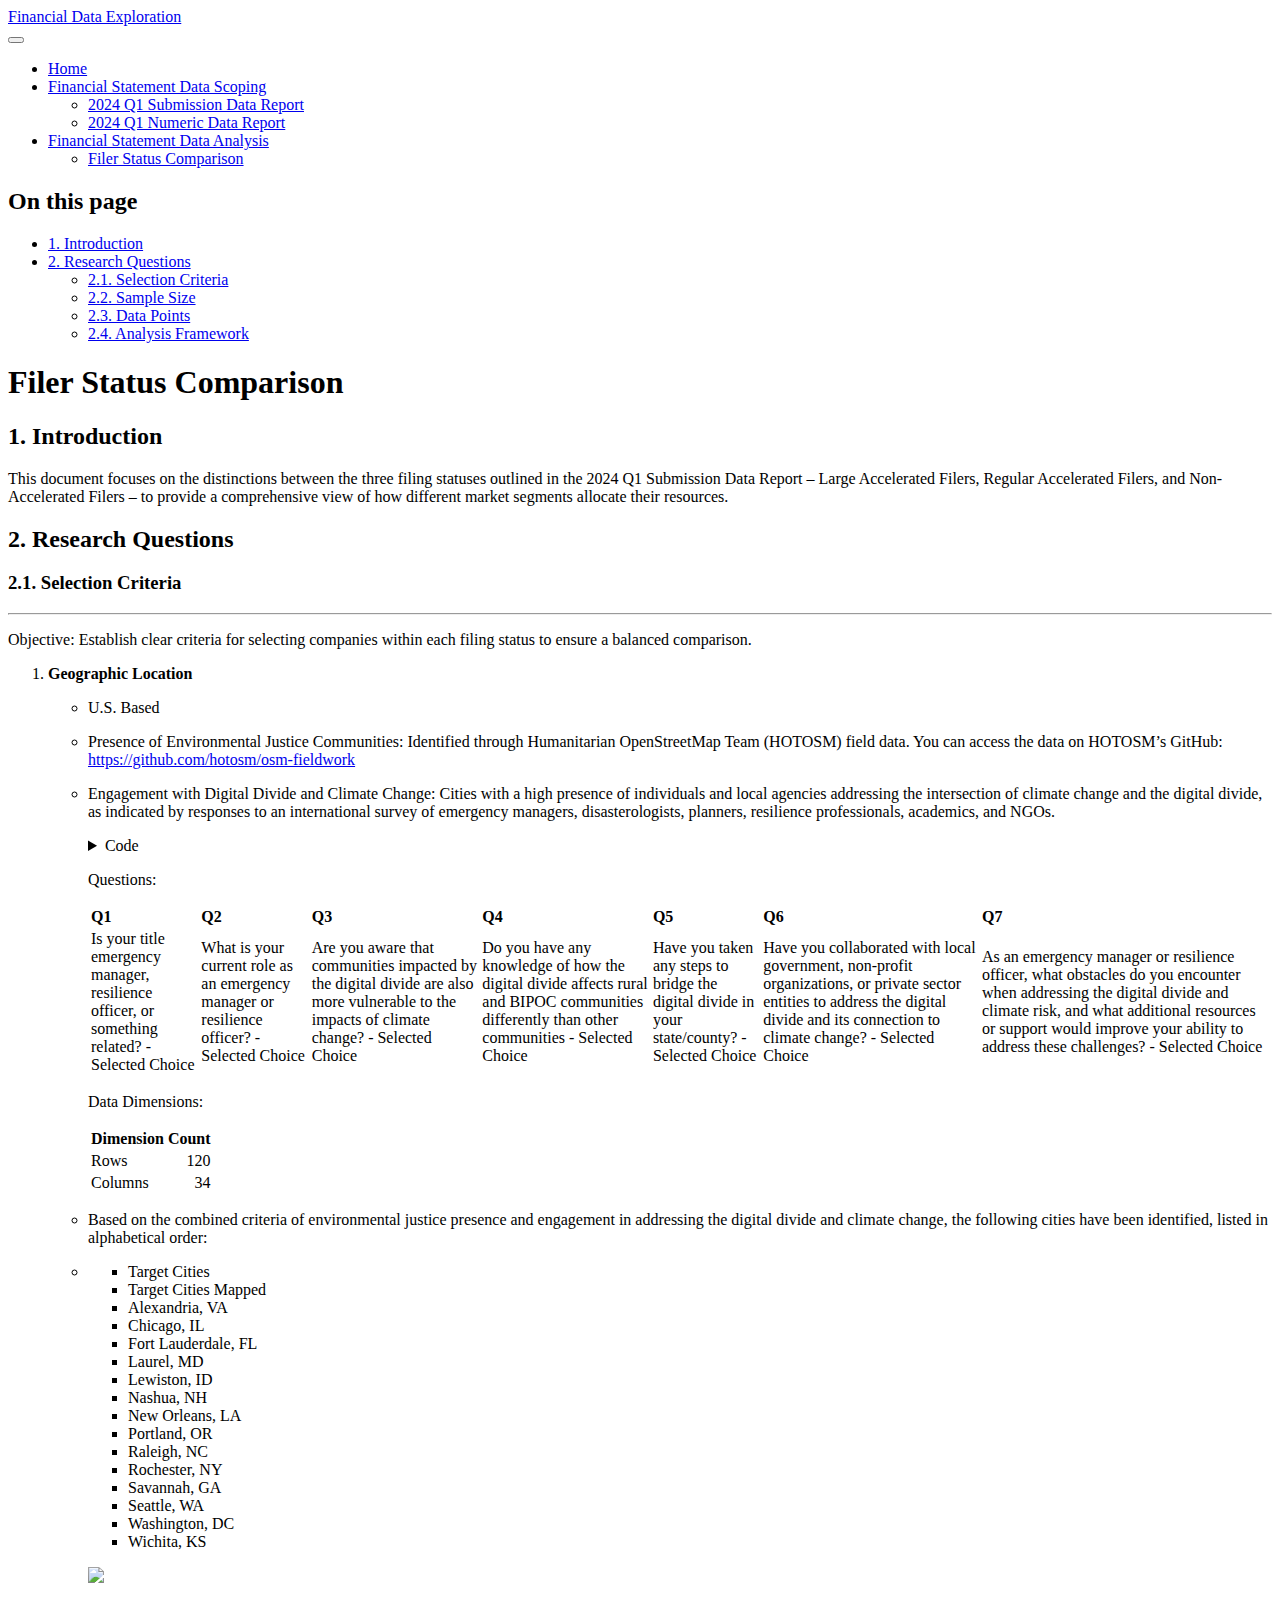
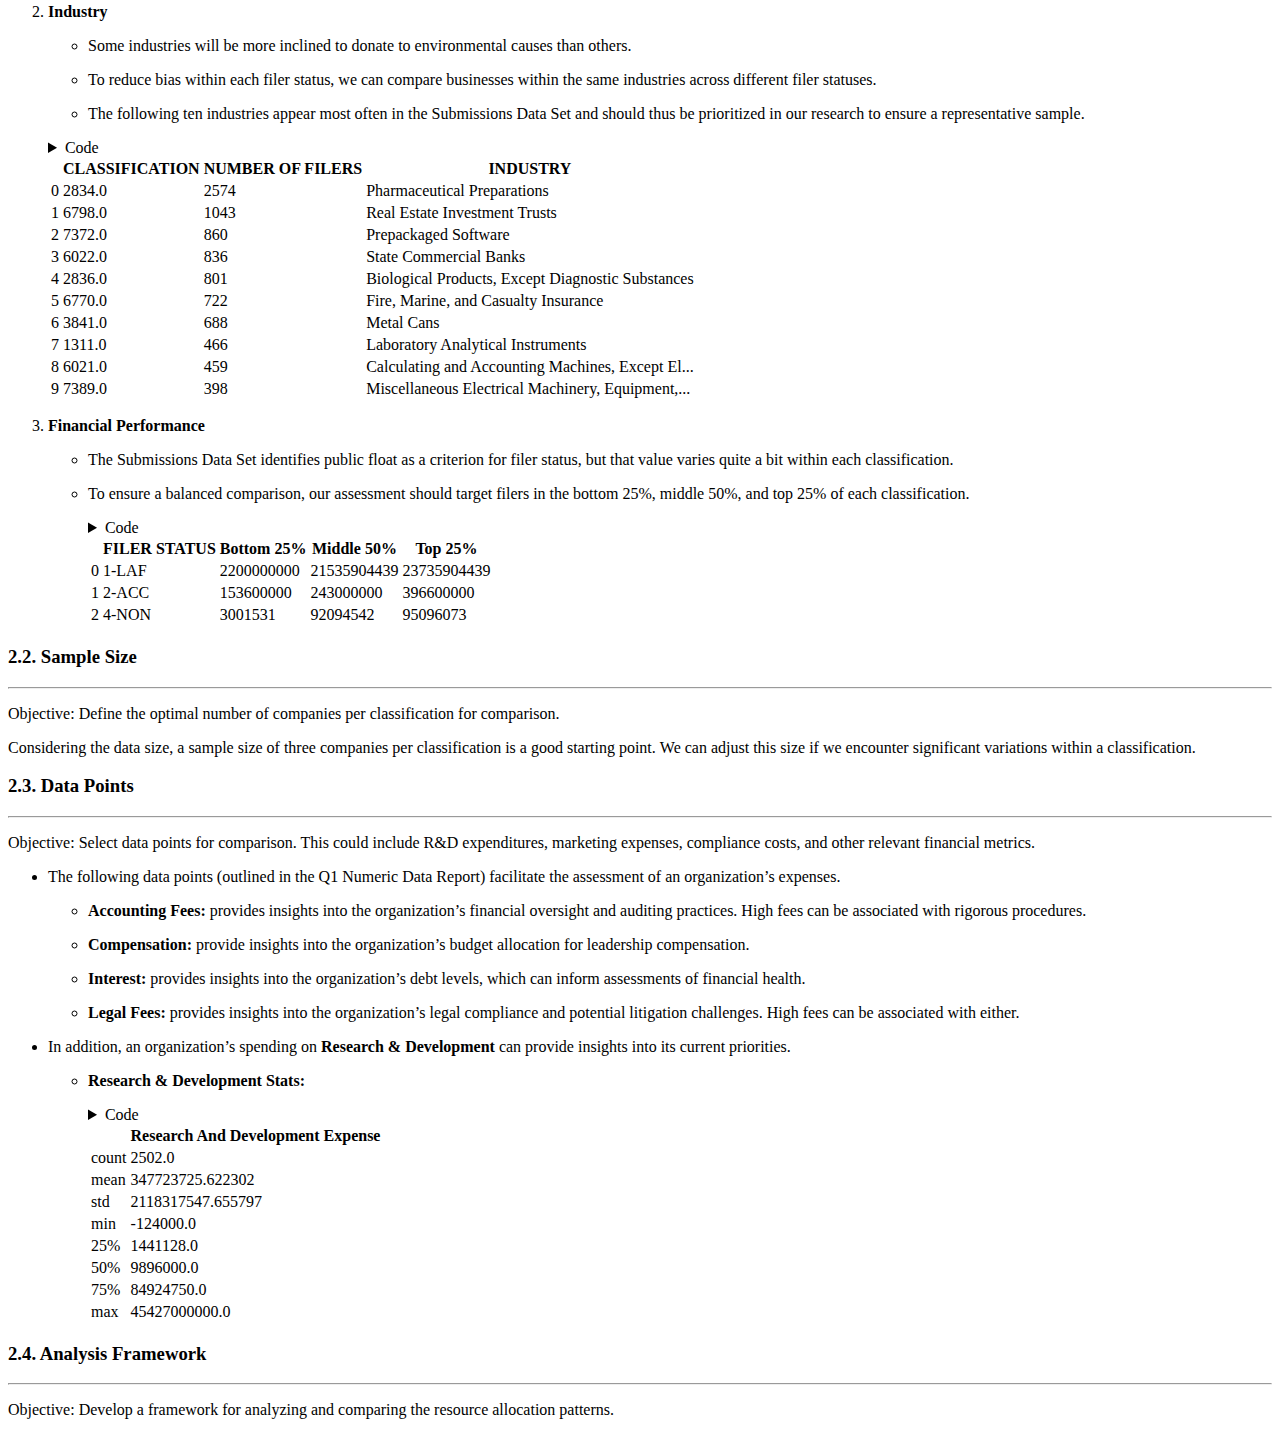
==== docs/website/filer-status-comparison.html @ 3f88eee7 "filer comparison selection criteria, sample size, and data points" ====
<!DOCTYPE html>
<html xmlns="http://www.w3.org/1999/xhtml" lang="en" xml:lang="en"><head>

<meta charset="utf-8">
<meta name="generator" content="quarto-1.3.450">

<meta name="viewport" content="width=device-width, initial-scale=1.0, user-scalable=yes">


<title>Financial Data Exploration - Filer Status Comparison</title>
<style>
code{white-space: pre-wrap;}
span.smallcaps{font-variant: small-caps;}
div.columns{display: flex; gap: min(4vw, 1.5em);}
div.column{flex: auto; overflow-x: auto;}
div.hanging-indent{margin-left: 1.5em; text-indent: -1.5em;}
ul.task-list{list-style: none;}
ul.task-list li input[type="checkbox"] {
  width: 0.8em;
  margin: 0 0.8em 0.2em -1em; /* quarto-specific, see https://github.com/quarto-dev/quarto-cli/issues/4556 */ 
  vertical-align: middle;
}
/* CSS for syntax highlighting */
pre > code.sourceCode { white-space: pre; position: relative; }
pre > code.sourceCode > span { display: inline-block; line-height: 1.25; }
pre > code.sourceCode > span:empty { height: 1.2em; }
.sourceCode { overflow: visible; }
code.sourceCode > span { color: inherit; text-decoration: inherit; }
div.sourceCode { margin: 1em 0; }
pre.sourceCode { margin: 0; }
@media screen {
div.sourceCode { overflow: auto; }
}
@media print {
pre > code.sourceCode { white-space: pre-wrap; }
pre > code.sourceCode > span { text-indent: -5em; padding-left: 5em; }
}
pre.numberSource code
  { counter-reset: source-line 0; }
pre.numberSource code > span
  { position: relative; left: -4em; counter-increment: source-line; }
pre.numberSource code > span > a:first-child::before
  { content: counter(source-line);
    position: relative; left: -1em; text-align: right; vertical-align: baseline;
    border: none; display: inline-block;
    -webkit-touch-callout: none; -webkit-user-select: none;
    -khtml-user-select: none; -moz-user-select: none;
    -ms-user-select: none; user-select: none;
    padding: 0 4px; width: 4em;
  }
pre.numberSource { margin-left: 3em;  padding-left: 4px; }
div.sourceCode
  {   }
@media screen {
pre > code.sourceCode > span > a:first-child::before { text-decoration: underline; }
}
</style>


<script src="../site_libs/quarto-nav/quarto-nav.js"></script>
<script src="../site_libs/quarto-nav/headroom.min.js"></script>
<script src="../site_libs/clipboard/clipboard.min.js"></script>
<script src="../site_libs/quarto-search/autocomplete.umd.js"></script>
<script src="../site_libs/quarto-search/fuse.min.js"></script>
<script src="../site_libs/quarto-search/quarto-search.js"></script>
<meta name="quarto:offset" content="../">
<script src="../site_libs/quarto-html/quarto.js"></script>
<script src="../site_libs/quarto-html/popper.min.js"></script>
<script src="../site_libs/quarto-html/tippy.umd.min.js"></script>
<script src="../site_libs/quarto-html/anchor.min.js"></script>
<link href="../site_libs/quarto-html/tippy.css" rel="stylesheet">
<link href="../site_libs/quarto-html/quarto-syntax-highlighting.css" rel="stylesheet" id="quarto-text-highlighting-styles">
<script src="../site_libs/bootstrap/bootstrap.min.js"></script>
<link href="../site_libs/bootstrap/bootstrap-icons.css" rel="stylesheet">
<link href="../site_libs/bootstrap/bootstrap.min.css" rel="stylesheet" id="quarto-bootstrap" data-mode="light">
<script id="quarto-search-options" type="application/json">{
  "location": "navbar",
  "copy-button": false,
  "collapse-after": 3,
  "panel-placement": "end",
  "type": "overlay",
  "limit": 20,
  "language": {
    "search-no-results-text": "No results",
    "search-matching-documents-text": "matching documents",
    "search-copy-link-title": "Copy link to search",
    "search-hide-matches-text": "Hide additional matches",
    "search-more-match-text": "more match in this document",
    "search-more-matches-text": "more matches in this document",
    "search-clear-button-title": "Clear",
    "search-detached-cancel-button-title": "Cancel",
    "search-submit-button-title": "Submit",
    "search-label": "Search"
  }
}</script>
<script src="https://cdnjs.cloudflare.com/ajax/libs/require.js/2.3.6/require.min.js" integrity="sha512-c3Nl8+7g4LMSTdrm621y7kf9v3SDPnhxLNhcjFJbKECVnmZHTdo+IRO05sNLTH/D3vA6u1X32ehoLC7WFVdheg==" crossorigin="anonymous"></script>
<script src="https://cdnjs.cloudflare.com/ajax/libs/jquery/3.5.1/jquery.min.js" integrity="sha512-bLT0Qm9VnAYZDflyKcBaQ2gg0hSYNQrJ8RilYldYQ1FxQYoCLtUjuuRuZo+fjqhx/qtq/1itJ0C2ejDxltZVFg==" crossorigin="anonymous"></script>
<script type="application/javascript">define('jquery', [],function() {return window.jQuery;})</script>


<link rel="stylesheet" href="styles.css">
</head>

<body class="nav-fixed">

<div id="quarto-search-results"></div>
  <header id="quarto-header" class="headroom fixed-top">
    <nav class="navbar navbar-expand-lg navbar-dark ">
      <div class="navbar-container container-fluid">
      <div class="navbar-brand-container">
    <a class="navbar-brand" href="../index.html">
    <span class="navbar-title">Financial Data Exploration</span>
    </a>
  </div>
            <div id="quarto-search" class="" title="Search"></div>
          <button class="navbar-toggler" type="button" data-bs-toggle="collapse" data-bs-target="#navbarCollapse" aria-controls="navbarCollapse" aria-expanded="false" aria-label="Toggle navigation" onclick="if (window.quartoToggleHeadroom) { window.quartoToggleHeadroom(); }">
  <span class="navbar-toggler-icon"></span>
</button>
          <div class="collapse navbar-collapse" id="navbarCollapse">
            <ul class="navbar-nav navbar-nav-scroll me-auto">
  <li class="nav-item">
    <a class="nav-link" href="../website/index.html" rel="" target="">
 <span class="menu-text">Home</span></a>
  </li>  
  <li class="nav-item dropdown ">
    <a class="nav-link dropdown-toggle" href="#" id="nav-menu-financial-statement-data-scoping" role="button" data-bs-toggle="dropdown" aria-expanded="false" rel="" target="">
 <span class="menu-text">Financial Statement Data Scoping</span>
    </a>
    <ul class="dropdown-menu" aria-labelledby="nav-menu-financial-statement-data-scoping">    
        <li>
    <a class="dropdown-item" href="../website/q1-submissions.html" rel="" target="">
 <span class="dropdown-text">2024 Q1 Submission Data Report</span></a>
  </li>  
        <li>
    <a class="dropdown-item" href="../website/q1-numbers.html" rel="" target="">
 <span class="dropdown-text">2024 Q1 Numeric Data Report</span></a>
  </li>  
    </ul>
  </li>
  <li class="nav-item dropdown ">
    <a class="nav-link dropdown-toggle" href="#" id="nav-menu-financial-statement-data-analysis" role="button" data-bs-toggle="dropdown" aria-expanded="false" rel="" target="">
 <span class="menu-text">Financial Statement Data Analysis</span>
    </a>
    <ul class="dropdown-menu" aria-labelledby="nav-menu-financial-statement-data-analysis">    
        <li>
    <a class="dropdown-item" href="../website/filer-status-comparison.html" rel="" target="">
 <span class="dropdown-text">Filer Status Comparison</span></a>
  </li>  
    </ul>
  </li>
</ul>
            <div class="quarto-navbar-tools ms-auto">
</div>
          </div> <!-- /navcollapse -->
      </div> <!-- /container-fluid -->
    </nav>
</header>
<!-- content -->
<div id="quarto-content" class="quarto-container page-columns page-rows-contents page-layout-article page-navbar">
<!-- sidebar -->
<!-- margin-sidebar -->
    <div id="quarto-margin-sidebar" class="sidebar margin-sidebar">
        <nav id="TOC" role="doc-toc" class="toc-active">
    <h2 id="toc-title">On this page</h2>
   
  <ul>
  <li><a href="#introduction" id="toc-introduction" class="nav-link active" data-scroll-target="#introduction">1. Introduction</a></li>
  <li><a href="#research-questions" id="toc-research-questions" class="nav-link" data-scroll-target="#research-questions">2. Research Questions</a>
  <ul class="collapse">
  <li><a href="#selection-criteria" id="toc-selection-criteria" class="nav-link" data-scroll-target="#selection-criteria">2.1. Selection Criteria</a></li>
  <li><a href="#sample-size" id="toc-sample-size" class="nav-link" data-scroll-target="#sample-size">2.2. Sample Size</a></li>
  <li><a href="#data-points" id="toc-data-points" class="nav-link" data-scroll-target="#data-points">2.3. Data Points</a></li>
  <li><a href="#analysis-framework" id="toc-analysis-framework" class="nav-link" data-scroll-target="#analysis-framework">2.4. Analysis Framework</a></li>
  </ul></li>
  </ul>
</nav>
    </div>
<!-- main -->
<main class="content" id="quarto-document-content">

<header id="title-block-header" class="quarto-title-block default">
<div class="quarto-title">
<h1 class="title">Filer Status Comparison</h1>
</div>



<div class="quarto-title-meta">

    
  
    
  </div>
  

</header>

<section id="introduction" class="level2">
<h2 class="anchored" data-anchor-id="introduction">1. Introduction</h2>
<p>This document focuses on the distinctions between the three filing statuses outlined in the 2024 Q1 Submission Data Report – Large Accelerated Filers, Regular Accelerated Filers, and Non-Accelerated Filers – to provide a comprehensive view of how different market segments allocate their resources.</p>
</section>
<section id="research-questions" class="level2">
<h2 class="anchored" data-anchor-id="research-questions">2. Research Questions</h2>
<section id="selection-criteria" class="level3">
<h3 class="anchored" data-anchor-id="selection-criteria">2.1. Selection Criteria</h3>
<hr>
<p>Objective: Establish clear criteria for selecting companies within each filing status to ensure a balanced comparison.</p>
<ol type="1">
<li><p><strong>Geographic Location</strong></p>
<ul>
<li><p>U.S. Based</p></li>
<li><p>Presence of Environmental Justice Communities: Identified through Humanitarian OpenStreetMap Team (HOTOSM) field data. You can access the data on HOTOSM’s GitHub: <a href="https://github.com/hotosm/osm-fieldwork" class="uri">https://github.com/hotosm/osm-fieldwork</a></p></li>
<li><p>Engagement with Digital Divide and Climate Change: Cities with a high presence of individuals and local agencies addressing the intersection of climate change and the digital divide, as indicated by responses to an international survey of emergency managers, disasterologists, planners, resilience professionals, academics, and NGOs.</p>
<div class="cell" data-execution_count="1">
<details>
<summary>Code</summary>
<div class="sourceCode cell-code" id="cb1"><pre class="sourceCode python code-with-copy"><code class="sourceCode python"><span id="cb1-1"><a href="#cb1-1" aria-hidden="true" tabindex="-1"></a><span class="co"># libraries for data manipulation.</span></span>
<span id="cb1-2"><a href="#cb1-2" aria-hidden="true" tabindex="-1"></a><span class="im">import</span> pandas <span class="im">as</span> pd</span>
<span id="cb1-3"><a href="#cb1-3" aria-hidden="true" tabindex="-1"></a><span class="im">import</span> numpy <span class="im">as</span> np</span>
<span id="cb1-4"><a href="#cb1-4" aria-hidden="true" tabindex="-1"></a></span>
<span id="cb1-5"><a href="#cb1-5" aria-hidden="true" tabindex="-1"></a><span class="co"># libraries for data visualisation</span></span>
<span id="cb1-6"><a href="#cb1-6" aria-hidden="true" tabindex="-1"></a><span class="im">import</span> matplotlib.pyplot <span class="im">as</span> plt</span>
<span id="cb1-7"><a href="#cb1-7" aria-hidden="true" tabindex="-1"></a><span class="im">import</span> seaborn <span class="im">as</span> sns</span>
<span id="cb1-8"><a href="#cb1-8" aria-hidden="true" tabindex="-1"></a><span class="im">import</span> plotly.express <span class="im">as</span> px</span>
<span id="cb1-9"><a href="#cb1-9" aria-hidden="true" tabindex="-1"></a><span class="im">import</span> plotly.io <span class="im">as</span> pio</span>
<span id="cb1-10"><a href="#cb1-10" aria-hidden="true" tabindex="-1"></a></span>
<span id="cb1-11"><a href="#cb1-11" aria-hidden="true" tabindex="-1"></a><span class="co"># libraries for quarto rendering</span></span>
<span id="cb1-12"><a href="#cb1-12" aria-hidden="true" tabindex="-1"></a><span class="im">from</span> IPython.display <span class="im">import</span> Markdown,display</span>
<span id="cb1-13"><a href="#cb1-13" aria-hidden="true" tabindex="-1"></a><span class="im">from</span> tabulate <span class="im">import</span> tabulate</span>
<span id="cb1-14"><a href="#cb1-14" aria-hidden="true" tabindex="-1"></a><span class="im">import</span> plotly.io <span class="im">as</span> pio</span>
<span id="cb1-15"><a href="#cb1-15" aria-hidden="true" tabindex="-1"></a></span>
<span id="cb1-16"><a href="#cb1-16" aria-hidden="true" tabindex="-1"></a><span class="co"># remove warnings</span></span>
<span id="cb1-17"><a href="#cb1-17" aria-hidden="true" tabindex="-1"></a><span class="im">import</span> warnings</span>
<span id="cb1-18"><a href="#cb1-18" aria-hidden="true" tabindex="-1"></a>warnings.filterwarnings(<span class="st">"ignore"</span>, category<span class="op">=</span><span class="pp">UserWarning</span>)</span>
<span id="cb1-19"><a href="#cb1-19" aria-hidden="true" tabindex="-1"></a></span>
<span id="cb1-20"><a href="#cb1-20" aria-hidden="true" tabindex="-1"></a><span class="co"># read in data from 'emergency-manager-survey.csv' in the 'data' folder</span></span>
<span id="cb1-21"><a href="#cb1-21" aria-hidden="true" tabindex="-1"></a>emergency_manager_survey <span class="op">=</span> pd.read_csv(<span class="st">'../data/emergency-manager-survey.csv'</span>)</span>
<span id="cb1-22"><a href="#cb1-22" aria-hidden="true" tabindex="-1"></a></span>
<span id="cb1-23"><a href="#cb1-23" aria-hidden="true" tabindex="-1"></a><span class="co"># print Q1-Q7</span></span>
<span id="cb1-24"><a href="#cb1-24" aria-hidden="true" tabindex="-1"></a>display(Markdown(<span class="st">"Questions:</span><span class="ch">\n\n</span><span class="st">"</span> <span class="op">+</span></span>
<span id="cb1-25"><a href="#cb1-25" aria-hidden="true" tabindex="-1"></a>                 emergency_manager_survey[[<span class="st">'Q1'</span>, <span class="st">'Q2'</span>, <span class="st">'Q3'</span>, <span class="st">'Q4'</span>, <span class="st">'Q5'</span>, <span class="st">'Q6'</span>, <span class="st">'Q7'</span>]].head(<span class="dv">1</span>).to_markdown(index<span class="op">=</span><span class="va">False</span>)))</span>
<span id="cb1-26"><a href="#cb1-26" aria-hidden="true" tabindex="-1"></a></span>
<span id="cb1-27"><a href="#cb1-27" aria-hidden="true" tabindex="-1"></a><span class="co"># print data dimensions</span></span>
<span id="cb1-28"><a href="#cb1-28" aria-hidden="true" tabindex="-1"></a>shape_caption <span class="op">=</span> <span class="st">"Data Dimensions:"</span></span>
<span id="cb1-29"><a href="#cb1-29" aria-hidden="true" tabindex="-1"></a>shape_df <span class="op">=</span> pd.DataFrame({</span>
<span id="cb1-30"><a href="#cb1-30" aria-hidden="true" tabindex="-1"></a>        <span class="st">'Dimension'</span>: [<span class="st">'Rows'</span>, <span class="st">'Columns'</span>],</span>
<span id="cb1-31"><a href="#cb1-31" aria-hidden="true" tabindex="-1"></a>        <span class="st">'Count'</span>: [emergency_manager_survey.shape[<span class="dv">0</span>], emergency_manager_survey.shape[<span class="dv">1</span>]]</span>
<span id="cb1-32"><a href="#cb1-32" aria-hidden="true" tabindex="-1"></a>    })</span>
<span id="cb1-33"><a href="#cb1-33" aria-hidden="true" tabindex="-1"></a>shape_df[<span class="st">'Count'</span>] <span class="op">=</span> shape_df[<span class="st">'Count'</span>].<span class="bu">apply</span>(<span class="kw">lambda</span> x: <span class="ss">f"</span><span class="sc">{</span>x<span class="sc">:,}</span><span class="ss">"</span>)</span>
<span id="cb1-34"><a href="#cb1-34" aria-hidden="true" tabindex="-1"></a>shape_markdown <span class="op">=</span> shape_caption <span class="op">+</span> <span class="st">"</span><span class="ch">\n\n</span><span class="st">"</span> <span class="op">+</span> shape_df.to_markdown(index<span class="op">=</span><span class="va">False</span>)</span>
<span id="cb1-35"><a href="#cb1-35" aria-hidden="true" tabindex="-1"></a>display(Markdown(shape_markdown))</span></code><button title="Copy to Clipboard" class="code-copy-button"><i class="bi"></i></button></pre></div>
</details>
<div class="cell-output cell-output-display">
<p>Questions:</p>
<table class="table table-sm table-striped small">
<colgroup>
<col style="width: 9%">
<col style="width: 9%">
<col style="width: 14%">
<col style="width: 14%">
<col style="width: 9%">
<col style="width: 18%">
<col style="width: 24%">
</colgroup>
<thead>
<tr class="header">
<th style="text-align: left;">Q1</th>
<th style="text-align: left;">Q2</th>
<th style="text-align: left;">Q3</th>
<th style="text-align: left;">Q4</th>
<th style="text-align: left;">Q5</th>
<th style="text-align: left;">Q6</th>
<th style="text-align: left;">Q7</th>
</tr>
</thead>
<tbody>
<tr class="odd">
<td style="text-align: left;">Is your title emergency manager, resilience officer, or something related? - Selected Choice</td>
<td style="text-align: left;">What is your current role as an emergency manager or resilience officer? - Selected Choice</td>
<td style="text-align: left;">Are you aware that communities impacted by the digital divide are also more vulnerable to the impacts of climate change? - Selected Choice</td>
<td style="text-align: left;">Do you have any knowledge of how the digital divide affects rural and BIPOC communities differently than other communities - Selected Choice</td>
<td style="text-align: left;">Have you taken any steps to bridge the digital divide in your state/county? - Selected Choice</td>
<td style="text-align: left;">Have you collaborated with local government, non-profit organizations, or private sector entities to address the digital divide and its connection to climate change? - Selected Choice</td>
<td style="text-align: left;">As an emergency manager or resilience officer, what obstacles do you encounter when addressing the digital divide and climate risk, and what additional resources or support would improve your ability to address these challenges? - Selected Choice</td>
</tr>
</tbody>
</table>
</div>
<div class="cell-output cell-output-display">
<p>Data Dimensions:</p>
<table class="table table-sm table-striped small">
<thead>
<tr class="header">
<th style="text-align: left;">Dimension</th>
<th style="text-align: right;">Count</th>
</tr>
</thead>
<tbody>
<tr class="odd">
<td style="text-align: left;">Rows</td>
<td style="text-align: right;">120</td>
</tr>
<tr class="even">
<td style="text-align: left;">Columns</td>
<td style="text-align: right;">34</td>
</tr>
</tbody>
</table>
</div>
</div></li>
<li><p>Based on the combined criteria of environmental justice presence and engagement in addressing the digital divide and climate change, the following cities have been identified, listed in alphabetical order:</p></li>
<li><div class="tabset-margin-container"></div><div class="panel-tabset">
<ul class="nav nav-tabs" role="tablist"><li class="nav-item" role="presentation"><a class="nav-link active" id="tabset-1-1-tab" data-bs-toggle="tab" data-bs-target="#tabset-1-1" role="tab" aria-controls="tabset-1-1" aria-selected="true">Target Cities</a></li><li class="nav-item" role="presentation"><a class="nav-link" id="tabset-1-2-tab" data-bs-toggle="tab" data-bs-target="#tabset-1-2" role="tab" aria-controls="tabset-1-2" aria-selected="false">Target Cities Mapped</a></li></ul>
<div class="tab-content">
<div id="tabset-1-1" class="tab-pane active" role="tabpanel" aria-labelledby="tabset-1-1-tab">
<ul>
<li>Alexandria, VA</li>
<li>Chicago, IL</li>
<li>Fort Lauderdale, FL</li>
<li>Laurel, MD</li>
<li>Lewiston, ID</li>
<li>Nashua, NH</li>
<li>New Orleans, LA</li>
<li>Portland, OR</li>
<li>Raleigh, NC</li>
<li>Rochester, NY</li>
<li>Savannah, GA</li>
<li>Seattle, WA</li>
<li>Washington, DC</li>
<li>Wichita, KS</li>
</ul>
</div>
<div id="tabset-1-2" class="tab-pane" role="tabpanel" aria-labelledby="tabset-1-2-tab">
<p><img src="../data/target-cities.png" class="img-fluid"></p>
</div>
</div>
</div></li>
</ul></li>
<li><p><strong>Industry</strong></p>
<ul>
<li><p>Some industries will be more inclined to donate to environmental causes than others.</p></li>
<li><p>To reduce bias within each filer status, we can compare businesses within the same industries across different filer statuses.</p></li>
<li><p>The following ten industries appear most often in the Submissions Data Set and should thus be prioritized in our research to ensure a representative sample.</p></li>
</ul>
<div class="cell" data-execution_count="2">
<details>
<summary>Code</summary>
<div class="sourceCode cell-code" id="cb2"><pre class="sourceCode python code-with-copy"><code class="sourceCode python"><span id="cb2-1"><a href="#cb2-1" aria-hidden="true" tabindex="-1"></a><span class="co"># read in data from 'sub_data.csv' in the 'data' folder</span></span>
<span id="cb2-2"><a href="#cb2-2" aria-hidden="true" tabindex="-1"></a>sub_data <span class="op">=</span> pd.read_csv(<span class="st">'../data/sub.csv'</span>)</span>
<span id="cb2-3"><a href="#cb2-3" aria-hidden="true" tabindex="-1"></a></span>
<span id="cb2-4"><a href="#cb2-4" aria-hidden="true" tabindex="-1"></a>industries <span class="op">=</span> [</span>
<span id="cb2-5"><a href="#cb2-5" aria-hidden="true" tabindex="-1"></a>    <span class="st">"Pharmaceutical Preparations"</span>,</span>
<span id="cb2-6"><a href="#cb2-6" aria-hidden="true" tabindex="-1"></a>    <span class="st">"Real Estate Investment Trusts"</span>,</span>
<span id="cb2-7"><a href="#cb2-7" aria-hidden="true" tabindex="-1"></a>    <span class="st">"Prepackaged Software"</span>,</span>
<span id="cb2-8"><a href="#cb2-8" aria-hidden="true" tabindex="-1"></a>    <span class="st">"State Commercial Banks"</span>,</span>
<span id="cb2-9"><a href="#cb2-9" aria-hidden="true" tabindex="-1"></a>    <span class="st">"Biological Products, Except Diagnostic Substances"</span>,</span>
<span id="cb2-10"><a href="#cb2-10" aria-hidden="true" tabindex="-1"></a>    <span class="st">"Fire, Marine, and Casualty Insurance"</span>,</span>
<span id="cb2-11"><a href="#cb2-11" aria-hidden="true" tabindex="-1"></a>    <span class="st">"Metal Cans"</span>,</span>
<span id="cb2-12"><a href="#cb2-12" aria-hidden="true" tabindex="-1"></a>    <span class="st">"Laboratory Analytical Instruments"</span>,</span>
<span id="cb2-13"><a href="#cb2-13" aria-hidden="true" tabindex="-1"></a>    <span class="st">"Calculating and Accounting Machines, Except Electronic Computers"</span>,</span>
<span id="cb2-14"><a href="#cb2-14" aria-hidden="true" tabindex="-1"></a>    <span class="st">"Miscellaneous Electrical Machinery, Equipment, and Supplies"</span></span>
<span id="cb2-15"><a href="#cb2-15" aria-hidden="true" tabindex="-1"></a>]</span>
<span id="cb2-16"><a href="#cb2-16" aria-hidden="true" tabindex="-1"></a></span>
<span id="cb2-17"><a href="#cb2-17" aria-hidden="true" tabindex="-1"></a><span class="co"># count the number of filers for each unique classification code</span></span>
<span id="cb2-18"><a href="#cb2-18" aria-hidden="true" tabindex="-1"></a>classifications <span class="op">=</span> sub_data[<span class="st">'CLASSIFICATION'</span>].value_counts().reset_index()</span>
<span id="cb2-19"><a href="#cb2-19" aria-hidden="true" tabindex="-1"></a>classifications.columns <span class="op">=</span> [<span class="st">'CLASSIFICATION'</span>, <span class="st">'NUMBER OF FILERS'</span>]</span>
<span id="cb2-20"><a href="#cb2-20" aria-hidden="true" tabindex="-1"></a>classifications[<span class="st">'INDUSTRY'</span>] <span class="op">=</span> pd.Series(industries)</span>
<span id="cb2-21"><a href="#cb2-21" aria-hidden="true" tabindex="-1"></a></span>
<span id="cb2-22"><a href="#cb2-22" aria-hidden="true" tabindex="-1"></a></span>
<span id="cb2-23"><a href="#cb2-23" aria-hidden="true" tabindex="-1"></a><span class="co"># show the resulting dataframe</span></span>
<span id="cb2-24"><a href="#cb2-24" aria-hidden="true" tabindex="-1"></a>display(classifications.head(<span class="dv">10</span>))</span></code><button title="Copy to Clipboard" class="code-copy-button"><i class="bi"></i></button></pre></div>
</details>
<div class="cell-output cell-output-display">
<div>


<table class="dataframe table table-sm table-striped small" data-quarto-postprocess="true" data-border="1">
<thead>
<tr class="header">
<th data-quarto-table-cell-role="th"></th>
<th data-quarto-table-cell-role="th">CLASSIFICATION</th>
<th data-quarto-table-cell-role="th">NUMBER OF FILERS</th>
<th data-quarto-table-cell-role="th">INDUSTRY</th>
</tr>
</thead>
<tbody>
<tr class="odd">
<td data-quarto-table-cell-role="th">0</td>
<td>2834.0</td>
<td>2574</td>
<td>Pharmaceutical Preparations</td>
</tr>
<tr class="even">
<td data-quarto-table-cell-role="th">1</td>
<td>6798.0</td>
<td>1043</td>
<td>Real Estate Investment Trusts</td>
</tr>
<tr class="odd">
<td data-quarto-table-cell-role="th">2</td>
<td>7372.0</td>
<td>860</td>
<td>Prepackaged Software</td>
</tr>
<tr class="even">
<td data-quarto-table-cell-role="th">3</td>
<td>6022.0</td>
<td>836</td>
<td>State Commercial Banks</td>
</tr>
<tr class="odd">
<td data-quarto-table-cell-role="th">4</td>
<td>2836.0</td>
<td>801</td>
<td>Biological Products, Except Diagnostic Substances</td>
</tr>
<tr class="even">
<td data-quarto-table-cell-role="th">5</td>
<td>6770.0</td>
<td>722</td>
<td>Fire, Marine, and Casualty Insurance</td>
</tr>
<tr class="odd">
<td data-quarto-table-cell-role="th">6</td>
<td>3841.0</td>
<td>688</td>
<td>Metal Cans</td>
</tr>
<tr class="even">
<td data-quarto-table-cell-role="th">7</td>
<td>1311.0</td>
<td>466</td>
<td>Laboratory Analytical Instruments</td>
</tr>
<tr class="odd">
<td data-quarto-table-cell-role="th">8</td>
<td>6021.0</td>
<td>459</td>
<td>Calculating and Accounting Machines, Except El...</td>
</tr>
<tr class="even">
<td data-quarto-table-cell-role="th">9</td>
<td>7389.0</td>
<td>398</td>
<td>Miscellaneous Electrical Machinery, Equipment,...</td>
</tr>
</tbody>
</table>

</div>
</div>
</div></li>
<li><p><strong>Financial Performance</strong></p>
<ul>
<li><p>The Submissions Data Set identifies public float as a criterion for filer status, but that value varies quite a bit within each classification.</p></li>
<li><p>To ensure a balanced comparison, our assessment should target filers in the bottom 25%, middle 50%, and top 25% of each classification.</p>
<div class="cell" data-execution_count="3">
<details>
<summary>Code</summary>
<div class="sourceCode cell-code" id="cb3"><pre class="sourceCode python code-with-copy"><code class="sourceCode python"><span id="cb3-1"><a href="#cb3-1" aria-hidden="true" tabindex="-1"></a><span class="im">import</span> pandas <span class="im">as</span> pd</span>
<span id="cb3-2"><a href="#cb3-2" aria-hidden="true" tabindex="-1"></a></span>
<span id="cb3-3"><a href="#cb3-3" aria-hidden="true" tabindex="-1"></a>sub_data <span class="op">=</span> pd.read_csv(<span class="st">'../data/sub.csv'</span>)</span>
<span id="cb3-4"><a href="#cb3-4" aria-hidden="true" tabindex="-1"></a>num_data <span class="op">=</span> pd.read_csv(<span class="st">'../data/num.csv'</span>)</span>
<span id="cb3-5"><a href="#cb3-5" aria-hidden="true" tabindex="-1"></a></span>
<span id="cb3-6"><a href="#cb3-6" aria-hidden="true" tabindex="-1"></a>merged_df <span class="op">=</span> pd.merge(sub_data, num_data, on<span class="op">=</span><span class="st">'ACCESSION NUMBER'</span>)</span>
<span id="cb3-7"><a href="#cb3-7" aria-hidden="true" tabindex="-1"></a></span>
<span id="cb3-8"><a href="#cb3-8" aria-hidden="true" tabindex="-1"></a>grouped <span class="op">=</span> merged_df.groupby(<span class="st">'FILER STATUS'</span>)</span>
<span id="cb3-9"><a href="#cb3-9" aria-hidden="true" tabindex="-1"></a></span>
<span id="cb3-10"><a href="#cb3-10" aria-hidden="true" tabindex="-1"></a>ranges <span class="op">=</span> []</span>
<span id="cb3-11"><a href="#cb3-11" aria-hidden="true" tabindex="-1"></a></span>
<span id="cb3-12"><a href="#cb3-12" aria-hidden="true" tabindex="-1"></a><span class="cf">for</span> name, group <span class="kw">in</span> grouped:</span>
<span id="cb3-13"><a href="#cb3-13" aria-hidden="true" tabindex="-1"></a>    public_floats <span class="op">=</span> group[group[<span class="st">'FINANCIAL ELEMENT'</span>] <span class="op">==</span> <span class="st">'EntityPublicFloat'</span>][<span class="st">'VALUE'</span>]</span>
<span id="cb3-14"><a href="#cb3-14" aria-hidden="true" tabindex="-1"></a></span>
<span id="cb3-15"><a href="#cb3-15" aria-hidden="true" tabindex="-1"></a>    bottom_25 <span class="op">=</span> public_floats.quantile(<span class="fl">0.25</span>)</span>
<span id="cb3-16"><a href="#cb3-16" aria-hidden="true" tabindex="-1"></a>    middle_50 <span class="op">=</span> public_floats.quantile(<span class="fl">0.75</span>) <span class="op">-</span> public_floats.quantile(<span class="fl">0.25</span>)</span>
<span id="cb3-17"><a href="#cb3-17" aria-hidden="true" tabindex="-1"></a>    top_25 <span class="op">=</span> public_floats.quantile(<span class="fl">0.75</span>)</span>
<span id="cb3-18"><a href="#cb3-18" aria-hidden="true" tabindex="-1"></a></span>
<span id="cb3-19"><a href="#cb3-19" aria-hidden="true" tabindex="-1"></a>    ranges.append({</span>
<span id="cb3-20"><a href="#cb3-20" aria-hidden="true" tabindex="-1"></a>        <span class="st">'FILER STATUS'</span>: name,</span>
<span id="cb3-21"><a href="#cb3-21" aria-hidden="true" tabindex="-1"></a>        <span class="st">'Bottom 25%'</span>: <span class="bu">round</span>(bottom_25),</span>
<span id="cb3-22"><a href="#cb3-22" aria-hidden="true" tabindex="-1"></a>        <span class="st">'Middle 50%'</span>: <span class="bu">round</span>(middle_50),</span>
<span id="cb3-23"><a href="#cb3-23" aria-hidden="true" tabindex="-1"></a>        <span class="st">'Top 25%'</span>: <span class="bu">round</span>(top_25)</span>
<span id="cb3-24"><a href="#cb3-24" aria-hidden="true" tabindex="-1"></a>    })</span>
<span id="cb3-25"><a href="#cb3-25" aria-hidden="true" tabindex="-1"></a></span>
<span id="cb3-26"><a href="#cb3-26" aria-hidden="true" tabindex="-1"></a>ranges_df <span class="op">=</span> pd.DataFrame(ranges)</span>
<span id="cb3-27"><a href="#cb3-27" aria-hidden="true" tabindex="-1"></a></span>
<span id="cb3-28"><a href="#cb3-28" aria-hidden="true" tabindex="-1"></a>ranges_df</span></code><button title="Copy to Clipboard" class="code-copy-button"><i class="bi"></i></button></pre></div>
</details>
<div class="cell-output cell-output-display" data-execution_count="21">
<div>


<table class="dataframe table table-sm table-striped small" data-quarto-postprocess="true" data-border="1">
<thead>
<tr class="header">
<th data-quarto-table-cell-role="th"></th>
<th data-quarto-table-cell-role="th">FILER STATUS</th>
<th data-quarto-table-cell-role="th">Bottom 25%</th>
<th data-quarto-table-cell-role="th">Middle 50%</th>
<th data-quarto-table-cell-role="th">Top 25%</th>
</tr>
</thead>
<tbody>
<tr class="odd">
<td data-quarto-table-cell-role="th">0</td>
<td>1-LAF</td>
<td>2200000000</td>
<td>21535904439</td>
<td>23735904439</td>
</tr>
<tr class="even">
<td data-quarto-table-cell-role="th">1</td>
<td>2-ACC</td>
<td>153600000</td>
<td>243000000</td>
<td>396600000</td>
</tr>
<tr class="odd">
<td data-quarto-table-cell-role="th">2</td>
<td>4-NON</td>
<td>3001531</td>
<td>92094542</td>
<td>95096073</td>
</tr>
</tbody>
</table>

</div>
</div>
</div></li>
</ul></li>
</ol>
</section>
<section id="sample-size" class="level3">
<h3 class="anchored" data-anchor-id="sample-size">2.2. Sample Size</h3>
<hr>
<p>Objective: Define the optimal number of companies per classification for comparison.</p>
<p>Considering the data size,&nbsp;a sample size of three companies per classification is a good starting point.&nbsp;We can adjust this size if we encounter significant variations within a classification.</p>
</section>
<section id="data-points" class="level3">
<h3 class="anchored" data-anchor-id="data-points">2.3. Data Points</h3>
<hr>
<p>Objective: Select data points for comparison. This could include R&amp;D expenditures, marketing expenses, compliance costs, and other relevant financial metrics.</p>
<ul>
<li><p>The following data points (outlined in the Q1 Numeric Data Report) facilitate the assessment of an organization’s expenses.</p>
<ul>
<li><p><strong>Accounting Fees:</strong>&nbsp;provides insights into the organization’s financial oversight and auditing practices. High fees can be associated with rigorous procedures.</p></li>
<li><p><strong>Compensation:</strong>&nbsp;provide insights into the organization’s budget allocation for leadership compensation.</p></li>
<li><p><strong>Interest:</strong>&nbsp;provides insights into the organization’s debt levels, which can inform assessments of financial health.</p></li>
<li><p><strong>Legal Fees:</strong>&nbsp;provides insights into the organization’s legal compliance and potential litigation challenges. High fees can be associated with either.</p></li>
</ul></li>
<li><p>In addition, an organization’s spending on <strong>Research &amp; Development</strong> can provide insights into its current priorities.</p>
<ul>
<li><p><strong>Research &amp; Development Stats:</strong></p>
<div class="cell" data-execution_count="4">
<details>
<summary>Code</summary>
<div class="sourceCode cell-code" id="cb4"><pre class="sourceCode python code-with-copy"><code class="sourceCode python"><span id="cb4-1"><a href="#cb4-1" aria-hidden="true" tabindex="-1"></a><span class="im">import</span> re</span>
<span id="cb4-2"><a href="#cb4-2" aria-hidden="true" tabindex="-1"></a></span>
<span id="cb4-3"><a href="#cb4-3" aria-hidden="true" tabindex="-1"></a>expense_ids <span class="op">=</span> [<span class="st">'ResearchAndDevelopmentExpense'</span>]</span>
<span id="cb4-4"><a href="#cb4-4" aria-hidden="true" tabindex="-1"></a>expense_stats <span class="op">=</span> pd.DataFrame()</span>
<span id="cb4-5"><a href="#cb4-5" aria-hidden="true" tabindex="-1"></a></span>
<span id="cb4-6"><a href="#cb4-6" aria-hidden="true" tabindex="-1"></a><span class="co"># add statistics for each identifier to combined DataFrame</span></span>
<span id="cb4-7"><a href="#cb4-7" aria-hidden="true" tabindex="-1"></a><span class="cf">for</span> <span class="bu">id</span> <span class="kw">in</span> expense_ids:</span>
<span id="cb4-8"><a href="#cb4-8" aria-hidden="true" tabindex="-1"></a>    filtered_expense_ids <span class="op">=</span> num_data[num_data[<span class="st">'FINANCIAL ELEMENT'</span>] <span class="op">==</span> <span class="bu">id</span>]</span>
<span id="cb4-9"><a href="#cb4-9" aria-hidden="true" tabindex="-1"></a>    stats <span class="op">=</span> filtered_expense_ids[<span class="st">'VALUE'</span>].<span class="bu">round</span>().astype(<span class="st">'Int64'</span>).describe().rename(re.sub(<span class="vs">r'(?&lt;=[a-z])(?=[A-Z])'</span>, <span class="st">' '</span>, <span class="bu">id</span>))</span>
<span id="cb4-10"><a href="#cb4-10" aria-hidden="true" tabindex="-1"></a>    expense_stats <span class="op">=</span> pd.concat([expense_stats, stats], axis<span class="op">=</span><span class="dv">1</span>)</span>
<span id="cb4-11"><a href="#cb4-11" aria-hidden="true" tabindex="-1"></a></span>
<span id="cb4-12"><a href="#cb4-12" aria-hidden="true" tabindex="-1"></a><span class="co"># show statistics</span></span>
<span id="cb4-13"><a href="#cb4-13" aria-hidden="true" tabindex="-1"></a>display(expense_stats)</span></code><button title="Copy to Clipboard" class="code-copy-button"><i class="bi"></i></button></pre></div>
</details>
<div class="cell-output cell-output-display">
<div>


<table class="dataframe table table-sm table-striped small" data-quarto-postprocess="true" data-border="1">
<thead>
<tr class="header">
<th data-quarto-table-cell-role="th"></th>
<th data-quarto-table-cell-role="th">Research And Development Expense</th>
</tr>
</thead>
<tbody>
<tr class="odd">
<td data-quarto-table-cell-role="th">count</td>
<td>2502.0</td>
</tr>
<tr class="even">
<td data-quarto-table-cell-role="th">mean</td>
<td>347723725.622302</td>
</tr>
<tr class="odd">
<td data-quarto-table-cell-role="th">std</td>
<td>2118317547.655797</td>
</tr>
<tr class="even">
<td data-quarto-table-cell-role="th">min</td>
<td>-124000.0</td>
</tr>
<tr class="odd">
<td data-quarto-table-cell-role="th">25%</td>
<td>1441128.0</td>
</tr>
<tr class="even">
<td data-quarto-table-cell-role="th">50%</td>
<td>9896000.0</td>
</tr>
<tr class="odd">
<td data-quarto-table-cell-role="th">75%</td>
<td>84924750.0</td>
</tr>
<tr class="even">
<td data-quarto-table-cell-role="th">max</td>
<td>45427000000.0</td>
</tr>
</tbody>
</table>

</div>
</div>
</div></li>
</ul></li>
</ul>
</section>
<section id="analysis-framework" class="level3">
<h3 class="anchored" data-anchor-id="analysis-framework">2.4. Analysis Framework</h3>
<hr>
<p>Objective: Develop a framework for analyzing and comparing the resource allocation patterns.</p>


</section>
</section>

</main> <!-- /main -->
<script id="quarto-html-after-body" type="application/javascript">
window.document.addEventListener("DOMContentLoaded", function (event) {
  const toggleBodyColorMode = (bsSheetEl) => {
    const mode = bsSheetEl.getAttribute("data-mode");
    const bodyEl = window.document.querySelector("body");
    if (mode === "dark") {
      bodyEl.classList.add("quarto-dark");
      bodyEl.classList.remove("quarto-light");
    } else {
      bodyEl.classList.add("quarto-light");
      bodyEl.classList.remove("quarto-dark");
    }
  }
  const toggleBodyColorPrimary = () => {
    const bsSheetEl = window.document.querySelector("link#quarto-bootstrap");
    if (bsSheetEl) {
      toggleBodyColorMode(bsSheetEl);
    }
  }
  toggleBodyColorPrimary();  
  const icon = "";
  const anchorJS = new window.AnchorJS();
  anchorJS.options = {
    placement: 'right',
    icon: icon
  };
  anchorJS.add('.anchored');
  const isCodeAnnotation = (el) => {
    for (const clz of el.classList) {
      if (clz.startsWith('code-annotation-')) {                     
        return true;
      }
    }
    return false;
  }
  const clipboard = new window.ClipboardJS('.code-copy-button', {
    text: function(trigger) {
      const codeEl = trigger.previousElementSibling.cloneNode(true);
      for (const childEl of codeEl.children) {
        if (isCodeAnnotation(childEl)) {
          childEl.remove();
        }
      }
      return codeEl.innerText;
    }
  });
  clipboard.on('success', function(e) {
    // button target
    const button = e.trigger;
    // don't keep focus
    button.blur();
    // flash "checked"
    button.classList.add('code-copy-button-checked');
    var currentTitle = button.getAttribute("title");
    button.setAttribute("title", "Copied!");
    let tooltip;
    if (window.bootstrap) {
      button.setAttribute("data-bs-toggle", "tooltip");
      button.setAttribute("data-bs-placement", "left");
      button.setAttribute("data-bs-title", "Copied!");
      tooltip = new bootstrap.Tooltip(button, 
        { trigger: "manual", 
          customClass: "code-copy-button-tooltip",
          offset: [0, -8]});
      tooltip.show();    
    }
    setTimeout(function() {
      if (tooltip) {
        tooltip.hide();
        button.removeAttribute("data-bs-title");
        button.removeAttribute("data-bs-toggle");
        button.removeAttribute("data-bs-placement");
      }
      button.setAttribute("title", currentTitle);
      button.classList.remove('code-copy-button-checked');
    }, 1000);
    // clear code selection
    e.clearSelection();
  });
  function tippyHover(el, contentFn) {
    const config = {
      allowHTML: true,
      content: contentFn,
      maxWidth: 500,
      delay: 100,
      arrow: false,
      appendTo: function(el) {
          return el.parentElement;
      },
      interactive: true,
      interactiveBorder: 10,
      theme: 'quarto',
      placement: 'bottom-start'
    };
    window.tippy(el, config); 
  }
  const noterefs = window.document.querySelectorAll('a[role="doc-noteref"]');
  for (var i=0; i<noterefs.length; i++) {
    const ref = noterefs[i];
    tippyHover(ref, function() {
      // use id or data attribute instead here
      let href = ref.getAttribute('data-footnote-href') || ref.getAttribute('href');
      try { href = new URL(href).hash; } catch {}
      const id = href.replace(/^#\/?/, "");
      const note = window.document.getElementById(id);
      return note.innerHTML;
    });
  }
      let selectedAnnoteEl;
      const selectorForAnnotation = ( cell, annotation) => {
        let cellAttr = 'data-code-cell="' + cell + '"';
        let lineAttr = 'data-code-annotation="' +  annotation + '"';
        const selector = 'span[' + cellAttr + '][' + lineAttr + ']';
        return selector;
      }
      const selectCodeLines = (annoteEl) => {
        const doc = window.document;
        const targetCell = annoteEl.getAttribute("data-target-cell");
        const targetAnnotation = annoteEl.getAttribute("data-target-annotation");
        const annoteSpan = window.document.querySelector(selectorForAnnotation(targetCell, targetAnnotation));
        const lines = annoteSpan.getAttribute("data-code-lines").split(",");
        const lineIds = lines.map((line) => {
          return targetCell + "-" + line;
        })
        let top = null;
        let height = null;
        let parent = null;
        if (lineIds.length > 0) {
            //compute the position of the single el (top and bottom and make a div)
            const el = window.document.getElementById(lineIds[0]);
            top = el.offsetTop;
            height = el.offsetHeight;
            parent = el.parentElement.parentElement;
          if (lineIds.length > 1) {
            const lastEl = window.document.getElementById(lineIds[lineIds.length - 1]);
            const bottom = lastEl.offsetTop + lastEl.offsetHeight;
            height = bottom - top;
          }
          if (top !== null && height !== null && parent !== null) {
            // cook up a div (if necessary) and position it 
            let div = window.document.getElementById("code-annotation-line-highlight");
            if (div === null) {
              div = window.document.createElement("div");
              div.setAttribute("id", "code-annotation-line-highlight");
              div.style.position = 'absolute';
              parent.appendChild(div);
            }
            div.style.top = top - 2 + "px";
            div.style.height = height + 4 + "px";
            let gutterDiv = window.document.getElementById("code-annotation-line-highlight-gutter");
            if (gutterDiv === null) {
              gutterDiv = window.document.createElement("div");
              gutterDiv.setAttribute("id", "code-annotation-line-highlight-gutter");
              gutterDiv.style.position = 'absolute';
              const codeCell = window.document.getElementById(targetCell);
              const gutter = codeCell.querySelector('.code-annotation-gutter');
              gutter.appendChild(gutterDiv);
            }
            gutterDiv.style.top = top - 2 + "px";
            gutterDiv.style.height = height + 4 + "px";
          }
          selectedAnnoteEl = annoteEl;
        }
      };
      const unselectCodeLines = () => {
        const elementsIds = ["code-annotation-line-highlight", "code-annotation-line-highlight-gutter"];
        elementsIds.forEach((elId) => {
          const div = window.document.getElementById(elId);
          if (div) {
            div.remove();
          }
        });
        selectedAnnoteEl = undefined;
      };
      // Attach click handler to the DT
      const annoteDls = window.document.querySelectorAll('dt[data-target-cell]');
      for (const annoteDlNode of annoteDls) {
        annoteDlNode.addEventListener('click', (event) => {
          const clickedEl = event.target;
          if (clickedEl !== selectedAnnoteEl) {
            unselectCodeLines();
            const activeEl = window.document.querySelector('dt[data-target-cell].code-annotation-active');
            if (activeEl) {
              activeEl.classList.remove('code-annotation-active');
            }
            selectCodeLines(clickedEl);
            clickedEl.classList.add('code-annotation-active');
          } else {
            // Unselect the line
            unselectCodeLines();
            clickedEl.classList.remove('code-annotation-active');
          }
        });
      }
  const findCites = (el) => {
    const parentEl = el.parentElement;
    if (parentEl) {
      const cites = parentEl.dataset.cites;
      if (cites) {
        return {
          el,
          cites: cites.split(' ')
        };
      } else {
        return findCites(el.parentElement)
      }
    } else {
      return undefined;
    }
  };
  var bibliorefs = window.document.querySelectorAll('a[role="doc-biblioref"]');
  for (var i=0; i<bibliorefs.length; i++) {
    const ref = bibliorefs[i];
    const citeInfo = findCites(ref);
    if (citeInfo) {
      tippyHover(citeInfo.el, function() {
        var popup = window.document.createElement('div');
        citeInfo.cites.forEach(function(cite) {
          var citeDiv = window.document.createElement('div');
          citeDiv.classList.add('hanging-indent');
          citeDiv.classList.add('csl-entry');
          var biblioDiv = window.document.getElementById('ref-' + cite);
          if (biblioDiv) {
            citeDiv.innerHTML = biblioDiv.innerHTML;
          }
          popup.appendChild(citeDiv);
        });
        return popup.innerHTML;
      });
    }
  }
});
</script>
</div> <!-- /content -->



</body></html>
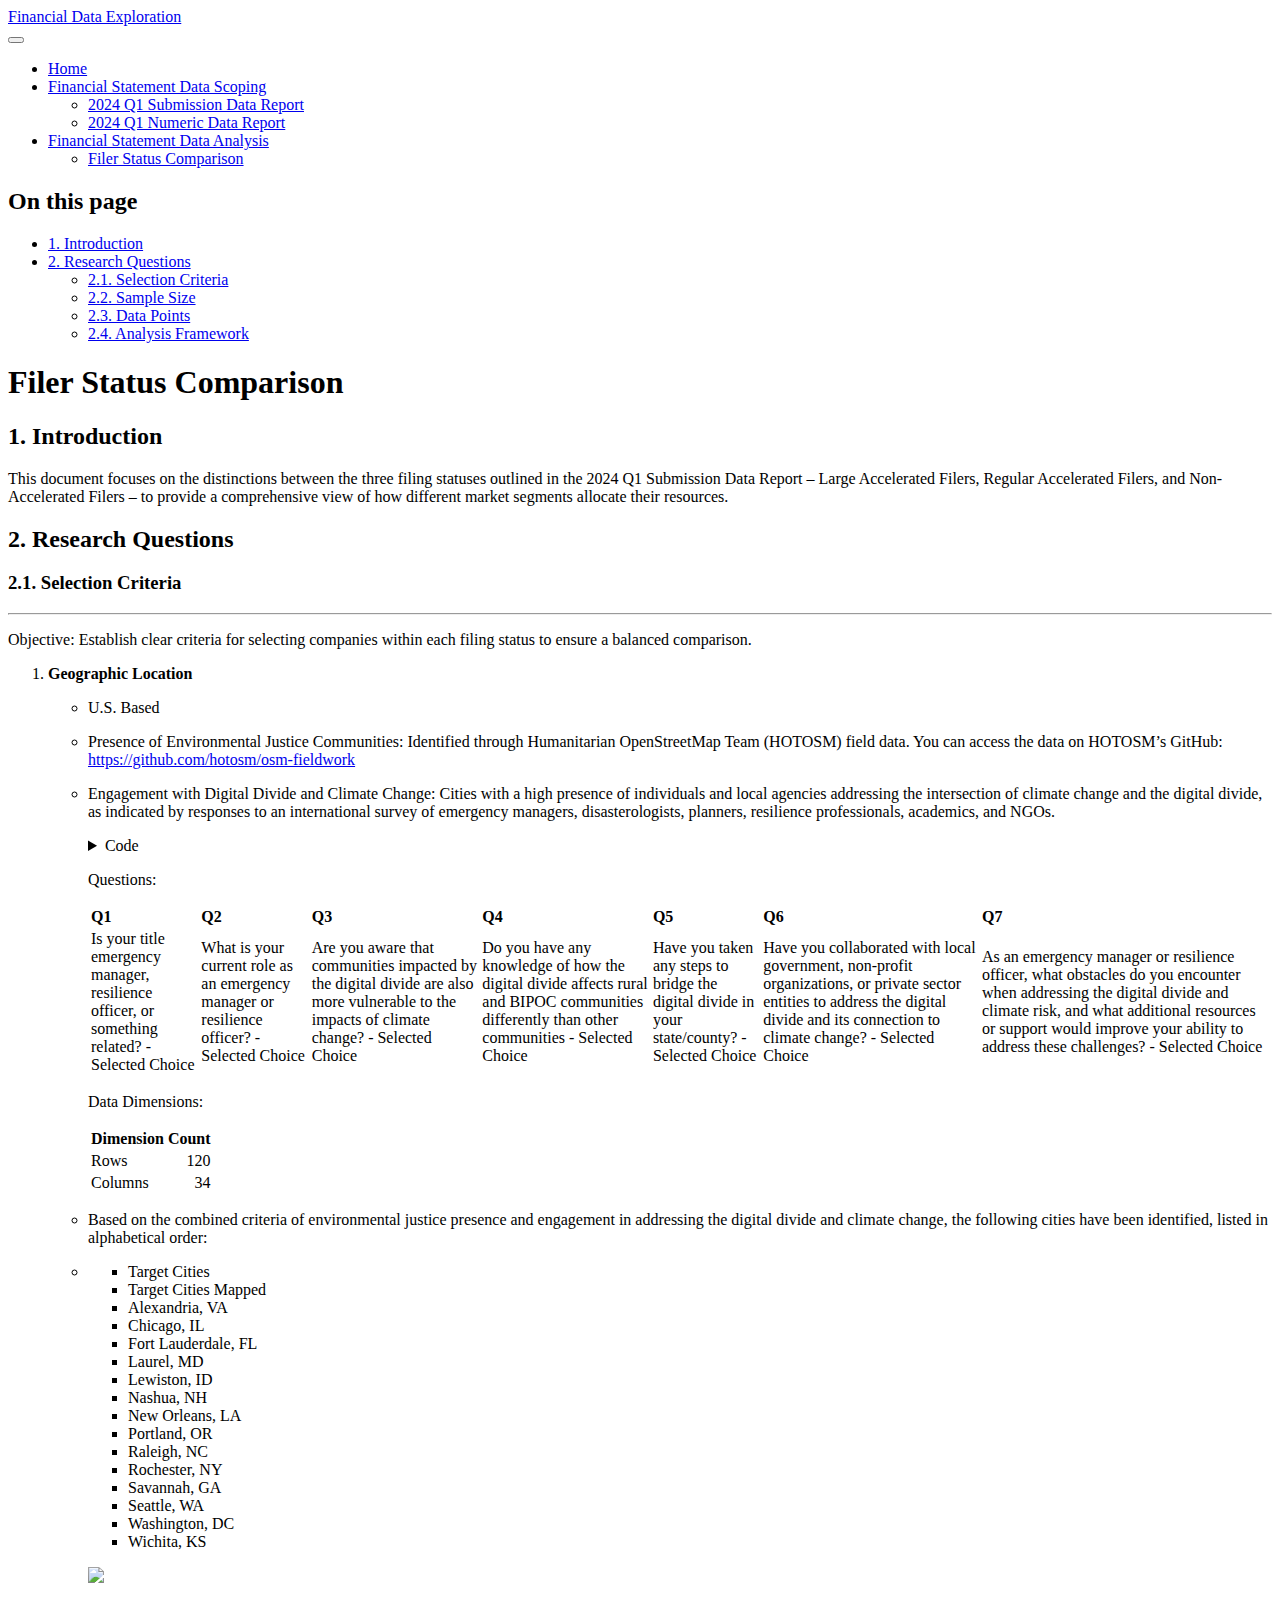
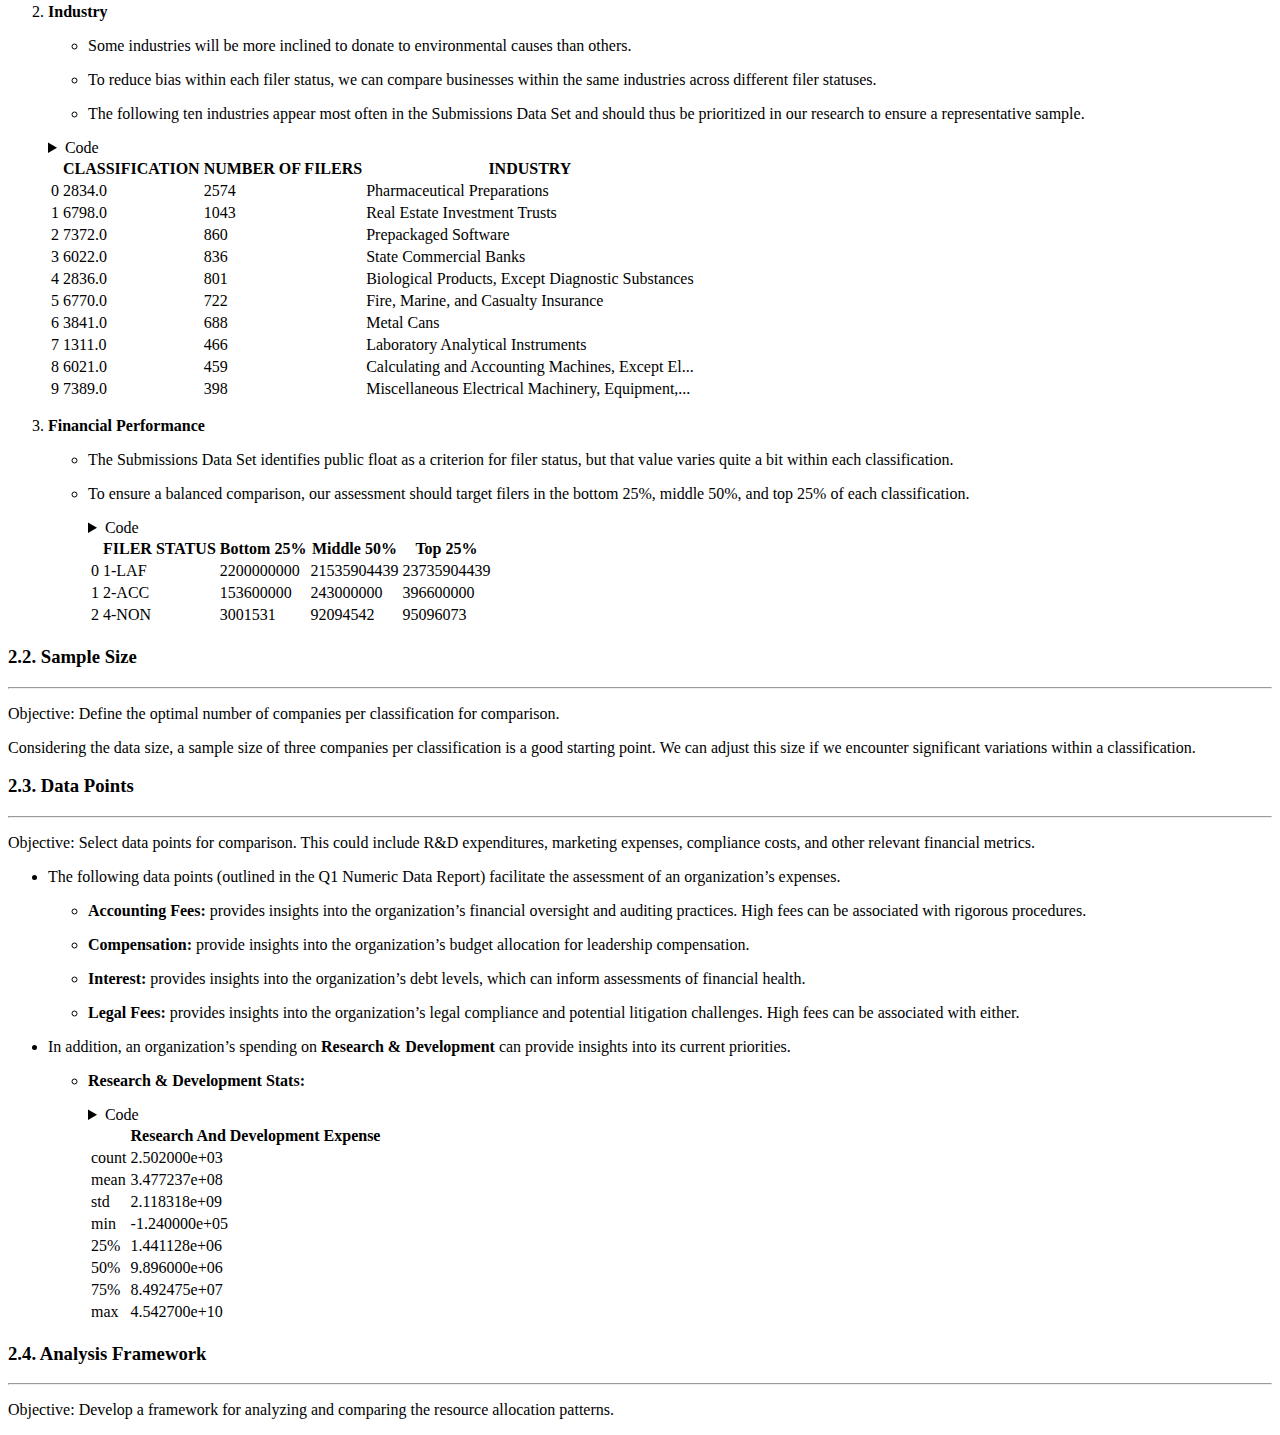
==== commit 0a001d42: "formatting" ====
--- a/docs/website/filer-status-comparison.html
+++ b/docs/website/filer-status-comparison.html
@@ -457,36 +457,33 @@
 <div class="cell" data-execution_count="3">
 <details>
 <summary>Code</summary>
-<div class="sourceCode cell-code" id="cb3"><pre class="sourceCode python code-with-copy"><code class="sourceCode python"><span id="cb3-1"><a href="#cb3-1" aria-hidden="true" tabindex="-1"></a><span class="im">import</span> pandas <span class="im">as</span> pd</span>
+<div class="sourceCode cell-code" id="cb3"><pre class="sourceCode python code-with-copy"><code class="sourceCode python"><span id="cb3-1"><a href="#cb3-1" aria-hidden="true" tabindex="-1"></a>num_data <span class="op">=</span> pd.read_csv(<span class="st">'../data/num.csv'</span>)</span>
 <span id="cb3-2"><a href="#cb3-2" aria-hidden="true" tabindex="-1"></a></span>
-<span id="cb3-3"><a href="#cb3-3" aria-hidden="true" tabindex="-1"></a>sub_data <span class="op">=</span> pd.read_csv(<span class="st">'../data/sub.csv'</span>)</span>
-<span id="cb3-4"><a href="#cb3-4" aria-hidden="true" tabindex="-1"></a>num_data <span class="op">=</span> pd.read_csv(<span class="st">'../data/num.csv'</span>)</span>
-<span id="cb3-5"><a href="#cb3-5" aria-hidden="true" tabindex="-1"></a></span>
-<span id="cb3-6"><a href="#cb3-6" aria-hidden="true" tabindex="-1"></a>merged_df <span class="op">=</span> pd.merge(sub_data, num_data, on<span class="op">=</span><span class="st">'ACCESSION NUMBER'</span>)</span>
-<span id="cb3-7"><a href="#cb3-7" aria-hidden="true" tabindex="-1"></a></span>
-<span id="cb3-8"><a href="#cb3-8" aria-hidden="true" tabindex="-1"></a>grouped <span class="op">=</span> merged_df.groupby(<span class="st">'FILER STATUS'</span>)</span>
-<span id="cb3-9"><a href="#cb3-9" aria-hidden="true" tabindex="-1"></a></span>
-<span id="cb3-10"><a href="#cb3-10" aria-hidden="true" tabindex="-1"></a>ranges <span class="op">=</span> []</span>
+<span id="cb3-3"><a href="#cb3-3" aria-hidden="true" tabindex="-1"></a>merged_df <span class="op">=</span> pd.merge(sub_data, num_data, on<span class="op">=</span><span class="st">'ACCESSION NUMBER'</span>)</span>
+<span id="cb3-4"><a href="#cb3-4" aria-hidden="true" tabindex="-1"></a></span>
+<span id="cb3-5"><a href="#cb3-5" aria-hidden="true" tabindex="-1"></a>grouped <span class="op">=</span> merged_df.groupby(<span class="st">'FILER STATUS'</span>)</span>
+<span id="cb3-6"><a href="#cb3-6" aria-hidden="true" tabindex="-1"></a></span>
+<span id="cb3-7"><a href="#cb3-7" aria-hidden="true" tabindex="-1"></a>ranges <span class="op">=</span> []</span>
+<span id="cb3-8"><a href="#cb3-8" aria-hidden="true" tabindex="-1"></a></span>
+<span id="cb3-9"><a href="#cb3-9" aria-hidden="true" tabindex="-1"></a><span class="cf">for</span> name, group <span class="kw">in</span> grouped:</span>
+<span id="cb3-10"><a href="#cb3-10" aria-hidden="true" tabindex="-1"></a>    public_floats <span class="op">=</span> group[group[<span class="st">'FINANCIAL ELEMENT'</span>] <span class="op">==</span> <span class="st">'EntityPublicFloat'</span>][<span class="st">'VALUE'</span>]</span>
 <span id="cb3-11"><a href="#cb3-11" aria-hidden="true" tabindex="-1"></a></span>
-<span id="cb3-12"><a href="#cb3-12" aria-hidden="true" tabindex="-1"></a><span class="cf">for</span> name, group <span class="kw">in</span> grouped:</span>
-<span id="cb3-13"><a href="#cb3-13" aria-hidden="true" tabindex="-1"></a>    public_floats <span class="op">=</span> group[group[<span class="st">'FINANCIAL ELEMENT'</span>] <span class="op">==</span> <span class="st">'EntityPublicFloat'</span>][<span class="st">'VALUE'</span>]</span>
-<span id="cb3-14"><a href="#cb3-14" aria-hidden="true" tabindex="-1"></a></span>
-<span id="cb3-15"><a href="#cb3-15" aria-hidden="true" tabindex="-1"></a>    bottom_25 <span class="op">=</span> public_floats.quantile(<span class="fl">0.25</span>)</span>
-<span id="cb3-16"><a href="#cb3-16" aria-hidden="true" tabindex="-1"></a>    middle_50 <span class="op">=</span> public_floats.quantile(<span class="fl">0.75</span>) <span class="op">-</span> public_floats.quantile(<span class="fl">0.25</span>)</span>
-<span id="cb3-17"><a href="#cb3-17" aria-hidden="true" tabindex="-1"></a>    top_25 <span class="op">=</span> public_floats.quantile(<span class="fl">0.75</span>)</span>
-<span id="cb3-18"><a href="#cb3-18" aria-hidden="true" tabindex="-1"></a></span>
-<span id="cb3-19"><a href="#cb3-19" aria-hidden="true" tabindex="-1"></a>    ranges.append({</span>
-<span id="cb3-20"><a href="#cb3-20" aria-hidden="true" tabindex="-1"></a>        <span class="st">'FILER STATUS'</span>: name,</span>
-<span id="cb3-21"><a href="#cb3-21" aria-hidden="true" tabindex="-1"></a>        <span class="st">'Bottom 25%'</span>: <span class="bu">round</span>(bottom_25),</span>
-<span id="cb3-22"><a href="#cb3-22" aria-hidden="true" tabindex="-1"></a>        <span class="st">'Middle 50%'</span>: <span class="bu">round</span>(middle_50),</span>
-<span id="cb3-23"><a href="#cb3-23" aria-hidden="true" tabindex="-1"></a>        <span class="st">'Top 25%'</span>: <span class="bu">round</span>(top_25)</span>
-<span id="cb3-24"><a href="#cb3-24" aria-hidden="true" tabindex="-1"></a>    })</span>
-<span id="cb3-25"><a href="#cb3-25" aria-hidden="true" tabindex="-1"></a></span>
-<span id="cb3-26"><a href="#cb3-26" aria-hidden="true" tabindex="-1"></a>ranges_df <span class="op">=</span> pd.DataFrame(ranges)</span>
-<span id="cb3-27"><a href="#cb3-27" aria-hidden="true" tabindex="-1"></a></span>
-<span id="cb3-28"><a href="#cb3-28" aria-hidden="true" tabindex="-1"></a>ranges_df</span></code><button title="Copy to Clipboard" class="code-copy-button"><i class="bi"></i></button></pre></div>
+<span id="cb3-12"><a href="#cb3-12" aria-hidden="true" tabindex="-1"></a>    bottom_25 <span class="op">=</span> public_floats.quantile(<span class="fl">0.25</span>)</span>
+<span id="cb3-13"><a href="#cb3-13" aria-hidden="true" tabindex="-1"></a>    middle_50 <span class="op">=</span> public_floats.quantile(<span class="fl">0.75</span>) <span class="op">-</span> public_floats.quantile(<span class="fl">0.25</span>)</span>
+<span id="cb3-14"><a href="#cb3-14" aria-hidden="true" tabindex="-1"></a>    top_25 <span class="op">=</span> public_floats.quantile(<span class="fl">0.75</span>)</span>
+<span id="cb3-15"><a href="#cb3-15" aria-hidden="true" tabindex="-1"></a></span>
+<span id="cb3-16"><a href="#cb3-16" aria-hidden="true" tabindex="-1"></a>    ranges.append({</span>
+<span id="cb3-17"><a href="#cb3-17" aria-hidden="true" tabindex="-1"></a>        <span class="st">'FILER STATUS'</span>: name,</span>
+<span id="cb3-18"><a href="#cb3-18" aria-hidden="true" tabindex="-1"></a>        <span class="st">'Bottom 25%'</span>: <span class="bu">round</span>(bottom_25),</span>
+<span id="cb3-19"><a href="#cb3-19" aria-hidden="true" tabindex="-1"></a>        <span class="st">'Middle 50%'</span>: <span class="bu">round</span>(middle_50),</span>
+<span id="cb3-20"><a href="#cb3-20" aria-hidden="true" tabindex="-1"></a>        <span class="st">'Top 25%'</span>: <span class="bu">round</span>(top_25)</span>
+<span id="cb3-21"><a href="#cb3-21" aria-hidden="true" tabindex="-1"></a>    })</span>
+<span id="cb3-22"><a href="#cb3-22" aria-hidden="true" tabindex="-1"></a></span>
+<span id="cb3-23"><a href="#cb3-23" aria-hidden="true" tabindex="-1"></a>ranges_df <span class="op">=</span> pd.DataFrame(ranges)</span>
+<span id="cb3-24"><a href="#cb3-24" aria-hidden="true" tabindex="-1"></a></span>
+<span id="cb3-25"><a href="#cb3-25" aria-hidden="true" tabindex="-1"></a>ranges_df</span></code><button title="Copy to Clipboard" class="code-copy-button"><i class="bi"></i></button></pre></div>
 </details>
-<div class="cell-output cell-output-display" data-execution_count="21">
+<div class="cell-output cell-output-display" data-execution_count="7">
 <div>
 
 
@@ -563,7 +560,7 @@
 <span id="cb4-6"><a href="#cb4-6" aria-hidden="true" tabindex="-1"></a><span class="co"># add statistics for each identifier to combined DataFrame</span></span>
 <span id="cb4-7"><a href="#cb4-7" aria-hidden="true" tabindex="-1"></a><span class="cf">for</span> <span class="bu">id</span> <span class="kw">in</span> expense_ids:</span>
 <span id="cb4-8"><a href="#cb4-8" aria-hidden="true" tabindex="-1"></a>    filtered_expense_ids <span class="op">=</span> num_data[num_data[<span class="st">'FINANCIAL ELEMENT'</span>] <span class="op">==</span> <span class="bu">id</span>]</span>
-<span id="cb4-9"><a href="#cb4-9" aria-hidden="true" tabindex="-1"></a>    stats <span class="op">=</span> filtered_expense_ids[<span class="st">'VALUE'</span>].<span class="bu">round</span>().astype(<span class="st">'Int64'</span>).describe().rename(re.sub(<span class="vs">r'(?&lt;=[a-z])(?=[A-Z])'</span>, <span class="st">' '</span>, <span class="bu">id</span>))</span>
+<span id="cb4-9"><a href="#cb4-9" aria-hidden="true" tabindex="-1"></a>    stats <span class="op">=</span> <span class="bu">round</span>(filtered_expense_ids[<span class="st">'VALUE'</span>]).describe().rename(re.sub(<span class="vs">r'(?&lt;=[a-z])(?=[A-Z])'</span>, <span class="st">' '</span>, <span class="bu">id</span>))</span>
 <span id="cb4-10"><a href="#cb4-10" aria-hidden="true" tabindex="-1"></a>    expense_stats <span class="op">=</span> pd.concat([expense_stats, stats], axis<span class="op">=</span><span class="dv">1</span>)</span>
 <span id="cb4-11"><a href="#cb4-11" aria-hidden="true" tabindex="-1"></a></span>
 <span id="cb4-12"><a href="#cb4-12" aria-hidden="true" tabindex="-1"></a><span class="co"># show statistics</span></span>
@@ -583,35 +580,35 @@
 <tbody>
 <tr class="odd">
 <td data-quarto-table-cell-role="th">count</td>
-<td>2502.0</td>
+<td>2.502000e+03</td>
 </tr>
 <tr class="even">
 <td data-quarto-table-cell-role="th">mean</td>
-<td>347723725.622302</td>
+<td>3.477237e+08</td>
 </tr>
 <tr class="odd">
 <td data-quarto-table-cell-role="th">std</td>
-<td>2118317547.655797</td>
+<td>2.118318e+09</td>
 </tr>
 <tr class="even">
 <td data-quarto-table-cell-role="th">min</td>
-<td>-124000.0</td>
+<td>-1.240000e+05</td>
 </tr>
 <tr class="odd">
 <td data-quarto-table-cell-role="th">25%</td>
-<td>1441128.0</td>
+<td>1.441128e+06</td>
 </tr>
 <tr class="even">
 <td data-quarto-table-cell-role="th">50%</td>
-<td>9896000.0</td>
+<td>9.896000e+06</td>
 </tr>
 <tr class="odd">
 <td data-quarto-table-cell-role="th">75%</td>
-<td>84924750.0</td>
+<td>8.492475e+07</td>
 </tr>
 <tr class="even">
 <td data-quarto-table-cell-role="th">max</td>
-<td>45427000000.0</td>
+<td>4.542700e+10</td>
 </tr>
 </tbody>
 </table>
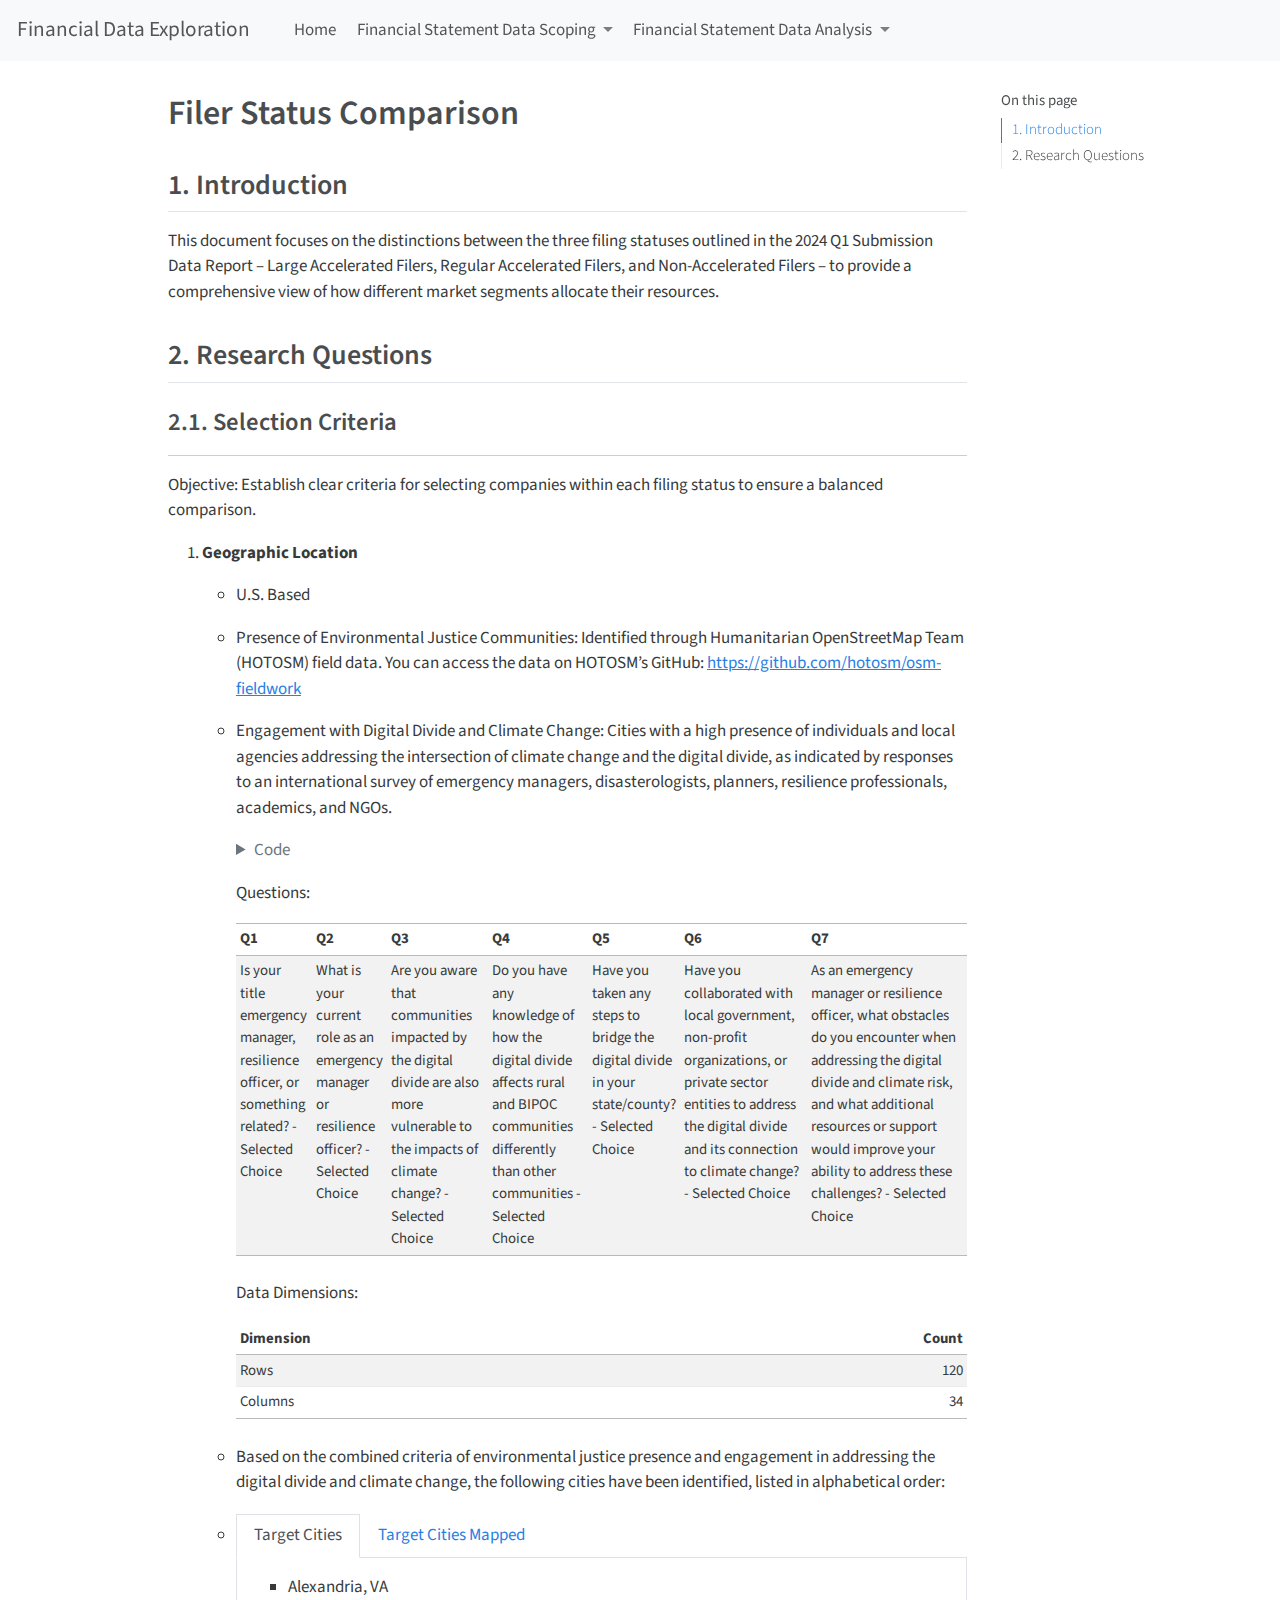
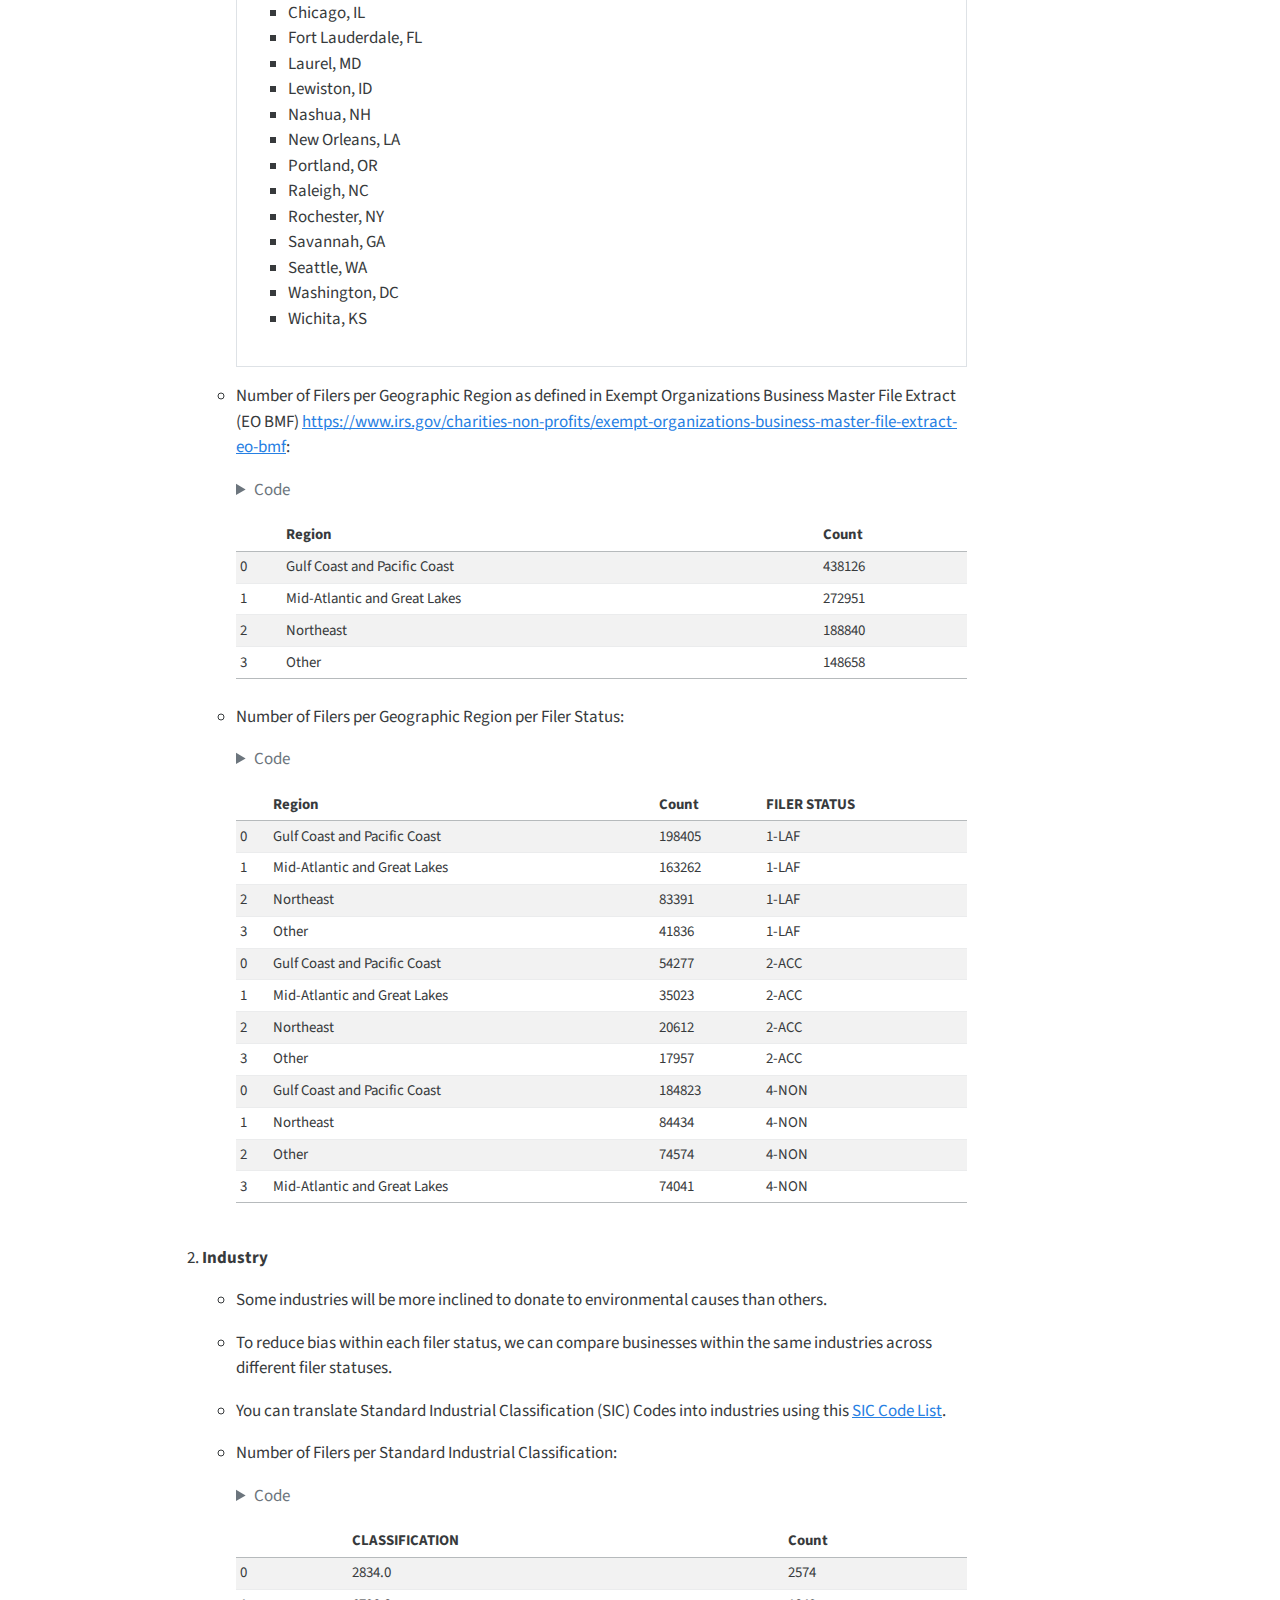
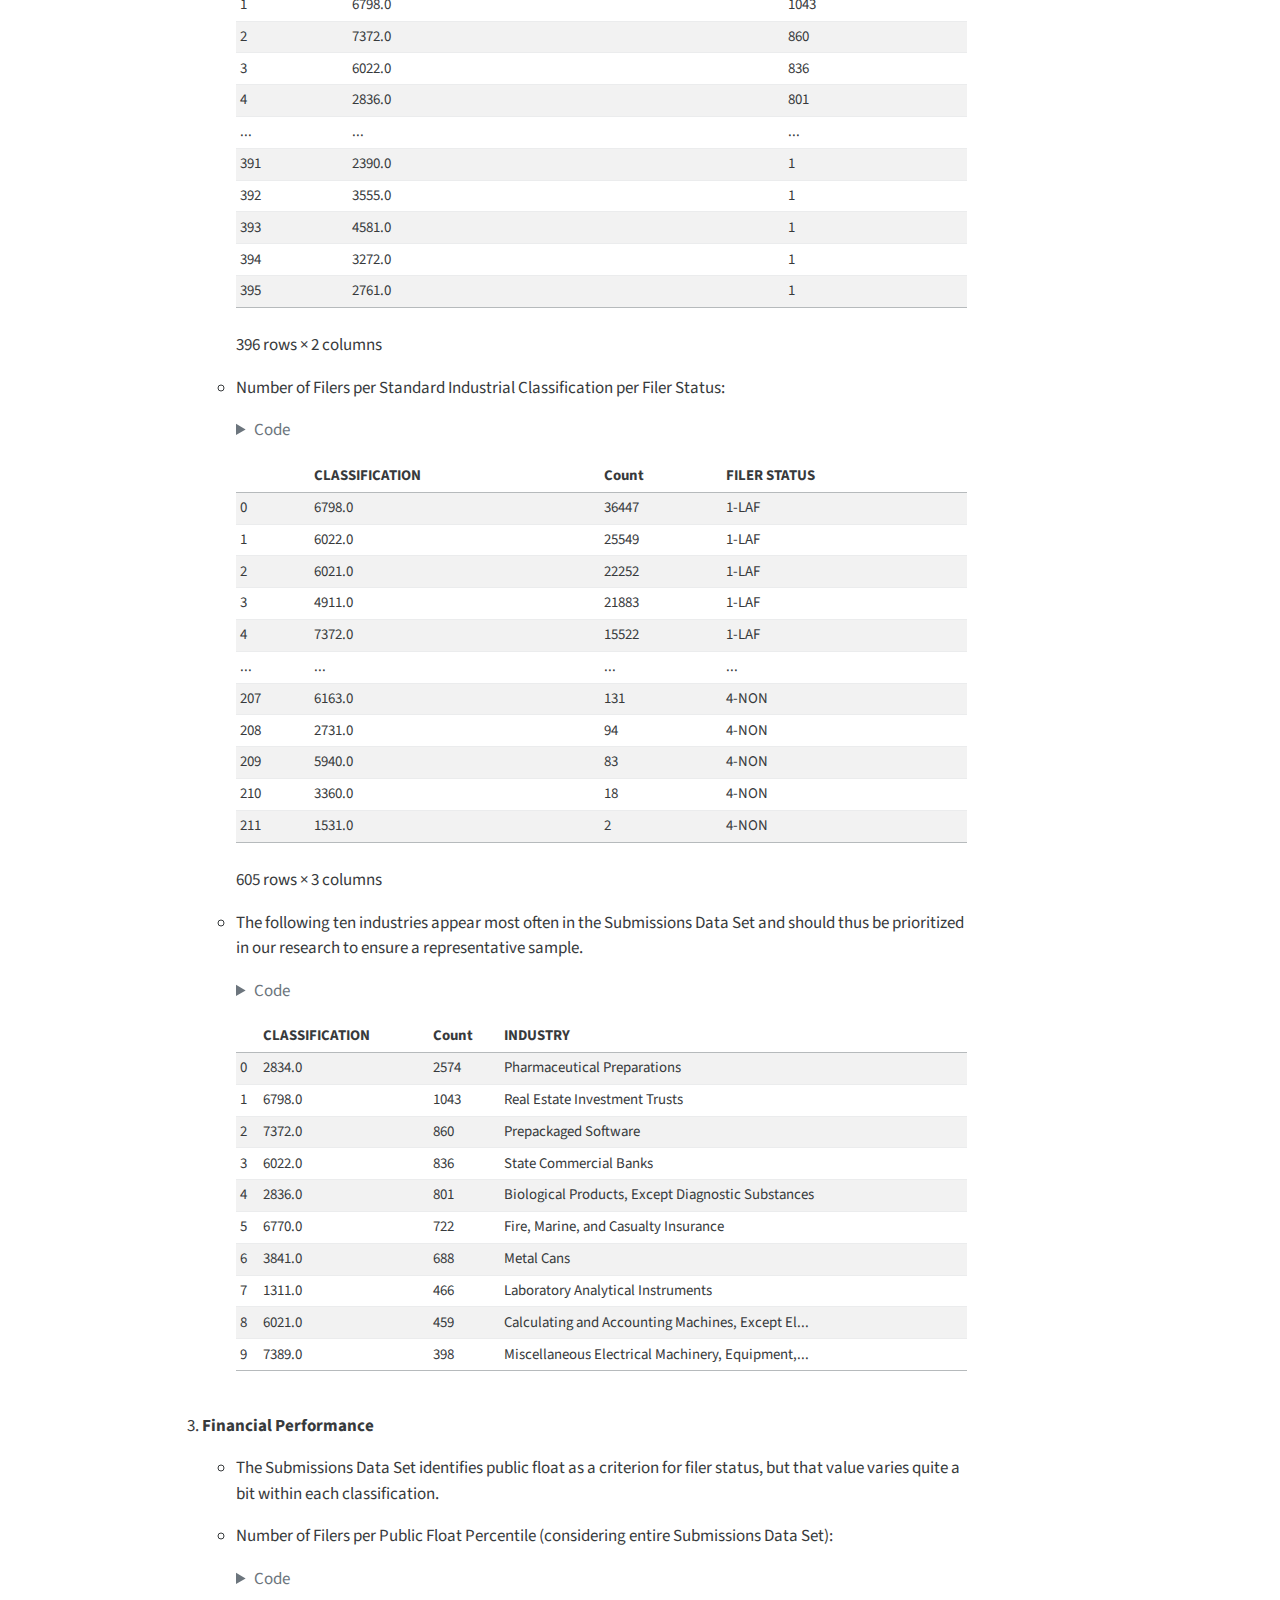
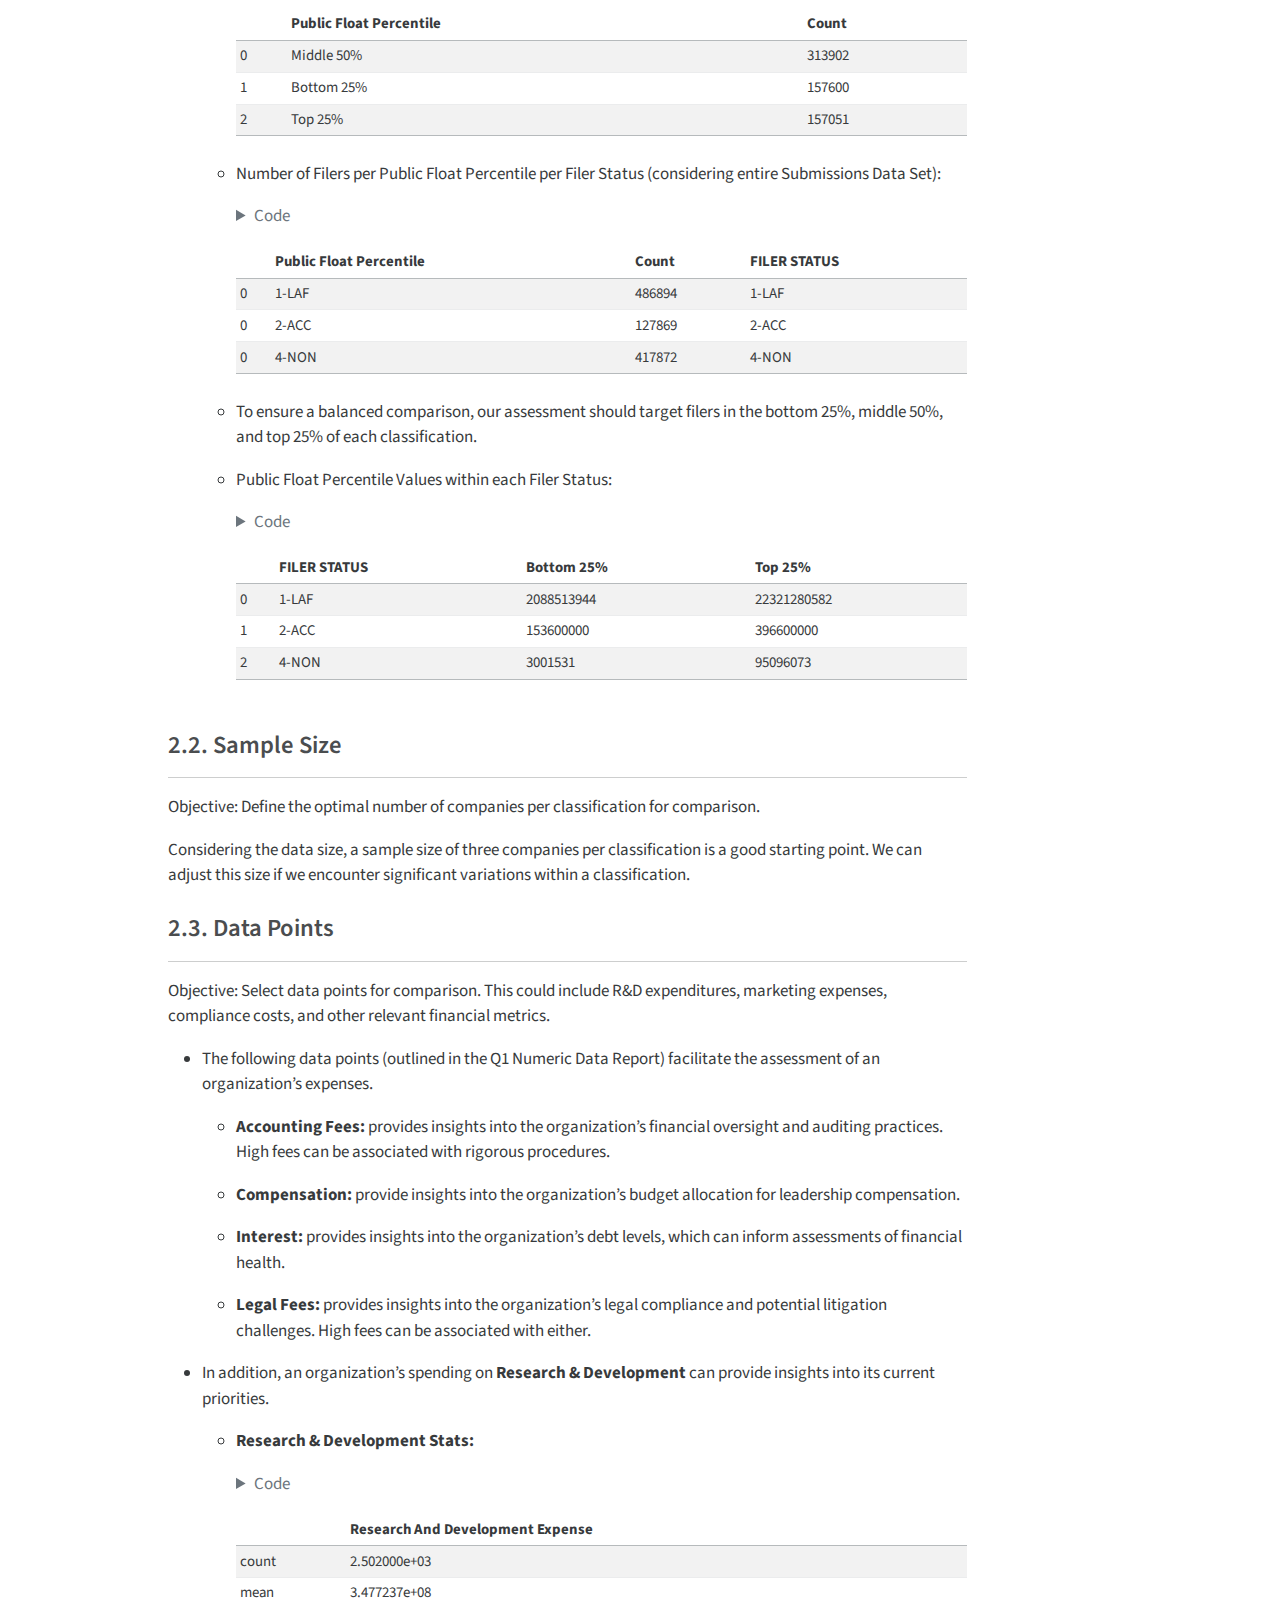
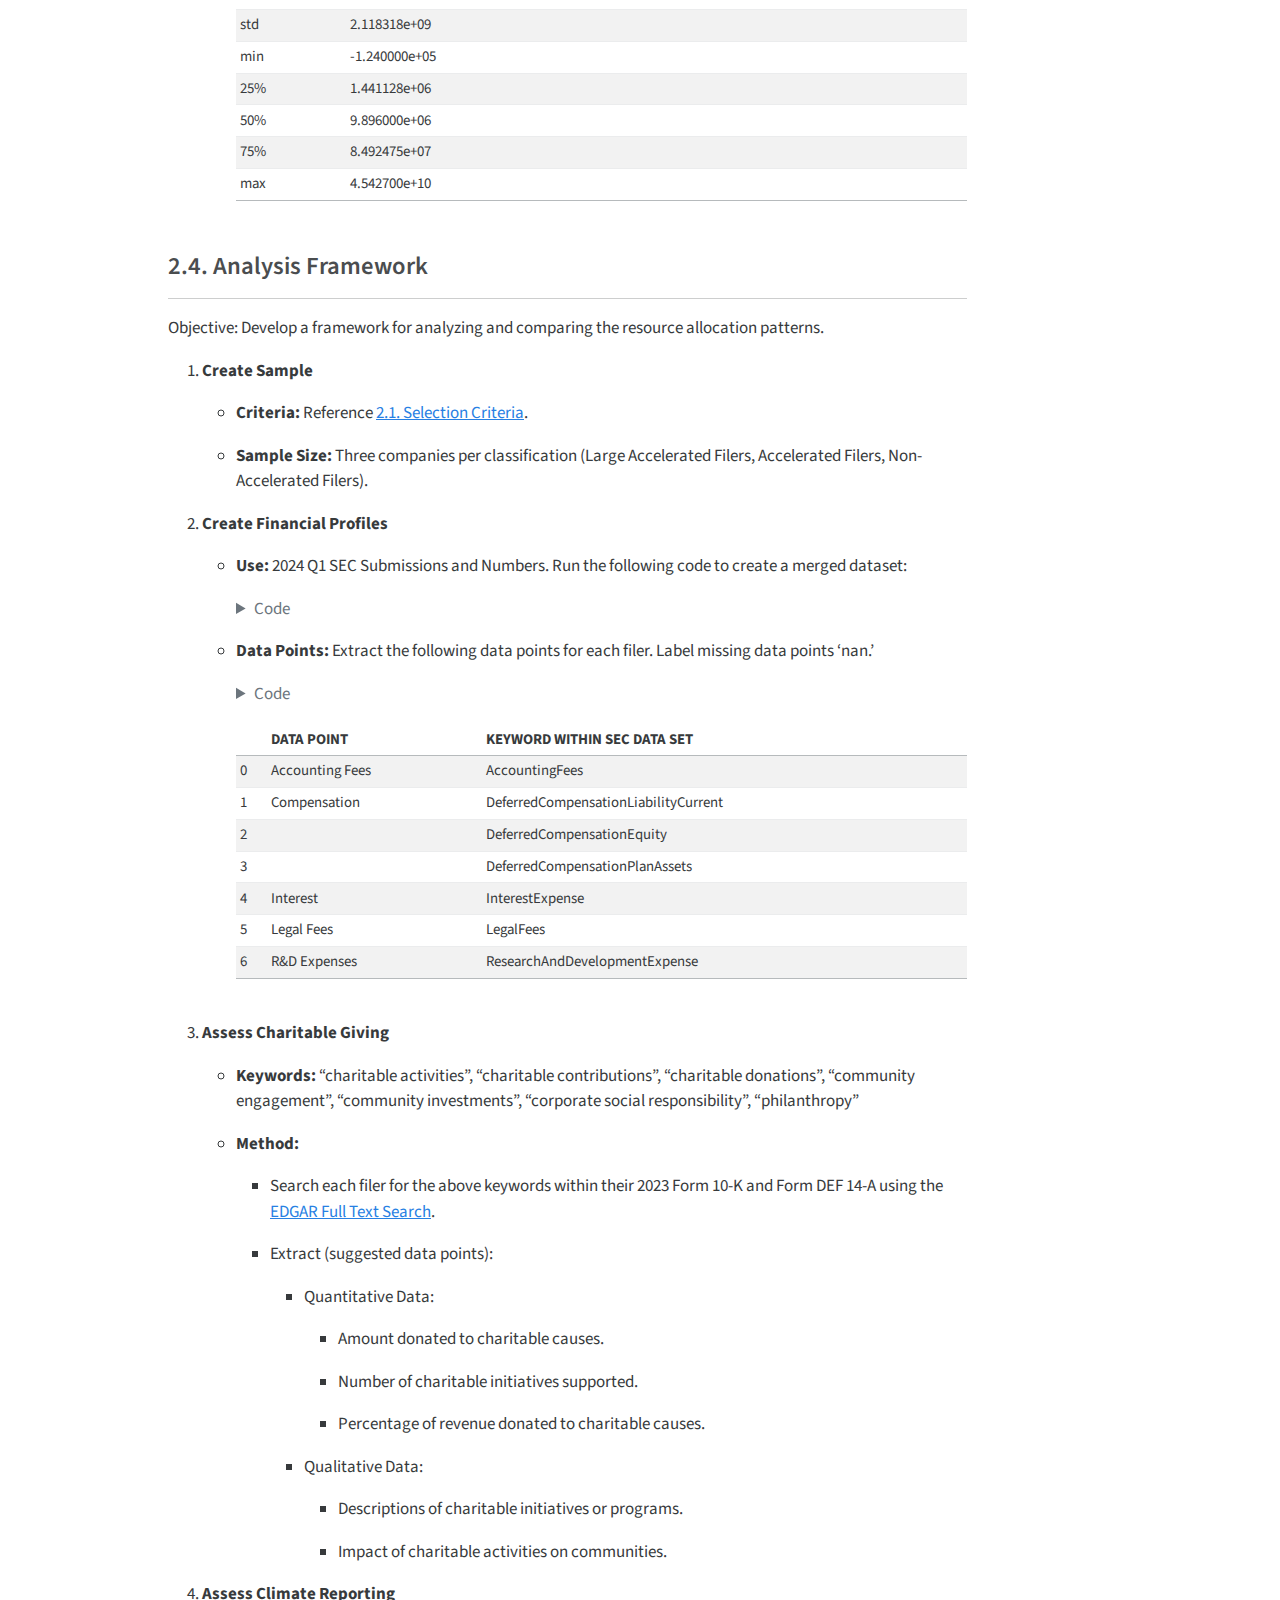
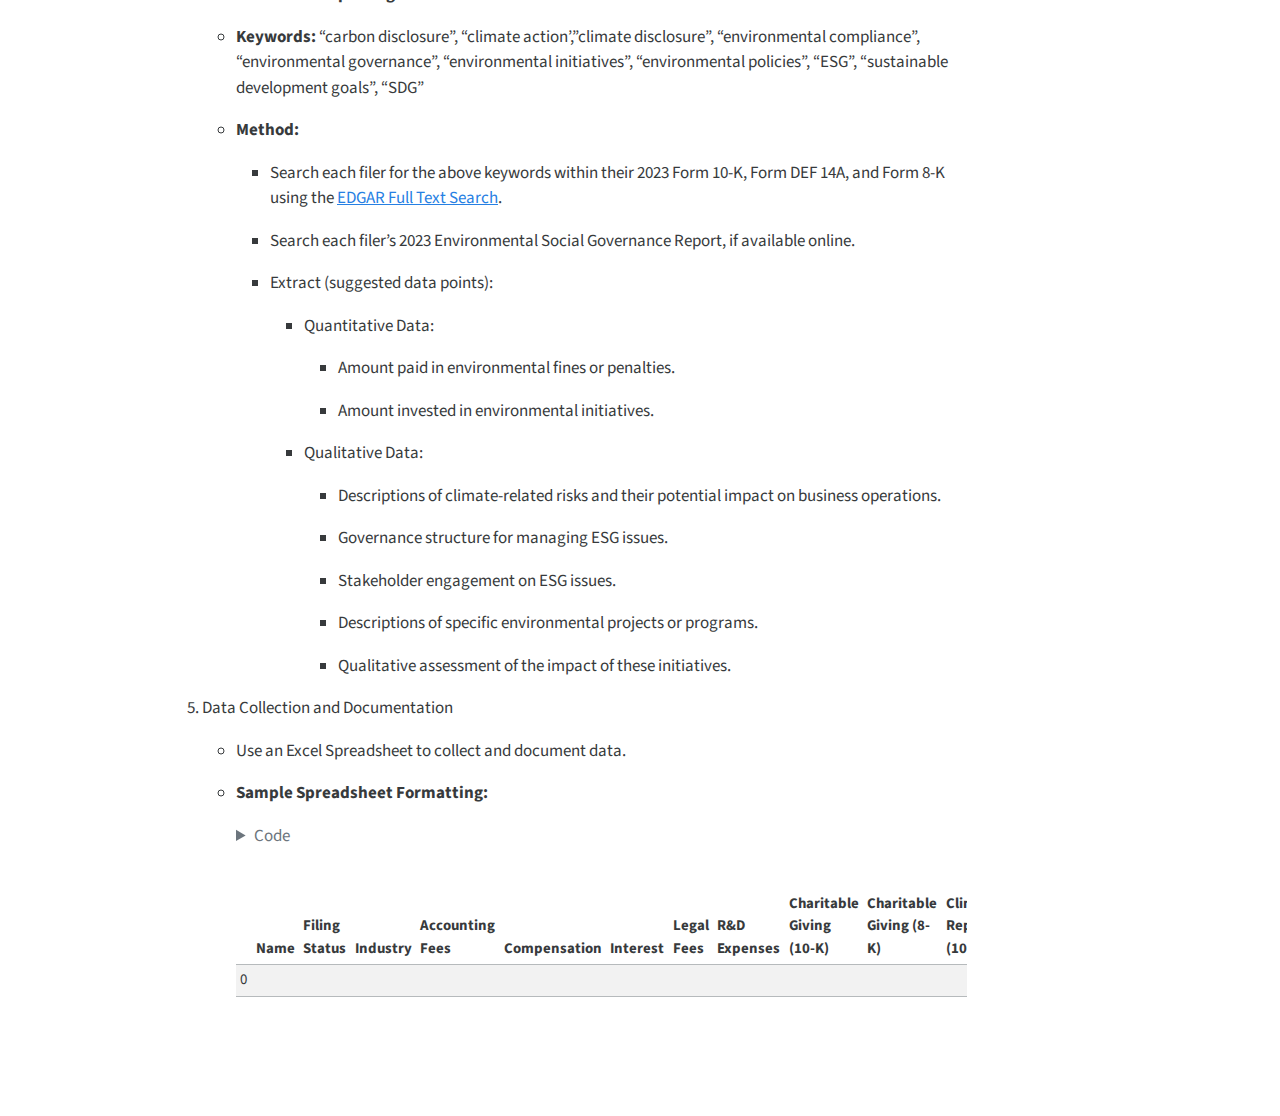
==== commit 8d043f06: "add breakdown of filers across geographical region, SIC, and public float" ====
--- a/docs/website/filer-status-comparison.html
+++ b/docs/website/filer-status-comparison.html
@@ -335,40 +335,203 @@
 </div>
 </div>
 </div></li>
-</ul></li>
-<li><p><strong>Industry</strong></p>
-<ul>
-<li><p>Some industries will be more inclined to donate to environmental causes than others.</p></li>
-<li><p>To reduce bias within each filer status, we can compare businesses within the same industries across different filer statuses.</p></li>
-<li><p>The following ten industries appear most often in the Submissions Data Set and should thus be prioritized in our research to ensure a representative sample.</p></li>
-</ul>
+<li><p>Number of Filers per Geographic Region as defined in Exempt Organizations Business Master File Extract (EO BMF) <a href="https://www.irs.gov/charities-non-profits/exempt-organizations-business-master-file-extract-eo-bmf" class="uri">https://www.irs.gov/charities-non-profits/exempt-organizations-business-master-file-extract-eo-bmf</a>:</p>
 <div class="cell" data-execution_count="2">
 <details>
 <summary>Code</summary>
-<div class="sourceCode cell-code" id="cb2"><pre class="sourceCode python code-with-copy"><code class="sourceCode python"><span id="cb2-1"><a href="#cb2-1" aria-hidden="true" tabindex="-1"></a><span class="co"># read in data from 'sub_data.csv' in the 'data' folder</span></span>
+<div class="sourceCode cell-code" id="cb2"><pre class="sourceCode python code-with-copy"><code class="sourceCode python"><span id="cb2-1"><a href="#cb2-1" aria-hidden="true" tabindex="-1"></a><span class="co"># read in data from 'sub_data.csv' and 'num_data.csv' in the 'data' folder</span></span>
 <span id="cb2-2"><a href="#cb2-2" aria-hidden="true" tabindex="-1"></a>sub_data <span class="op">=</span> pd.read_csv(<span class="st">'../data/sub.csv'</span>)</span>
-<span id="cb2-3"><a href="#cb2-3" aria-hidden="true" tabindex="-1"></a></span>
-<span id="cb2-4"><a href="#cb2-4" aria-hidden="true" tabindex="-1"></a>industries <span class="op">=</span> [</span>
-<span id="cb2-5"><a href="#cb2-5" aria-hidden="true" tabindex="-1"></a>    <span class="st">"Pharmaceutical Preparations"</span>,</span>
-<span id="cb2-6"><a href="#cb2-6" aria-hidden="true" tabindex="-1"></a>    <span class="st">"Real Estate Investment Trusts"</span>,</span>
-<span id="cb2-7"><a href="#cb2-7" aria-hidden="true" tabindex="-1"></a>    <span class="st">"Prepackaged Software"</span>,</span>
-<span id="cb2-8"><a href="#cb2-8" aria-hidden="true" tabindex="-1"></a>    <span class="st">"State Commercial Banks"</span>,</span>
-<span id="cb2-9"><a href="#cb2-9" aria-hidden="true" tabindex="-1"></a>    <span class="st">"Biological Products, Except Diagnostic Substances"</span>,</span>
-<span id="cb2-10"><a href="#cb2-10" aria-hidden="true" tabindex="-1"></a>    <span class="st">"Fire, Marine, and Casualty Insurance"</span>,</span>
-<span id="cb2-11"><a href="#cb2-11" aria-hidden="true" tabindex="-1"></a>    <span class="st">"Metal Cans"</span>,</span>
-<span id="cb2-12"><a href="#cb2-12" aria-hidden="true" tabindex="-1"></a>    <span class="st">"Laboratory Analytical Instruments"</span>,</span>
-<span id="cb2-13"><a href="#cb2-13" aria-hidden="true" tabindex="-1"></a>    <span class="st">"Calculating and Accounting Machines, Except Electronic Computers"</span>,</span>
-<span id="cb2-14"><a href="#cb2-14" aria-hidden="true" tabindex="-1"></a>    <span class="st">"Miscellaneous Electrical Machinery, Equipment, and Supplies"</span></span>
-<span id="cb2-15"><a href="#cb2-15" aria-hidden="true" tabindex="-1"></a>]</span>
-<span id="cb2-16"><a href="#cb2-16" aria-hidden="true" tabindex="-1"></a></span>
-<span id="cb2-17"><a href="#cb2-17" aria-hidden="true" tabindex="-1"></a><span class="co"># count the number of filers for each unique classification code</span></span>
-<span id="cb2-18"><a href="#cb2-18" aria-hidden="true" tabindex="-1"></a>classifications <span class="op">=</span> sub_data[<span class="st">'CLASSIFICATION'</span>].value_counts().reset_index()</span>
-<span id="cb2-19"><a href="#cb2-19" aria-hidden="true" tabindex="-1"></a>classifications.columns <span class="op">=</span> [<span class="st">'CLASSIFICATION'</span>, <span class="st">'NUMBER OF FILERS'</span>]</span>
-<span id="cb2-20"><a href="#cb2-20" aria-hidden="true" tabindex="-1"></a>classifications[<span class="st">'INDUSTRY'</span>] <span class="op">=</span> pd.Series(industries)</span>
-<span id="cb2-21"><a href="#cb2-21" aria-hidden="true" tabindex="-1"></a></span>
-<span id="cb2-22"><a href="#cb2-22" aria-hidden="true" tabindex="-1"></a></span>
-<span id="cb2-23"><a href="#cb2-23" aria-hidden="true" tabindex="-1"></a><span class="co"># show the resulting dataframe</span></span>
-<span id="cb2-24"><a href="#cb2-24" aria-hidden="true" tabindex="-1"></a>display(classifications.head(<span class="dv">10</span>))</span></code><button title="Copy to Clipboard" class="code-copy-button"><i class="bi"></i></button></pre></div>
+<span id="cb2-3"><a href="#cb2-3" aria-hidden="true" tabindex="-1"></a>num_data <span class="op">=</span> pd.read_csv(<span class="st">'../data/num.csv'</span>)</span>
+<span id="cb2-4"><a href="#cb2-4" aria-hidden="true" tabindex="-1"></a>merged_df <span class="op">=</span> pd.merge(sub_data, num_data, on<span class="op">=</span><span class="st">'ACCESSION NUMBER'</span>)</span>
+<span id="cb2-5"><a href="#cb2-5" aria-hidden="true" tabindex="-1"></a></span>
+<span id="cb2-6"><a href="#cb2-6" aria-hidden="true" tabindex="-1"></a><span class="co"># count number of filers per geographic region</span></span>
+<span id="cb2-7"><a href="#cb2-7" aria-hidden="true" tabindex="-1"></a>regions <span class="op">=</span> {</span>
+<span id="cb2-8"><a href="#cb2-8" aria-hidden="true" tabindex="-1"></a>    <span class="st">'Northeast'</span>: [<span class="st">'CT'</span>, <span class="st">'ME'</span>, <span class="st">'MA'</span>, <span class="st">'NH'</span>, <span class="st">'NJ'</span>, <span class="st">'NY'</span>, <span class="st">'RI'</span>, <span class="st">'VT'</span>],</span>
+<span id="cb2-9"><a href="#cb2-9" aria-hidden="true" tabindex="-1"></a>    <span class="st">'Mid-Atlantic and Great Lakes'</span>: [<span class="st">'DE'</span>, <span class="st">'DC'</span>, <span class="st">'IL'</span>, <span class="st">'IN'</span>, <span class="st">'IA'</span>, <span class="st">'KY'</span>, <span class="st">'MD'</span>, <span class="st">'MI'</span>, <span class="st">'MN'</span>, <span class="st">'NE'</span>, <span class="st">'NC'</span>, <span class="st">'ND'</span>, <span class="st">'OH'</span>, <span class="st">'PA'</span>, <span class="st">'SC'</span>, <span class="st">'SD'</span>, <span class="st">'VA'</span>, <span class="st">'WV'</span>, <span class="st">'WI'</span>],</span>
+<span id="cb2-10"><a href="#cb2-10" aria-hidden="true" tabindex="-1"></a>    <span class="st">'Gulf Coast and Pacific Coast'</span>: [<span class="st">'AL'</span>, <span class="st">'AK'</span>, <span class="st">'AR'</span>, <span class="st">'AZ'</span>, <span class="st">'CA'</span>, <span class="st">'CO'</span>, <span class="st">'FL'</span>, <span class="st">'GA'</span>, <span class="st">'HI'</span>, <span class="st">'ID'</span>, <span class="st">'KS'</span>, <span class="st">'LA'</span>, <span class="st">'MS'</span>, <span class="st">'MO'</span>, <span class="st">'MT'</span>, <span class="st">'NV'</span>, <span class="st">'NM'</span>, <span class="st">'OK'</span>, <span class="st">'OR'</span>, <span class="st">'TX'</span>, <span class="st">'TN'</span>, <span class="st">'UT'</span>, <span class="st">'WA'</span>, <span class="st">'WY'</span>],</span>
+<span id="cb2-11"><a href="#cb2-11" aria-hidden="true" tabindex="-1"></a>    <span class="st">'Other'</span>: [] <span class="co"># international and all others</span></span>
+<span id="cb2-12"><a href="#cb2-12" aria-hidden="true" tabindex="-1"></a>}</span>
+<span id="cb2-13"><a href="#cb2-13" aria-hidden="true" tabindex="-1"></a></span>
+<span id="cb2-14"><a href="#cb2-14" aria-hidden="true" tabindex="-1"></a><span class="kw">def</span> find_region(state):</span>
+<span id="cb2-15"><a href="#cb2-15" aria-hidden="true" tabindex="-1"></a>    <span class="cf">for</span> region, states <span class="kw">in</span> regions.items():</span>
+<span id="cb2-16"><a href="#cb2-16" aria-hidden="true" tabindex="-1"></a>        <span class="cf">if</span> state <span class="kw">in</span> states:</span>
+<span id="cb2-17"><a href="#cb2-17" aria-hidden="true" tabindex="-1"></a>            <span class="cf">return</span> region</span>
+<span id="cb2-18"><a href="#cb2-18" aria-hidden="true" tabindex="-1"></a>    <span class="cf">return</span> <span class="st">'Other'</span></span>
+<span id="cb2-19"><a href="#cb2-19" aria-hidden="true" tabindex="-1"></a></span>
+<span id="cb2-20"><a href="#cb2-20" aria-hidden="true" tabindex="-1"></a>merged_df[<span class="st">'Region'</span>] <span class="op">=</span> merged_df[<span class="st">'BA STATE'</span>].<span class="bu">apply</span>(find_region)</span>
+<span id="cb2-21"><a href="#cb2-21" aria-hidden="true" tabindex="-1"></a>region_counts <span class="op">=</span> merged_df[<span class="st">'Region'</span>].value_counts().reset_index()</span>
+<span id="cb2-22"><a href="#cb2-22" aria-hidden="true" tabindex="-1"></a>region_counts.columns <span class="op">=</span> [<span class="st">'Region'</span>, <span class="st">'Count'</span>]</span>
+<span id="cb2-23"><a href="#cb2-23" aria-hidden="true" tabindex="-1"></a></span>
+<span id="cb2-24"><a href="#cb2-24" aria-hidden="true" tabindex="-1"></a>display(region_counts)</span></code><button title="Copy to Clipboard" class="code-copy-button"><i class="bi"></i></button></pre></div>
+</details>
+<div class="cell-output cell-output-display">
+<div>
+
+
+<table class="dataframe table table-sm table-striped small" data-quarto-postprocess="true" data-border="1">
+<thead>
+<tr class="header">
+<th data-quarto-table-cell-role="th"></th>
+<th data-quarto-table-cell-role="th">Region</th>
+<th data-quarto-table-cell-role="th">Count</th>
+</tr>
+</thead>
+<tbody>
+<tr class="odd">
+<td data-quarto-table-cell-role="th">0</td>
+<td>Gulf Coast and Pacific Coast</td>
+<td>438126</td>
+</tr>
+<tr class="even">
+<td data-quarto-table-cell-role="th">1</td>
+<td>Mid-Atlantic and Great Lakes</td>
+<td>272951</td>
+</tr>
+<tr class="odd">
+<td data-quarto-table-cell-role="th">2</td>
+<td>Northeast</td>
+<td>188840</td>
+</tr>
+<tr class="even">
+<td data-quarto-table-cell-role="th">3</td>
+<td>Other</td>
+<td>148658</td>
+</tr>
+</tbody>
+</table>
+
+</div>
+</div>
+</div></li>
+<li><p>Number of Filers per Geographic Region per Filer Status:</p>
+<div class="cell" data-execution_count="3">
+<details>
+<summary>Code</summary>
+<div class="sourceCode cell-code" id="cb3"><pre class="sourceCode python code-with-copy"><code class="sourceCode python"><span id="cb3-1"><a href="#cb3-1" aria-hidden="true" tabindex="-1"></a>grouped <span class="op">=</span> merged_df.groupby(<span class="st">'FILER STATUS'</span>)</span>
+<span id="cb3-2"><a href="#cb3-2" aria-hidden="true" tabindex="-1"></a>region_counts_per_filer <span class="op">=</span> pd.DataFrame()</span>
+<span id="cb3-3"><a href="#cb3-3" aria-hidden="true" tabindex="-1"></a></span>
+<span id="cb3-4"><a href="#cb3-4" aria-hidden="true" tabindex="-1"></a><span class="kw">def</span> add_counts_per_filer(grouped, field, field_name):</span>
+<span id="cb3-5"><a href="#cb3-5" aria-hidden="true" tabindex="-1"></a>    counts_by_filer <span class="op">=</span> []</span>
+<span id="cb3-6"><a href="#cb3-6" aria-hidden="true" tabindex="-1"></a>    <span class="cf">for</span> name, group <span class="kw">in</span> grouped:</span>
+<span id="cb3-7"><a href="#cb3-7" aria-hidden="true" tabindex="-1"></a>        counts <span class="op">=</span> group[field].value_counts().reset_index()</span>
+<span id="cb3-8"><a href="#cb3-8" aria-hidden="true" tabindex="-1"></a>        counts.columns <span class="op">=</span> [field_name, <span class="st">'Count'</span>]</span>
+<span id="cb3-9"><a href="#cb3-9" aria-hidden="true" tabindex="-1"></a>        counts[<span class="st">'FILER STATUS'</span>] <span class="op">=</span> name</span>
+<span id="cb3-10"><a href="#cb3-10" aria-hidden="true" tabindex="-1"></a>        counts_by_filer.append(counts)</span>
+<span id="cb3-11"><a href="#cb3-11" aria-hidden="true" tabindex="-1"></a>    <span class="cf">return</span> pd.concat(counts_by_filer)</span>
+<span id="cb3-12"><a href="#cb3-12" aria-hidden="true" tabindex="-1"></a></span>
+<span id="cb3-13"><a href="#cb3-13" aria-hidden="true" tabindex="-1"></a><span class="co"># count number of filers per geographic region per filer status</span></span>
+<span id="cb3-14"><a href="#cb3-14" aria-hidden="true" tabindex="-1"></a>region_counts_per_filer <span class="op">=</span> add_counts_per_filer(grouped, <span class="st">'Region'</span>, <span class="st">'Region'</span>)</span>
+<span id="cb3-15"><a href="#cb3-15" aria-hidden="true" tabindex="-1"></a></span>
+<span id="cb3-16"><a href="#cb3-16" aria-hidden="true" tabindex="-1"></a><span class="co"># show the resulting dataframe</span></span>
+<span id="cb3-17"><a href="#cb3-17" aria-hidden="true" tabindex="-1"></a>display(region_counts_per_filer)</span></code><button title="Copy to Clipboard" class="code-copy-button"><i class="bi"></i></button></pre></div>
+</details>
+<div class="cell-output cell-output-display">
+<div>
+
+
+<table class="dataframe table table-sm table-striped small" data-quarto-postprocess="true" data-border="1">
+<thead>
+<tr class="header">
+<th data-quarto-table-cell-role="th"></th>
+<th data-quarto-table-cell-role="th">Region</th>
+<th data-quarto-table-cell-role="th">Count</th>
+<th data-quarto-table-cell-role="th">FILER STATUS</th>
+</tr>
+</thead>
+<tbody>
+<tr class="odd">
+<td data-quarto-table-cell-role="th">0</td>
+<td>Gulf Coast and Pacific Coast</td>
+<td>198405</td>
+<td>1-LAF</td>
+</tr>
+<tr class="even">
+<td data-quarto-table-cell-role="th">1</td>
+<td>Mid-Atlantic and Great Lakes</td>
+<td>163262</td>
+<td>1-LAF</td>
+</tr>
+<tr class="odd">
+<td data-quarto-table-cell-role="th">2</td>
+<td>Northeast</td>
+<td>83391</td>
+<td>1-LAF</td>
+</tr>
+<tr class="even">
+<td data-quarto-table-cell-role="th">3</td>
+<td>Other</td>
+<td>41836</td>
+<td>1-LAF</td>
+</tr>
+<tr class="odd">
+<td data-quarto-table-cell-role="th">0</td>
+<td>Gulf Coast and Pacific Coast</td>
+<td>54277</td>
+<td>2-ACC</td>
+</tr>
+<tr class="even">
+<td data-quarto-table-cell-role="th">1</td>
+<td>Mid-Atlantic and Great Lakes</td>
+<td>35023</td>
+<td>2-ACC</td>
+</tr>
+<tr class="odd">
+<td data-quarto-table-cell-role="th">2</td>
+<td>Northeast</td>
+<td>20612</td>
+<td>2-ACC</td>
+</tr>
+<tr class="even">
+<td data-quarto-table-cell-role="th">3</td>
+<td>Other</td>
+<td>17957</td>
+<td>2-ACC</td>
+</tr>
+<tr class="odd">
+<td data-quarto-table-cell-role="th">0</td>
+<td>Gulf Coast and Pacific Coast</td>
+<td>184823</td>
+<td>4-NON</td>
+</tr>
+<tr class="even">
+<td data-quarto-table-cell-role="th">1</td>
+<td>Northeast</td>
+<td>84434</td>
+<td>4-NON</td>
+</tr>
+<tr class="odd">
+<td data-quarto-table-cell-role="th">2</td>
+<td>Other</td>
+<td>74574</td>
+<td>4-NON</td>
+</tr>
+<tr class="even">
+<td data-quarto-table-cell-role="th">3</td>
+<td>Mid-Atlantic and Great Lakes</td>
+<td>74041</td>
+<td>4-NON</td>
+</tr>
+</tbody>
+</table>
+
+</div>
+</div>
+</div></li>
+</ul></li>
+<li><p><strong>Industry</strong></p>
+<ul>
+<li><p>Some industries will be more inclined to donate to environmental causes than others.</p></li>
+<li><p>To reduce bias within each filer status, we can compare businesses within the same industries across different filer statuses.</p></li>
+<li><p>You can translate Standard Industrial Classification (SIC) Codes into industries using this <a href="https://www.sec.gov/corpfin/division-of-corporation-finance-standard-industrial-classification-sic-code-list">SIC Code List</a>.</p></li>
+<li><p>Number of Filers per Standard Industrial Classification:</p>
+<div class="cell" data-execution_count="4">
+<details>
+<summary>Code</summary>
+<div class="sourceCode cell-code" id="cb4"><pre class="sourceCode python code-with-copy"><code class="sourceCode python"><span id="cb4-1"><a href="#cb4-1" aria-hidden="true" tabindex="-1"></a><span class="co"># count number of filers per standard industrial classification</span></span>
+<span id="cb4-2"><a href="#cb4-2" aria-hidden="true" tabindex="-1"></a>classifications <span class="op">=</span> sub_data[<span class="st">'CLASSIFICATION'</span>].value_counts().reset_index()</span>
+<span id="cb4-3"><a href="#cb4-3" aria-hidden="true" tabindex="-1"></a>classifications.columns <span class="op">=</span> [<span class="st">'CLASSIFICATION'</span>, <span class="st">'Count'</span>]</span>
+<span id="cb4-4"><a href="#cb4-4" aria-hidden="true" tabindex="-1"></a></span>
+<span id="cb4-5"><a href="#cb4-5" aria-hidden="true" tabindex="-1"></a>display(classifications)</span></code><button title="Copy to Clipboard" class="code-copy-button"><i class="bi"></i></button></pre></div>
 </details>
 <div class="cell-output cell-output-display">
 <div>
@@ -379,7 +542,202 @@
 <tr class="header">
 <th data-quarto-table-cell-role="th"></th>
 <th data-quarto-table-cell-role="th">CLASSIFICATION</th>
-<th data-quarto-table-cell-role="th">NUMBER OF FILERS</th>
+<th data-quarto-table-cell-role="th">Count</th>
+</tr>
+</thead>
+<tbody>
+<tr class="odd">
+<td data-quarto-table-cell-role="th">0</td>
+<td>2834.0</td>
+<td>2574</td>
+</tr>
+<tr class="even">
+<td data-quarto-table-cell-role="th">1</td>
+<td>6798.0</td>
+<td>1043</td>
+</tr>
+<tr class="odd">
+<td data-quarto-table-cell-role="th">2</td>
+<td>7372.0</td>
+<td>860</td>
+</tr>
+<tr class="even">
+<td data-quarto-table-cell-role="th">3</td>
+<td>6022.0</td>
+<td>836</td>
+</tr>
+<tr class="odd">
+<td data-quarto-table-cell-role="th">4</td>
+<td>2836.0</td>
+<td>801</td>
+</tr>
+<tr class="even">
+<td data-quarto-table-cell-role="th">...</td>
+<td>...</td>
+<td>...</td>
+</tr>
+<tr class="odd">
+<td data-quarto-table-cell-role="th">391</td>
+<td>2390.0</td>
+<td>1</td>
+</tr>
+<tr class="even">
+<td data-quarto-table-cell-role="th">392</td>
+<td>3555.0</td>
+<td>1</td>
+</tr>
+<tr class="odd">
+<td data-quarto-table-cell-role="th">393</td>
+<td>4581.0</td>
+<td>1</td>
+</tr>
+<tr class="even">
+<td data-quarto-table-cell-role="th">394</td>
+<td>3272.0</td>
+<td>1</td>
+</tr>
+<tr class="odd">
+<td data-quarto-table-cell-role="th">395</td>
+<td>2761.0</td>
+<td>1</td>
+</tr>
+</tbody>
+</table>
+
+<p>396 rows × 2 columns</p>
+</div>
+</div>
+</div></li>
+<li><p>Number of Filers per Standard Industrial Classification per Filer Status:</p>
+<div class="cell" data-execution_count="5">
+<details>
+<summary>Code</summary>
+<div class="sourceCode cell-code" id="cb5"><pre class="sourceCode python code-with-copy"><code class="sourceCode python"><span id="cb5-1"><a href="#cb5-1" aria-hidden="true" tabindex="-1"></a>classification_counts_per_filer <span class="op">=</span> pd.DataFrame()</span>
+<span id="cb5-2"><a href="#cb5-2" aria-hidden="true" tabindex="-1"></a></span>
+<span id="cb5-3"><a href="#cb5-3" aria-hidden="true" tabindex="-1"></a><span class="co"># count number of filers per standard industrial classification per filer status</span></span>
+<span id="cb5-4"><a href="#cb5-4" aria-hidden="true" tabindex="-1"></a>classification_counts_per_filer <span class="op">=</span> add_counts_per_filer(grouped, <span class="st">'CLASSIFICATION'</span>, <span class="st">'CLASSIFICATION'</span>)</span>
+<span id="cb5-5"><a href="#cb5-5" aria-hidden="true" tabindex="-1"></a>display(classification_counts_per_filer)</span></code><button title="Copy to Clipboard" class="code-copy-button"><i class="bi"></i></button></pre></div>
+</details>
+<div class="cell-output cell-output-display">
+<div>
+
+
+<table class="dataframe table table-sm table-striped small" data-quarto-postprocess="true" data-border="1">
+<thead>
+<tr class="header">
+<th data-quarto-table-cell-role="th"></th>
+<th data-quarto-table-cell-role="th">CLASSIFICATION</th>
+<th data-quarto-table-cell-role="th">Count</th>
+<th data-quarto-table-cell-role="th">FILER STATUS</th>
+</tr>
+</thead>
+<tbody>
+<tr class="odd">
+<td data-quarto-table-cell-role="th">0</td>
+<td>6798.0</td>
+<td>36447</td>
+<td>1-LAF</td>
+</tr>
+<tr class="even">
+<td data-quarto-table-cell-role="th">1</td>
+<td>6022.0</td>
+<td>25549</td>
+<td>1-LAF</td>
+</tr>
+<tr class="odd">
+<td data-quarto-table-cell-role="th">2</td>
+<td>6021.0</td>
+<td>22252</td>
+<td>1-LAF</td>
+</tr>
+<tr class="even">
+<td data-quarto-table-cell-role="th">3</td>
+<td>4911.0</td>
+<td>21883</td>
+<td>1-LAF</td>
+</tr>
+<tr class="odd">
+<td data-quarto-table-cell-role="th">4</td>
+<td>7372.0</td>
+<td>15522</td>
+<td>1-LAF</td>
+</tr>
+<tr class="even">
+<td data-quarto-table-cell-role="th">...</td>
+<td>...</td>
+<td>...</td>
+<td>...</td>
+</tr>
+<tr class="odd">
+<td data-quarto-table-cell-role="th">207</td>
+<td>6163.0</td>
+<td>131</td>
+<td>4-NON</td>
+</tr>
+<tr class="even">
+<td data-quarto-table-cell-role="th">208</td>
+<td>2731.0</td>
+<td>94</td>
+<td>4-NON</td>
+</tr>
+<tr class="odd">
+<td data-quarto-table-cell-role="th">209</td>
+<td>5940.0</td>
+<td>83</td>
+<td>4-NON</td>
+</tr>
+<tr class="even">
+<td data-quarto-table-cell-role="th">210</td>
+<td>3360.0</td>
+<td>18</td>
+<td>4-NON</td>
+</tr>
+<tr class="odd">
+<td data-quarto-table-cell-role="th">211</td>
+<td>1531.0</td>
+<td>2</td>
+<td>4-NON</td>
+</tr>
+</tbody>
+</table>
+
+<p>605 rows × 3 columns</p>
+</div>
+</div>
+</div></li>
+<li><p>The following ten industries appear most often in the Submissions Data Set and should thus be prioritized in our research to ensure a representative sample.</p>
+<div class="cell" data-execution_count="6">
+<details>
+<summary>Code</summary>
+<div class="sourceCode cell-code" id="cb6"><pre class="sourceCode python code-with-copy"><code class="sourceCode python"><span id="cb6-1"><a href="#cb6-1" aria-hidden="true" tabindex="-1"></a>industries <span class="op">=</span> [</span>
+<span id="cb6-2"><a href="#cb6-2" aria-hidden="true" tabindex="-1"></a>    <span class="st">"Pharmaceutical Preparations"</span>,</span>
+<span id="cb6-3"><a href="#cb6-3" aria-hidden="true" tabindex="-1"></a>    <span class="st">"Real Estate Investment Trusts"</span>,</span>
+<span id="cb6-4"><a href="#cb6-4" aria-hidden="true" tabindex="-1"></a>    <span class="st">"Prepackaged Software"</span>,</span>
+<span id="cb6-5"><a href="#cb6-5" aria-hidden="true" tabindex="-1"></a>    <span class="st">"State Commercial Banks"</span>,</span>
+<span id="cb6-6"><a href="#cb6-6" aria-hidden="true" tabindex="-1"></a>    <span class="st">"Biological Products, Except Diagnostic Substances"</span>,</span>
+<span id="cb6-7"><a href="#cb6-7" aria-hidden="true" tabindex="-1"></a>    <span class="st">"Fire, Marine, and Casualty Insurance"</span>,</span>
+<span id="cb6-8"><a href="#cb6-8" aria-hidden="true" tabindex="-1"></a>    <span class="st">"Metal Cans"</span>,</span>
+<span id="cb6-9"><a href="#cb6-9" aria-hidden="true" tabindex="-1"></a>    <span class="st">"Laboratory Analytical Instruments"</span>,</span>
+<span id="cb6-10"><a href="#cb6-10" aria-hidden="true" tabindex="-1"></a>    <span class="st">"Calculating and Accounting Machines, Except Electronic Computers"</span>,</span>
+<span id="cb6-11"><a href="#cb6-11" aria-hidden="true" tabindex="-1"></a>    <span class="st">"Miscellaneous Electrical Machinery, Equipment, and Supplies"</span></span>
+<span id="cb6-12"><a href="#cb6-12" aria-hidden="true" tabindex="-1"></a>]</span>
+<span id="cb6-13"><a href="#cb6-13" aria-hidden="true" tabindex="-1"></a></span>
+<span id="cb6-14"><a href="#cb6-14" aria-hidden="true" tabindex="-1"></a>classifications[<span class="st">'INDUSTRY'</span>] <span class="op">=</span> pd.Series(industries)</span>
+<span id="cb6-15"><a href="#cb6-15" aria-hidden="true" tabindex="-1"></a></span>
+<span id="cb6-16"><a href="#cb6-16" aria-hidden="true" tabindex="-1"></a></span>
+<span id="cb6-17"><a href="#cb6-17" aria-hidden="true" tabindex="-1"></a><span class="co"># show the resulting dataframe</span></span>
+<span id="cb6-18"><a href="#cb6-18" aria-hidden="true" tabindex="-1"></a>display(classifications.head(<span class="dv">10</span>))</span></code><button title="Copy to Clipboard" class="code-copy-button"><i class="bi"></i></button></pre></div>
+</details>
+<div class="cell-output cell-output-display">
+<div>
+
+
+<table class="dataframe table table-sm table-striped small" data-quarto-postprocess="true" data-border="1">
+<thead>
+<tr class="header">
+<th data-quarto-table-cell-role="th"></th>
+<th data-quarto-table-cell-role="th">CLASSIFICATION</th>
+<th data-quarto-table-cell-role="th">Count</th>
 <th data-quarto-table-cell-role="th">INDUSTRY</th>
 </tr>
 </thead>
@@ -450,40 +808,134 @@
 </div>
 </div>
 </div></li>
+</ul></li>
 <li><p><strong>Financial Performance</strong></p>
 <ul>
 <li><p>The Submissions Data Set identifies public float as a criterion for filer status, but that value varies quite a bit within each classification.</p></li>
-<li><p>To ensure a balanced comparison, our assessment should target filers in the bottom 25%, middle 50%, and top 25% of each classification.</p>
-<div class="cell" data-execution_count="3">
+<li><p>Number of Filers per Public Float Percentile (considering entire Submissions Data Set):</p>
+<div class="cell" data-execution_count="7">
 <details>
 <summary>Code</summary>
-<div class="sourceCode cell-code" id="cb3"><pre class="sourceCode python code-with-copy"><code class="sourceCode python"><span id="cb3-1"><a href="#cb3-1" aria-hidden="true" tabindex="-1"></a>num_data <span class="op">=</span> pd.read_csv(<span class="st">'../data/num.csv'</span>)</span>
-<span id="cb3-2"><a href="#cb3-2" aria-hidden="true" tabindex="-1"></a></span>
-<span id="cb3-3"><a href="#cb3-3" aria-hidden="true" tabindex="-1"></a>merged_df <span class="op">=</span> pd.merge(sub_data, num_data, on<span class="op">=</span><span class="st">'ACCESSION NUMBER'</span>)</span>
-<span id="cb3-4"><a href="#cb3-4" aria-hidden="true" tabindex="-1"></a></span>
-<span id="cb3-5"><a href="#cb3-5" aria-hidden="true" tabindex="-1"></a>grouped <span class="op">=</span> merged_df.groupby(<span class="st">'FILER STATUS'</span>)</span>
-<span id="cb3-6"><a href="#cb3-6" aria-hidden="true" tabindex="-1"></a></span>
-<span id="cb3-7"><a href="#cb3-7" aria-hidden="true" tabindex="-1"></a>ranges <span class="op">=</span> []</span>
-<span id="cb3-8"><a href="#cb3-8" aria-hidden="true" tabindex="-1"></a></span>
-<span id="cb3-9"><a href="#cb3-9" aria-hidden="true" tabindex="-1"></a><span class="cf">for</span> name, group <span class="kw">in</span> grouped:</span>
-<span id="cb3-10"><a href="#cb3-10" aria-hidden="true" tabindex="-1"></a>    public_floats <span class="op">=</span> group[group[<span class="st">'FINANCIAL ELEMENT'</span>] <span class="op">==</span> <span class="st">'EntityPublicFloat'</span>][<span class="st">'VALUE'</span>]</span>
-<span id="cb3-11"><a href="#cb3-11" aria-hidden="true" tabindex="-1"></a></span>
-<span id="cb3-12"><a href="#cb3-12" aria-hidden="true" tabindex="-1"></a>    bottom_25 <span class="op">=</span> public_floats.quantile(<span class="fl">0.25</span>)</span>
-<span id="cb3-13"><a href="#cb3-13" aria-hidden="true" tabindex="-1"></a>    middle_50 <span class="op">=</span> public_floats.quantile(<span class="fl">0.75</span>) <span class="op">-</span> public_floats.quantile(<span class="fl">0.25</span>)</span>
-<span id="cb3-14"><a href="#cb3-14" aria-hidden="true" tabindex="-1"></a>    top_25 <span class="op">=</span> public_floats.quantile(<span class="fl">0.75</span>)</span>
-<span id="cb3-15"><a href="#cb3-15" aria-hidden="true" tabindex="-1"></a></span>
-<span id="cb3-16"><a href="#cb3-16" aria-hidden="true" tabindex="-1"></a>    ranges.append({</span>
-<span id="cb3-17"><a href="#cb3-17" aria-hidden="true" tabindex="-1"></a>        <span class="st">'FILER STATUS'</span>: name,</span>
-<span id="cb3-18"><a href="#cb3-18" aria-hidden="true" tabindex="-1"></a>        <span class="st">'Bottom 25%'</span>: <span class="bu">round</span>(bottom_25),</span>
-<span id="cb3-19"><a href="#cb3-19" aria-hidden="true" tabindex="-1"></a>        <span class="st">'Middle 50%'</span>: <span class="bu">round</span>(middle_50),</span>
-<span id="cb3-20"><a href="#cb3-20" aria-hidden="true" tabindex="-1"></a>        <span class="st">'Top 25%'</span>: <span class="bu">round</span>(top_25)</span>
-<span id="cb3-21"><a href="#cb3-21" aria-hidden="true" tabindex="-1"></a>    })</span>
-<span id="cb3-22"><a href="#cb3-22" aria-hidden="true" tabindex="-1"></a></span>
-<span id="cb3-23"><a href="#cb3-23" aria-hidden="true" tabindex="-1"></a>ranges_df <span class="op">=</span> pd.DataFrame(ranges)</span>
-<span id="cb3-24"><a href="#cb3-24" aria-hidden="true" tabindex="-1"></a></span>
-<span id="cb3-25"><a href="#cb3-25" aria-hidden="true" tabindex="-1"></a>ranges_df</span></code><button title="Copy to Clipboard" class="code-copy-button"><i class="bi"></i></button></pre></div>
+<div class="sourceCode cell-code" id="cb7"><pre class="sourceCode python code-with-copy"><code class="sourceCode python"><span id="cb7-1"><a href="#cb7-1" aria-hidden="true" tabindex="-1"></a><span class="co"># calculate public float quantiles</span></span>
+<span id="cb7-2"><a href="#cb7-2" aria-hidden="true" tabindex="-1"></a><span class="kw">def</span> calculate_quantiles(df, element, quantiles<span class="op">=</span>[<span class="fl">0.25</span>, <span class="fl">0.75</span>]):</span>
+<span id="cb7-3"><a href="#cb7-3" aria-hidden="true" tabindex="-1"></a>    grouped <span class="op">=</span> df.groupby(<span class="st">'FILER STATUS'</span>)</span>
+<span id="cb7-4"><a href="#cb7-4" aria-hidden="true" tabindex="-1"></a>    ranges <span class="op">=</span> []</span>
+<span id="cb7-5"><a href="#cb7-5" aria-hidden="true" tabindex="-1"></a></span>
+<span id="cb7-6"><a href="#cb7-6" aria-hidden="true" tabindex="-1"></a>    <span class="cf">for</span> name, group <span class="kw">in</span> grouped:</span>
+<span id="cb7-7"><a href="#cb7-7" aria-hidden="true" tabindex="-1"></a>        values <span class="op">=</span> group[group[<span class="st">'FINANCIAL ELEMENT'</span>] <span class="op">==</span> element][<span class="st">'VALUE'</span>]</span>
+<span id="cb7-8"><a href="#cb7-8" aria-hidden="true" tabindex="-1"></a>        quantile_values <span class="op">=</span> values.quantile(quantiles)</span>
+<span id="cb7-9"><a href="#cb7-9" aria-hidden="true" tabindex="-1"></a>        ranges.append({</span>
+<span id="cb7-10"><a href="#cb7-10" aria-hidden="true" tabindex="-1"></a>            <span class="st">'FILER STATUS'</span>: name,</span>
+<span id="cb7-11"><a href="#cb7-11" aria-hidden="true" tabindex="-1"></a>            <span class="st">'Bottom 25%'</span>: <span class="bu">round</span>(quantile_values[<span class="fl">0.25</span>]),</span>
+<span id="cb7-12"><a href="#cb7-12" aria-hidden="true" tabindex="-1"></a>            <span class="st">'Top 25%'</span>: <span class="bu">round</span>(quantile_values[<span class="fl">0.75</span>])</span>
+<span id="cb7-13"><a href="#cb7-13" aria-hidden="true" tabindex="-1"></a>        })</span>
+<span id="cb7-14"><a href="#cb7-14" aria-hidden="true" tabindex="-1"></a></span>
+<span id="cb7-15"><a href="#cb7-15" aria-hidden="true" tabindex="-1"></a>    <span class="cf">return</span> pd.DataFrame(ranges)</span>
+<span id="cb7-16"><a href="#cb7-16" aria-hidden="true" tabindex="-1"></a></span>
+<span id="cb7-17"><a href="#cb7-17" aria-hidden="true" tabindex="-1"></a><span class="co"># merge and calculate public float percentiles</span></span>
+<span id="cb7-18"><a href="#cb7-18" aria-hidden="true" tabindex="-1"></a>public_floats <span class="op">=</span> merged_df[merged_df[<span class="st">'FINANCIAL ELEMENT'</span>] <span class="op">==</span> <span class="st">'EntityPublicFloat'</span>][[<span class="st">'ACCESSION NUMBER'</span>, <span class="st">'VALUE'</span>]]</span>
+<span id="cb7-19"><a href="#cb7-19" aria-hidden="true" tabindex="-1"></a>merged_df <span class="op">=</span> merged_df.merge(public_floats, on<span class="op">=</span><span class="st">'ACCESSION NUMBER'</span>, suffixes<span class="op">=</span>(<span class="st">''</span>, <span class="st">'_public_float'</span>)).rename(columns<span class="op">=</span>{<span class="st">'VALUE_public_float'</span>: <span class="st">'Public Float'</span>})</span>
+<span id="cb7-20"><a href="#cb7-20" aria-hidden="true" tabindex="-1"></a></span>
+<span id="cb7-21"><a href="#cb7-21" aria-hidden="true" tabindex="-1"></a>percentiles <span class="op">=</span> merged_df[<span class="st">'Public Float'</span>].quantile([<span class="fl">0.25</span>, <span class="fl">0.75</span>]).values</span>
+<span id="cb7-22"><a href="#cb7-22" aria-hidden="true" tabindex="-1"></a>merged_df[<span class="st">'Public Float Percentile'</span>] <span class="op">=</span> pd.cut(merged_df[<span class="st">'Public Float'</span>], bins<span class="op">=</span>[<span class="op">-</span><span class="bu">float</span>(<span class="st">'inf'</span>), percentiles[<span class="dv">0</span>], percentiles[<span class="dv">1</span>], <span class="bu">float</span>(<span class="st">'inf'</span>)], labels<span class="op">=</span>[<span class="st">'Bottom 25%'</span>, <span class="st">'Middle 50%'</span>, <span class="st">'Top 25%'</span>])</span>
+<span id="cb7-23"><a href="#cb7-23" aria-hidden="true" tabindex="-1"></a></span>
+<span id="cb7-24"><a href="#cb7-24" aria-hidden="true" tabindex="-1"></a>public_float_counts <span class="op">=</span> merged_df[<span class="st">'Public Float Percentile'</span>].value_counts().reset_index()</span>
+<span id="cb7-25"><a href="#cb7-25" aria-hidden="true" tabindex="-1"></a>public_float_counts.columns <span class="op">=</span> [<span class="st">'Public Float Percentile'</span>, <span class="st">'Count'</span>]</span>
+<span id="cb7-26"><a href="#cb7-26" aria-hidden="true" tabindex="-1"></a></span>
+<span id="cb7-27"><a href="#cb7-27" aria-hidden="true" tabindex="-1"></a>display(public_float_counts)</span></code><button title="Copy to Clipboard" class="code-copy-button"><i class="bi"></i></button></pre></div>
 </details>
-<div class="cell-output cell-output-display" data-execution_count="7">
+<div class="cell-output cell-output-display">
+<div>
+
+
+<table class="dataframe table table-sm table-striped small" data-quarto-postprocess="true" data-border="1">
+<thead>
+<tr class="header">
+<th data-quarto-table-cell-role="th"></th>
+<th data-quarto-table-cell-role="th">Public Float Percentile</th>
+<th data-quarto-table-cell-role="th">Count</th>
+</tr>
+</thead>
+<tbody>
+<tr class="odd">
+<td data-quarto-table-cell-role="th">0</td>
+<td>Middle 50%</td>
+<td>313902</td>
+</tr>
+<tr class="even">
+<td data-quarto-table-cell-role="th">1</td>
+<td>Bottom 25%</td>
+<td>157600</td>
+</tr>
+<tr class="odd">
+<td data-quarto-table-cell-role="th">2</td>
+<td>Top 25%</td>
+<td>157051</td>
+</tr>
+</tbody>
+</table>
+
+</div>
+</div>
+</div></li>
+<li><p>Number of Filers per Public Float Percentile per Filer Status (considering entire Submissions Data Set):</p>
+<div class="cell" data-execution_count="8">
+<details>
+<summary>Code</summary>
+<div class="sourceCode cell-code" id="cb8"><pre class="sourceCode python code-with-copy"><code class="sourceCode python"><span id="cb8-1"><a href="#cb8-1" aria-hidden="true" tabindex="-1"></a>public_float_counts_per_filer <span class="op">=</span> pd.DataFrame()</span>
+<span id="cb8-2"><a href="#cb8-2" aria-hidden="true" tabindex="-1"></a></span>
+<span id="cb8-3"><a href="#cb8-3" aria-hidden="true" tabindex="-1"></a><span class="co"># count number of filers per standard industrial classification per filer status</span></span>
+<span id="cb8-4"><a href="#cb8-4" aria-hidden="true" tabindex="-1"></a>public_float_counts_per_filer <span class="op">=</span> add_counts_per_filer(grouped, <span class="st">'FILER STATUS'</span>, <span class="st">'Public Float Percentile'</span>)</span>
+<span id="cb8-5"><a href="#cb8-5" aria-hidden="true" tabindex="-1"></a></span>
+<span id="cb8-6"><a href="#cb8-6" aria-hidden="true" tabindex="-1"></a>display(public_float_counts_per_filer)</span></code><button title="Copy to Clipboard" class="code-copy-button"><i class="bi"></i></button></pre></div>
+</details>
+<div class="cell-output cell-output-display">
+<div>
+
+
+<table class="dataframe table table-sm table-striped small" data-quarto-postprocess="true" data-border="1">
+<thead>
+<tr class="header">
+<th data-quarto-table-cell-role="th"></th>
+<th data-quarto-table-cell-role="th">Public Float Percentile</th>
+<th data-quarto-table-cell-role="th">Count</th>
+<th data-quarto-table-cell-role="th">FILER STATUS</th>
+</tr>
+</thead>
+<tbody>
+<tr class="odd">
+<td data-quarto-table-cell-role="th">0</td>
+<td>1-LAF</td>
+<td>486894</td>
+<td>1-LAF</td>
+</tr>
+<tr class="even">
+<td data-quarto-table-cell-role="th">0</td>
+<td>2-ACC</td>
+<td>127869</td>
+<td>2-ACC</td>
+</tr>
+<tr class="odd">
+<td data-quarto-table-cell-role="th">0</td>
+<td>4-NON</td>
+<td>417872</td>
+<td>4-NON</td>
+</tr>
+</tbody>
+</table>
+
+</div>
+</div>
+</div></li>
+<li><p>To ensure a balanced comparison, our assessment should target filers in the bottom 25%, middle 50%, and top 25% of each classification.</p></li>
+<li><p>Public Float Percentile Values within each Filer Status:</p>
+<div class="cell" data-execution_count="9">
+<details>
+<summary>Code</summary>
+<div class="sourceCode cell-code" id="cb9"><pre class="sourceCode python code-with-copy"><code class="sourceCode python"><span id="cb9-1"><a href="#cb9-1" aria-hidden="true" tabindex="-1"></a>ranges_df <span class="op">=</span> calculate_quantiles(merged_df, <span class="st">'EntityPublicFloat'</span>)</span>
+<span id="cb9-2"><a href="#cb9-2" aria-hidden="true" tabindex="-1"></a>display(ranges_df)</span></code><button title="Copy to Clipboard" class="code-copy-button"><i class="bi"></i></button></pre></div>
+</details>
+<div class="cell-output cell-output-display">
 <div>
 
 
@@ -493,7 +945,6 @@
 <th data-quarto-table-cell-role="th"></th>
 <th data-quarto-table-cell-role="th">FILER STATUS</th>
 <th data-quarto-table-cell-role="th">Bottom 25%</th>
-<th data-quarto-table-cell-role="th">Middle 50%</th>
 <th data-quarto-table-cell-role="th">Top 25%</th>
 </tr>
 </thead>
@@ -501,22 +952,19 @@
 <tr class="odd">
 <td data-quarto-table-cell-role="th">0</td>
 <td>1-LAF</td>
-<td>2200000000</td>
-<td>21535904439</td>
-<td>23735904439</td>
+<td>2088513944</td>
+<td>22321280582</td>
 </tr>
 <tr class="even">
 <td data-quarto-table-cell-role="th">1</td>
 <td>2-ACC</td>
 <td>153600000</td>
-<td>243000000</td>
 <td>396600000</td>
 </tr>
 <tr class="odd">
 <td data-quarto-table-cell-role="th">2</td>
 <td>4-NON</td>
 <td>3001531</td>
-<td>92094542</td>
 <td>95096073</td>
 </tr>
 </tbody>
@@ -549,22 +997,22 @@
 <li><p>In addition, an organization’s spending on <strong>Research &amp; Development</strong> can provide insights into its current priorities.</p>
 <ul>
 <li><p><strong>Research &amp; Development Stats:</strong></p>
-<div class="cell" data-execution_count="4">
+<div class="cell" data-execution_count="10">
 <details>
 <summary>Code</summary>
-<div class="sourceCode cell-code" id="cb4"><pre class="sourceCode python code-with-copy"><code class="sourceCode python"><span id="cb4-1"><a href="#cb4-1" aria-hidden="true" tabindex="-1"></a><span class="im">import</span> re</span>
-<span id="cb4-2"><a href="#cb4-2" aria-hidden="true" tabindex="-1"></a></span>
-<span id="cb4-3"><a href="#cb4-3" aria-hidden="true" tabindex="-1"></a>expense_ids <span class="op">=</span> [<span class="st">'ResearchAndDevelopmentExpense'</span>]</span>
-<span id="cb4-4"><a href="#cb4-4" aria-hidden="true" tabindex="-1"></a>expense_stats <span class="op">=</span> pd.DataFrame()</span>
-<span id="cb4-5"><a href="#cb4-5" aria-hidden="true" tabindex="-1"></a></span>
-<span id="cb4-6"><a href="#cb4-6" aria-hidden="true" tabindex="-1"></a><span class="co"># add statistics for each identifier to combined DataFrame</span></span>
-<span id="cb4-7"><a href="#cb4-7" aria-hidden="true" tabindex="-1"></a><span class="cf">for</span> <span class="bu">id</span> <span class="kw">in</span> expense_ids:</span>
-<span id="cb4-8"><a href="#cb4-8" aria-hidden="true" tabindex="-1"></a>    filtered_expense_ids <span class="op">=</span> num_data[num_data[<span class="st">'FINANCIAL ELEMENT'</span>] <span class="op">==</span> <span class="bu">id</span>]</span>
-<span id="cb4-9"><a href="#cb4-9" aria-hidden="true" tabindex="-1"></a>    stats <span class="op">=</span> <span class="bu">round</span>(filtered_expense_ids[<span class="st">'VALUE'</span>]).describe().rename(re.sub(<span class="vs">r'(?&lt;=[a-z])(?=[A-Z])'</span>, <span class="st">' '</span>, <span class="bu">id</span>))</span>
-<span id="cb4-10"><a href="#cb4-10" aria-hidden="true" tabindex="-1"></a>    expense_stats <span class="op">=</span> pd.concat([expense_stats, stats], axis<span class="op">=</span><span class="dv">1</span>)</span>
-<span id="cb4-11"><a href="#cb4-11" aria-hidden="true" tabindex="-1"></a></span>
-<span id="cb4-12"><a href="#cb4-12" aria-hidden="true" tabindex="-1"></a><span class="co"># show statistics</span></span>
-<span id="cb4-13"><a href="#cb4-13" aria-hidden="true" tabindex="-1"></a>display(expense_stats)</span></code><button title="Copy to Clipboard" class="code-copy-button"><i class="bi"></i></button></pre></div>
+<div class="sourceCode cell-code" id="cb10"><pre class="sourceCode python code-with-copy"><code class="sourceCode python"><span id="cb10-1"><a href="#cb10-1" aria-hidden="true" tabindex="-1"></a><span class="im">import</span> re</span>
+<span id="cb10-2"><a href="#cb10-2" aria-hidden="true" tabindex="-1"></a></span>
+<span id="cb10-3"><a href="#cb10-3" aria-hidden="true" tabindex="-1"></a>expense_ids <span class="op">=</span> [<span class="st">'ResearchAndDevelopmentExpense'</span>]</span>
+<span id="cb10-4"><a href="#cb10-4" aria-hidden="true" tabindex="-1"></a>expense_stats <span class="op">=</span> pd.DataFrame()</span>
+<span id="cb10-5"><a href="#cb10-5" aria-hidden="true" tabindex="-1"></a></span>
+<span id="cb10-6"><a href="#cb10-6" aria-hidden="true" tabindex="-1"></a><span class="co"># add statistics for each identifier to combined DataFrame</span></span>
+<span id="cb10-7"><a href="#cb10-7" aria-hidden="true" tabindex="-1"></a><span class="cf">for</span> <span class="bu">id</span> <span class="kw">in</span> expense_ids:</span>
+<span id="cb10-8"><a href="#cb10-8" aria-hidden="true" tabindex="-1"></a>    filtered_expense_ids <span class="op">=</span> num_data[num_data[<span class="st">'FINANCIAL ELEMENT'</span>] <span class="op">==</span> <span class="bu">id</span>]</span>
+<span id="cb10-9"><a href="#cb10-9" aria-hidden="true" tabindex="-1"></a>    stats <span class="op">=</span> <span class="bu">round</span>(filtered_expense_ids[<span class="st">'VALUE'</span>]).describe().rename(re.sub(<span class="vs">r'(?&lt;=[a-z])(?=[A-Z])'</span>, <span class="st">' '</span>, <span class="bu">id</span>))</span>
+<span id="cb10-10"><a href="#cb10-10" aria-hidden="true" tabindex="-1"></a>    expense_stats <span class="op">=</span> pd.concat([expense_stats, stats], axis<span class="op">=</span><span class="dv">1</span>)</span>
+<span id="cb10-11"><a href="#cb10-11" aria-hidden="true" tabindex="-1"></a></span>
+<span id="cb10-12"><a href="#cb10-12" aria-hidden="true" tabindex="-1"></a><span class="co"># show statistics</span></span>
+<span id="cb10-13"><a href="#cb10-13" aria-hidden="true" tabindex="-1"></a>display(expense_stats)</span></code><button title="Copy to Clipboard" class="code-copy-button"><i class="bi"></i></button></pre></div>
 </details>
 <div class="cell-output cell-output-display">
 <div>
@@ -623,6 +1071,239 @@
 <h3 class="anchored" data-anchor-id="analysis-framework">2.4. Analysis Framework</h3>
 <hr>
 <p>Objective: Develop a framework for analyzing and comparing the resource allocation patterns.</p>
+<ol type="1">
+<li><p><strong>Create Sample</strong></p>
+<ul>
+<li><p><strong>Criteria:</strong> Reference <a href="#selection-criteria">2.1. Selection Criteria</a>.</p></li>
+<li><p><strong>Sample Size:</strong> Three companies per classification (Large Accelerated Filers, Accelerated Filers, Non-Accelerated Filers).</p></li>
+</ul></li>
+<li><p><strong>Create Financial Profiles</strong></p>
+<ul>
+<li><p><strong>Use:</strong> 2024 Q1 SEC Submissions and Numbers. Run the following code to create a merged dataset:</p>
+<div class="cell" data-execution_count="11">
+<details>
+<summary>Code</summary>
+<div class="sourceCode cell-code" id="cb11"><pre class="sourceCode python code-with-copy"><code class="sourceCode python"><span id="cb11-1"><a href="#cb11-1" aria-hidden="true" tabindex="-1"></a><span class="im">import</span> pandas <span class="im">as</span> pd</span>
+<span id="cb11-2"><a href="#cb11-2" aria-hidden="true" tabindex="-1"></a></span>
+<span id="cb11-3"><a href="#cb11-3" aria-hidden="true" tabindex="-1"></a><span class="co"># load the datasets</span></span>
+<span id="cb11-4"><a href="#cb11-4" aria-hidden="true" tabindex="-1"></a>num_data <span class="op">=</span> pd.read_csv(<span class="st">'../data/num.csv'</span>)</span>
+<span id="cb11-5"><a href="#cb11-5" aria-hidden="true" tabindex="-1"></a>sub_data <span class="op">=</span> pd.read_csv(<span class="st">'../data/sub.csv'</span>)</span>
+<span id="cb11-6"><a href="#cb11-6" aria-hidden="true" tabindex="-1"></a></span>
+<span id="cb11-7"><a href="#cb11-7" aria-hidden="true" tabindex="-1"></a><span class="co"># merge the datasets on 'ACCESSION NUMBER'</span></span>
+<span id="cb11-8"><a href="#cb11-8" aria-hidden="true" tabindex="-1"></a>merged_df <span class="op">=</span> pd.merge(num_data, sub_data, on<span class="op">=</span><span class="st">'ACCESSION NUMBER'</span>)</span>
+<span id="cb11-9"><a href="#cb11-9" aria-hidden="true" tabindex="-1"></a></span>
+<span id="cb11-10"><a href="#cb11-10" aria-hidden="true" tabindex="-1"></a><span class="co"># save the merged dataset to a CSV file</span></span>
+<span id="cb11-11"><a href="#cb11-11" aria-hidden="true" tabindex="-1"></a><span class="co"># merged_df.to_csv('merged_dataset.csv', index=False)</span></span></code><button title="Copy to Clipboard" class="code-copy-button"><i class="bi"></i></button></pre></div>
+</details>
+</div></li>
+<li><p><strong>Data Points:</strong> Extract the following data points for each filer. Label missing data points ‘nan.’</p>
+<div class="cell" data-execution_count="12">
+<details>
+<summary>Code</summary>
+<div class="sourceCode cell-code" id="cb12"><pre class="sourceCode python code-with-copy"><code class="sourceCode python"><span id="cb12-1"><a href="#cb12-1" aria-hidden="true" tabindex="-1"></a>data_points <span class="op">=</span> {</span>
+<span id="cb12-2"><a href="#cb12-2" aria-hidden="true" tabindex="-1"></a>    <span class="st">'DATA POINT'</span>: [</span>
+<span id="cb12-3"><a href="#cb12-3" aria-hidden="true" tabindex="-1"></a>        <span class="st">'Accounting Fees'</span>, </span>
+<span id="cb12-4"><a href="#cb12-4" aria-hidden="true" tabindex="-1"></a>        <span class="st">'Compensation'</span>, </span>
+<span id="cb12-5"><a href="#cb12-5" aria-hidden="true" tabindex="-1"></a>        <span class="st">''</span>, </span>
+<span id="cb12-6"><a href="#cb12-6" aria-hidden="true" tabindex="-1"></a>        <span class="st">''</span>,</span>
+<span id="cb12-7"><a href="#cb12-7" aria-hidden="true" tabindex="-1"></a>        <span class="st">'Interest'</span>, </span>
+<span id="cb12-8"><a href="#cb12-8" aria-hidden="true" tabindex="-1"></a>        <span class="st">'Legal Fees'</span>, </span>
+<span id="cb12-9"><a href="#cb12-9" aria-hidden="true" tabindex="-1"></a>        <span class="st">'R&amp;D Expenses'</span></span>
+<span id="cb12-10"><a href="#cb12-10" aria-hidden="true" tabindex="-1"></a>    ],</span>
+<span id="cb12-11"><a href="#cb12-11" aria-hidden="true" tabindex="-1"></a>    <span class="st">'KEYWORD WITHIN SEC DATA SET'</span>: [</span>
+<span id="cb12-12"><a href="#cb12-12" aria-hidden="true" tabindex="-1"></a>        <span class="st">'AccountingFees'</span>, </span>
+<span id="cb12-13"><a href="#cb12-13" aria-hidden="true" tabindex="-1"></a>        <span class="st">'DeferredCompensationLiabilityCurrent'</span>, </span>
+<span id="cb12-14"><a href="#cb12-14" aria-hidden="true" tabindex="-1"></a>        <span class="st">'DeferredCompensationEquity'</span>, </span>
+<span id="cb12-15"><a href="#cb12-15" aria-hidden="true" tabindex="-1"></a>        <span class="st">'DeferredCompensationPlanAssets'</span>, </span>
+<span id="cb12-16"><a href="#cb12-16" aria-hidden="true" tabindex="-1"></a>        <span class="st">'InterestExpense'</span>, </span>
+<span id="cb12-17"><a href="#cb12-17" aria-hidden="true" tabindex="-1"></a>        <span class="st">'LegalFees'</span>, </span>
+<span id="cb12-18"><a href="#cb12-18" aria-hidden="true" tabindex="-1"></a>        <span class="st">'ResearchAndDevelopmentExpense'</span></span>
+<span id="cb12-19"><a href="#cb12-19" aria-hidden="true" tabindex="-1"></a>    ]</span>
+<span id="cb12-20"><a href="#cb12-20" aria-hidden="true" tabindex="-1"></a>}</span>
+<span id="cb12-21"><a href="#cb12-21" aria-hidden="true" tabindex="-1"></a></span>
+<span id="cb12-22"><a href="#cb12-22" aria-hidden="true" tabindex="-1"></a>data_points_df <span class="op">=</span> pd.DataFrame(data_points)</span>
+<span id="cb12-23"><a href="#cb12-23" aria-hidden="true" tabindex="-1"></a></span>
+<span id="cb12-24"><a href="#cb12-24" aria-hidden="true" tabindex="-1"></a>display(data_points_df)</span></code><button title="Copy to Clipboard" class="code-copy-button"><i class="bi"></i></button></pre></div>
+</details>
+<div class="cell-output cell-output-display">
+<div>
+
+
+<table class="dataframe table table-sm table-striped small" data-quarto-postprocess="true" data-border="1">
+<thead>
+<tr class="header">
+<th data-quarto-table-cell-role="th"></th>
+<th data-quarto-table-cell-role="th">DATA POINT</th>
+<th data-quarto-table-cell-role="th">KEYWORD WITHIN SEC DATA SET</th>
+</tr>
+</thead>
+<tbody>
+<tr class="odd">
+<td data-quarto-table-cell-role="th">0</td>
+<td>Accounting Fees</td>
+<td>AccountingFees</td>
+</tr>
+<tr class="even">
+<td data-quarto-table-cell-role="th">1</td>
+<td>Compensation</td>
+<td>DeferredCompensationLiabilityCurrent</td>
+</tr>
+<tr class="odd">
+<td data-quarto-table-cell-role="th">2</td>
+<td></td>
+<td>DeferredCompensationEquity</td>
+</tr>
+<tr class="even">
+<td data-quarto-table-cell-role="th">3</td>
+<td></td>
+<td>DeferredCompensationPlanAssets</td>
+</tr>
+<tr class="odd">
+<td data-quarto-table-cell-role="th">4</td>
+<td>Interest</td>
+<td>InterestExpense</td>
+</tr>
+<tr class="even">
+<td data-quarto-table-cell-role="th">5</td>
+<td>Legal Fees</td>
+<td>LegalFees</td>
+</tr>
+<tr class="odd">
+<td data-quarto-table-cell-role="th">6</td>
+<td>R&amp;D Expenses</td>
+<td>ResearchAndDevelopmentExpense</td>
+</tr>
+</tbody>
+</table>
+
+</div>
+</div>
+</div></li>
+</ul></li>
+<li><p><strong>Assess Charitable Giving</strong></p>
+<ul>
+<li><p><strong>Keywords:</strong> “charitable activities”, “charitable contributions”, “charitable donations”, “community engagement”, “community investments”, “corporate social responsibility”, “philanthropy”</p></li>
+<li><p><strong>Method:</strong></p>
+<ul>
+<li><p>Search each filer for the above keywords within their 2023 Form 10-K and Form DEF 14-A using the <a href="https://www.sec.gov/edgar/search/#">EDGAR Full Text Search</a>.</p></li>
+<li><p>Extract (suggested data points):</p>
+<ul>
+<li><p>Quantitative Data:</p>
+<ul>
+<li><p>Amount donated to charitable causes.</p></li>
+<li><p>Number of charitable initiatives supported.</p></li>
+<li><p>Percentage of revenue donated to charitable causes.</p></li>
+</ul></li>
+<li><p>Qualitative Data:</p>
+<ul>
+<li><p>Descriptions of charitable initiatives or programs.</p></li>
+<li><p>Impact of charitable activities on communities.</p></li>
+</ul></li>
+</ul></li>
+</ul></li>
+</ul></li>
+<li><p><strong>Assess Climate Reporting</strong></p>
+<ul>
+<li><p><strong>Keywords:</strong> “carbon disclosure”, “climate action’,”climate disclosure”, “environmental compliance”, “environmental governance”, “environmental initiatives”, “environmental policies”, “ESG”, “sustainable development goals”, “SDG”</p></li>
+<li><p><strong>Method:</strong></p>
+<ul>
+<li><p>Search each filer for the above keywords within their 2023 Form 10-K, Form DEF 14A, and Form 8-K using the <a href="https://www.sec.gov/edgar/search/#">EDGAR Full Text Search</a>.</p></li>
+<li><p>Search each filer’s 2023 Environmental Social Governance Report, if available online.</p></li>
+<li><p>Extract (suggested data points):</p>
+<ul>
+<li><p>Quantitative Data:</p>
+<ul>
+<li><p>Amount paid in environmental fines or penalties.</p></li>
+<li><p>Amount invested in environmental initiatives.</p></li>
+</ul></li>
+<li><p>Qualitative Data:</p>
+<ul>
+<li><p>Descriptions of climate-related risks and their potential impact on business operations.</p></li>
+<li><p>Governance structure for managing ESG issues.</p></li>
+<li><p>Stakeholder engagement on ESG issues.</p></li>
+<li><p>Descriptions of specific environmental projects or programs.</p></li>
+<li><p>Qualitative assessment of the impact of these initiatives.</p></li>
+</ul></li>
+</ul></li>
+</ul></li>
+</ul></li>
+<li><p>Data Collection and Documentation</p>
+<ul>
+<li><p>Use an Excel Spreadsheet to collect and document data.</p></li>
+<li><p><strong>Sample Spreadsheet Formatting:</strong></p>
+<div class="cell" data-execution_count="13">
+<details>
+<summary>Code</summary>
+<div class="sourceCode cell-code" id="cb13"><pre class="sourceCode python code-with-copy"><code class="sourceCode python"><span id="cb13-1"><a href="#cb13-1" aria-hidden="true" tabindex="-1"></a>filer_comparison_sample_data <span class="op">=</span> {</span>
+<span id="cb13-2"><a href="#cb13-2" aria-hidden="true" tabindex="-1"></a>    <span class="st">'Name'</span>: [<span class="st">''</span>],</span>
+<span id="cb13-3"><a href="#cb13-3" aria-hidden="true" tabindex="-1"></a>    <span class="st">'Filing Status'</span>: [<span class="st">''</span>],</span>
+<span id="cb13-4"><a href="#cb13-4" aria-hidden="true" tabindex="-1"></a>    <span class="st">'Industry'</span>: [<span class="st">''</span>],</span>
+<span id="cb13-5"><a href="#cb13-5" aria-hidden="true" tabindex="-1"></a>    <span class="st">'Accounting Fees'</span>: [<span class="st">''</span>],</span>
+<span id="cb13-6"><a href="#cb13-6" aria-hidden="true" tabindex="-1"></a>    <span class="st">'Compensation'</span>: [<span class="st">''</span>],</span>
+<span id="cb13-7"><a href="#cb13-7" aria-hidden="true" tabindex="-1"></a>    <span class="st">'Interest'</span>: [<span class="st">''</span>],</span>
+<span id="cb13-8"><a href="#cb13-8" aria-hidden="true" tabindex="-1"></a>    <span class="st">'Legal Fees'</span>: [<span class="st">''</span>],</span>
+<span id="cb13-9"><a href="#cb13-9" aria-hidden="true" tabindex="-1"></a>    <span class="st">'R&amp;D Expenses'</span>: [<span class="st">''</span>],</span>
+<span id="cb13-10"><a href="#cb13-10" aria-hidden="true" tabindex="-1"></a>    <span class="st">'Charitable Giving (10-K)'</span>: [<span class="st">''</span>],</span>
+<span id="cb13-11"><a href="#cb13-11" aria-hidden="true" tabindex="-1"></a>    <span class="st">'Charitable Giving (8-K)'</span>: [<span class="st">''</span>],</span>
+<span id="cb13-12"><a href="#cb13-12" aria-hidden="true" tabindex="-1"></a>    <span class="st">'Climate Reporting (10-K)'</span>: [<span class="st">''</span>],</span>
+<span id="cb13-13"><a href="#cb13-13" aria-hidden="true" tabindex="-1"></a>    <span class="st">'Climate Reporting (DEF 14A)'</span>: [<span class="st">''</span>],</span>
+<span id="cb13-14"><a href="#cb13-14" aria-hidden="true" tabindex="-1"></a>    <span class="st">'Climate Reporting (8-K)'</span>: [<span class="st">''</span>],</span>
+<span id="cb13-15"><a href="#cb13-15" aria-hidden="true" tabindex="-1"></a>    <span class="st">'Climate Reporting (ESG Report)'</span>: [<span class="st">''</span>]</span>
+<span id="cb13-16"><a href="#cb13-16" aria-hidden="true" tabindex="-1"></a>}</span>
+<span id="cb13-17"><a href="#cb13-17" aria-hidden="true" tabindex="-1"></a></span>
+<span id="cb13-18"><a href="#cb13-18" aria-hidden="true" tabindex="-1"></a>filer_comparison_sample_df <span class="op">=</span> pd.DataFrame(filer_comparison_sample_data)</span>
+<span id="cb13-19"><a href="#cb13-19" aria-hidden="true" tabindex="-1"></a>display(filer_comparison_sample_df)</span></code><button title="Copy to Clipboard" class="code-copy-button"><i class="bi"></i></button></pre></div>
+</details>
+<div class="cell-output cell-output-display">
+<div>
+
+
+<table class="dataframe table table-sm table-striped small" data-quarto-postprocess="true" data-border="1">
+<thead>
+<tr class="header">
+<th data-quarto-table-cell-role="th"></th>
+<th data-quarto-table-cell-role="th">Name</th>
+<th data-quarto-table-cell-role="th">Filing Status</th>
+<th data-quarto-table-cell-role="th">Industry</th>
+<th data-quarto-table-cell-role="th">Accounting Fees</th>
+<th data-quarto-table-cell-role="th">Compensation</th>
+<th data-quarto-table-cell-role="th">Interest</th>
+<th data-quarto-table-cell-role="th">Legal Fees</th>
+<th data-quarto-table-cell-role="th">R&amp;D Expenses</th>
+<th data-quarto-table-cell-role="th">Charitable Giving (10-K)</th>
+<th data-quarto-table-cell-role="th">Charitable Giving (8-K)</th>
+<th data-quarto-table-cell-role="th">Climate Reporting (10-K)</th>
+<th data-quarto-table-cell-role="th">Climate Reporting (DEF 14A)</th>
+<th data-quarto-table-cell-role="th">Climate Reporting (8-K)</th>
+<th data-quarto-table-cell-role="th">Climate Reporting (ESG Report)</th>
+</tr>
+</thead>
+<tbody>
+<tr class="odd">
+<td data-quarto-table-cell-role="th">0</td>
+<td></td>
+<td></td>
+<td></td>
+<td></td>
+<td></td>
+<td></td>
+<td></td>
+<td></td>
+<td></td>
+<td></td>
+<td></td>
+<td></td>
+<td></td>
+<td></td>
+</tr>
+</tbody>
+</table>
+
+</div>
+</div>
+</div></li>
+</ul></li>
+</ol>
 
 
 </section>
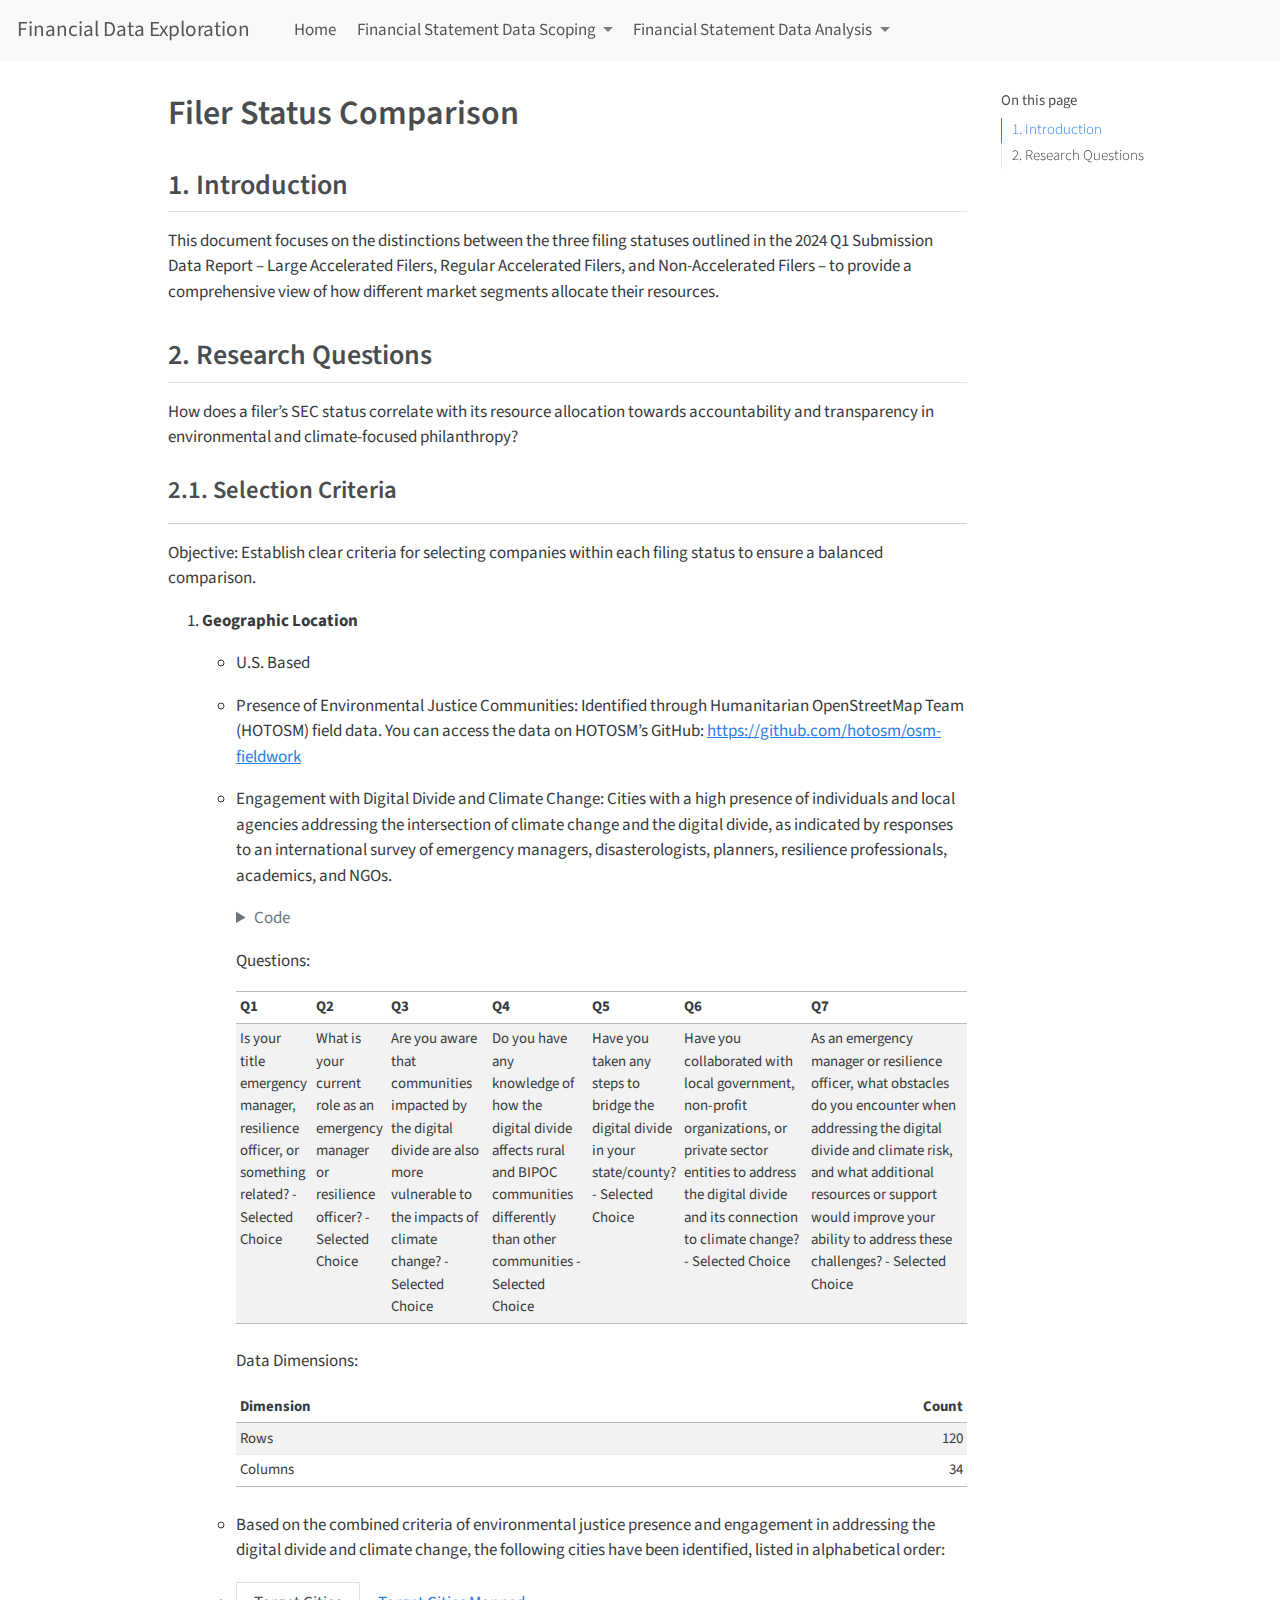
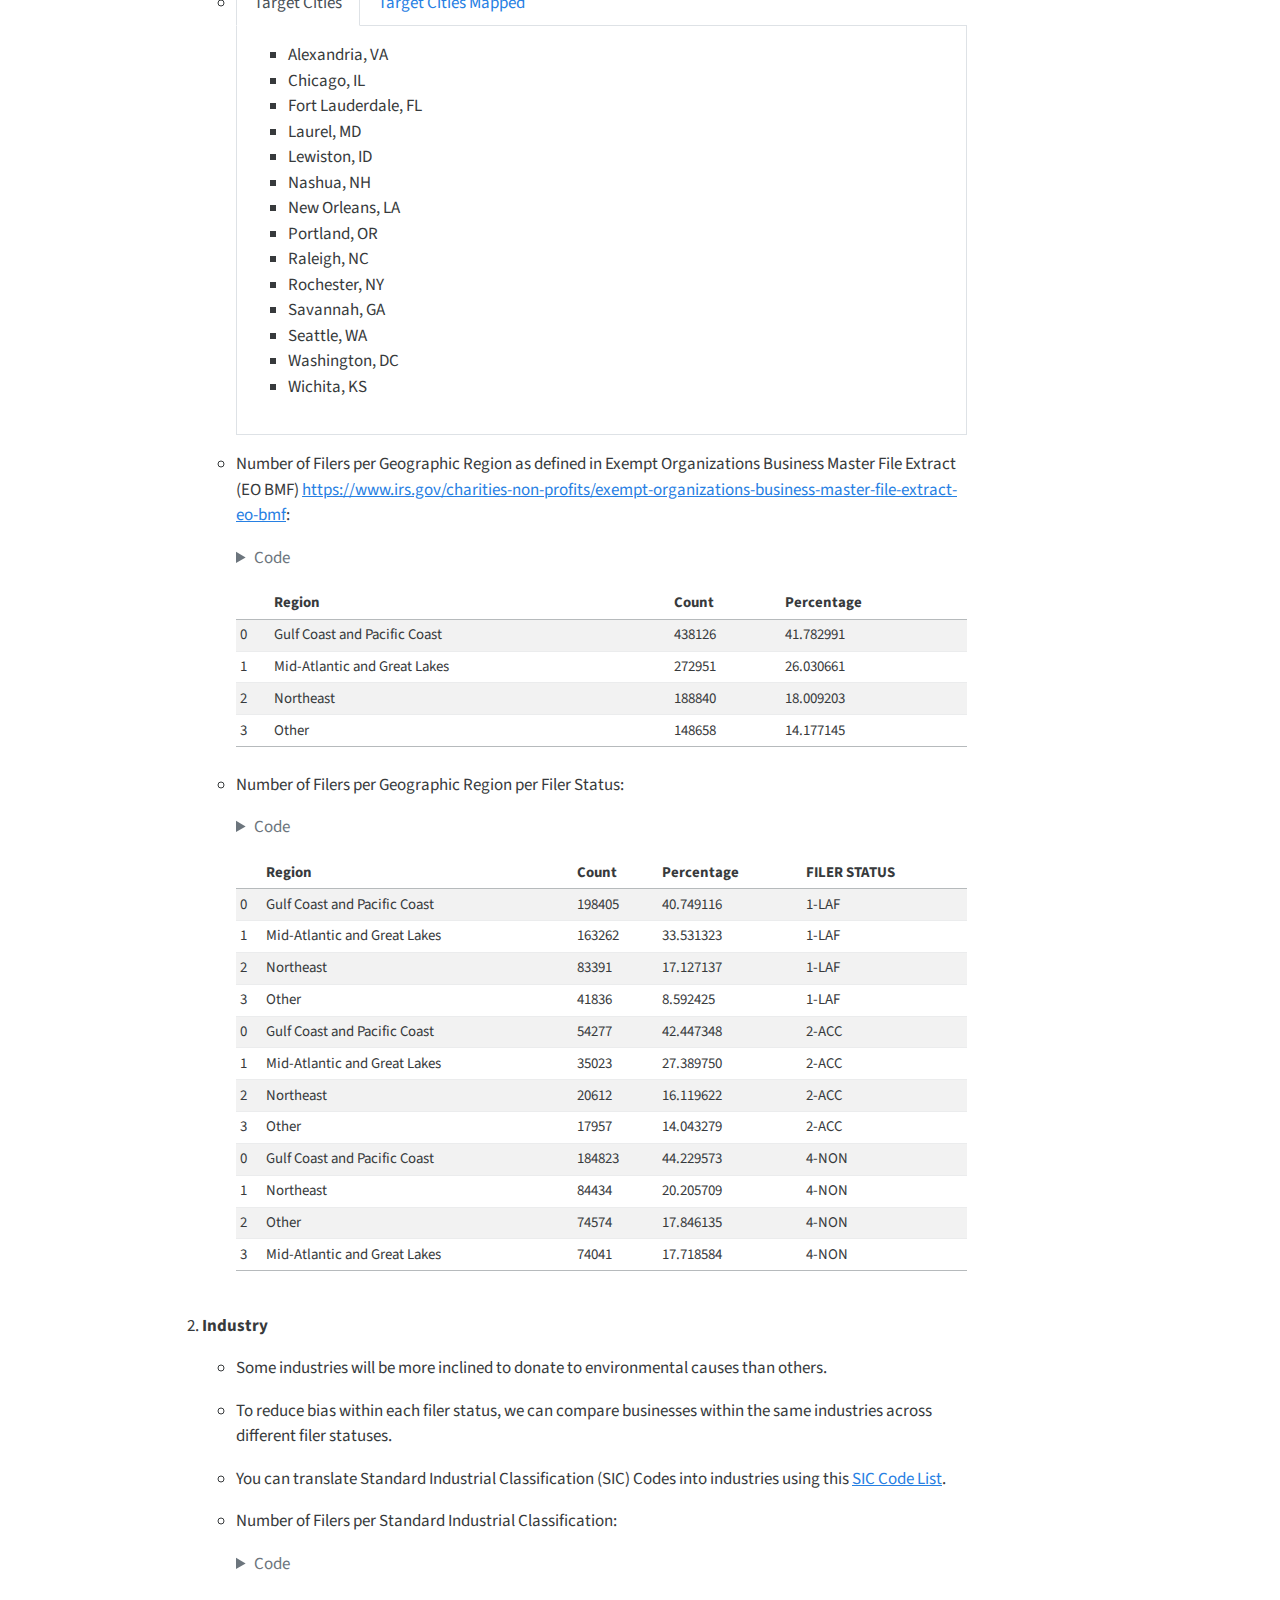
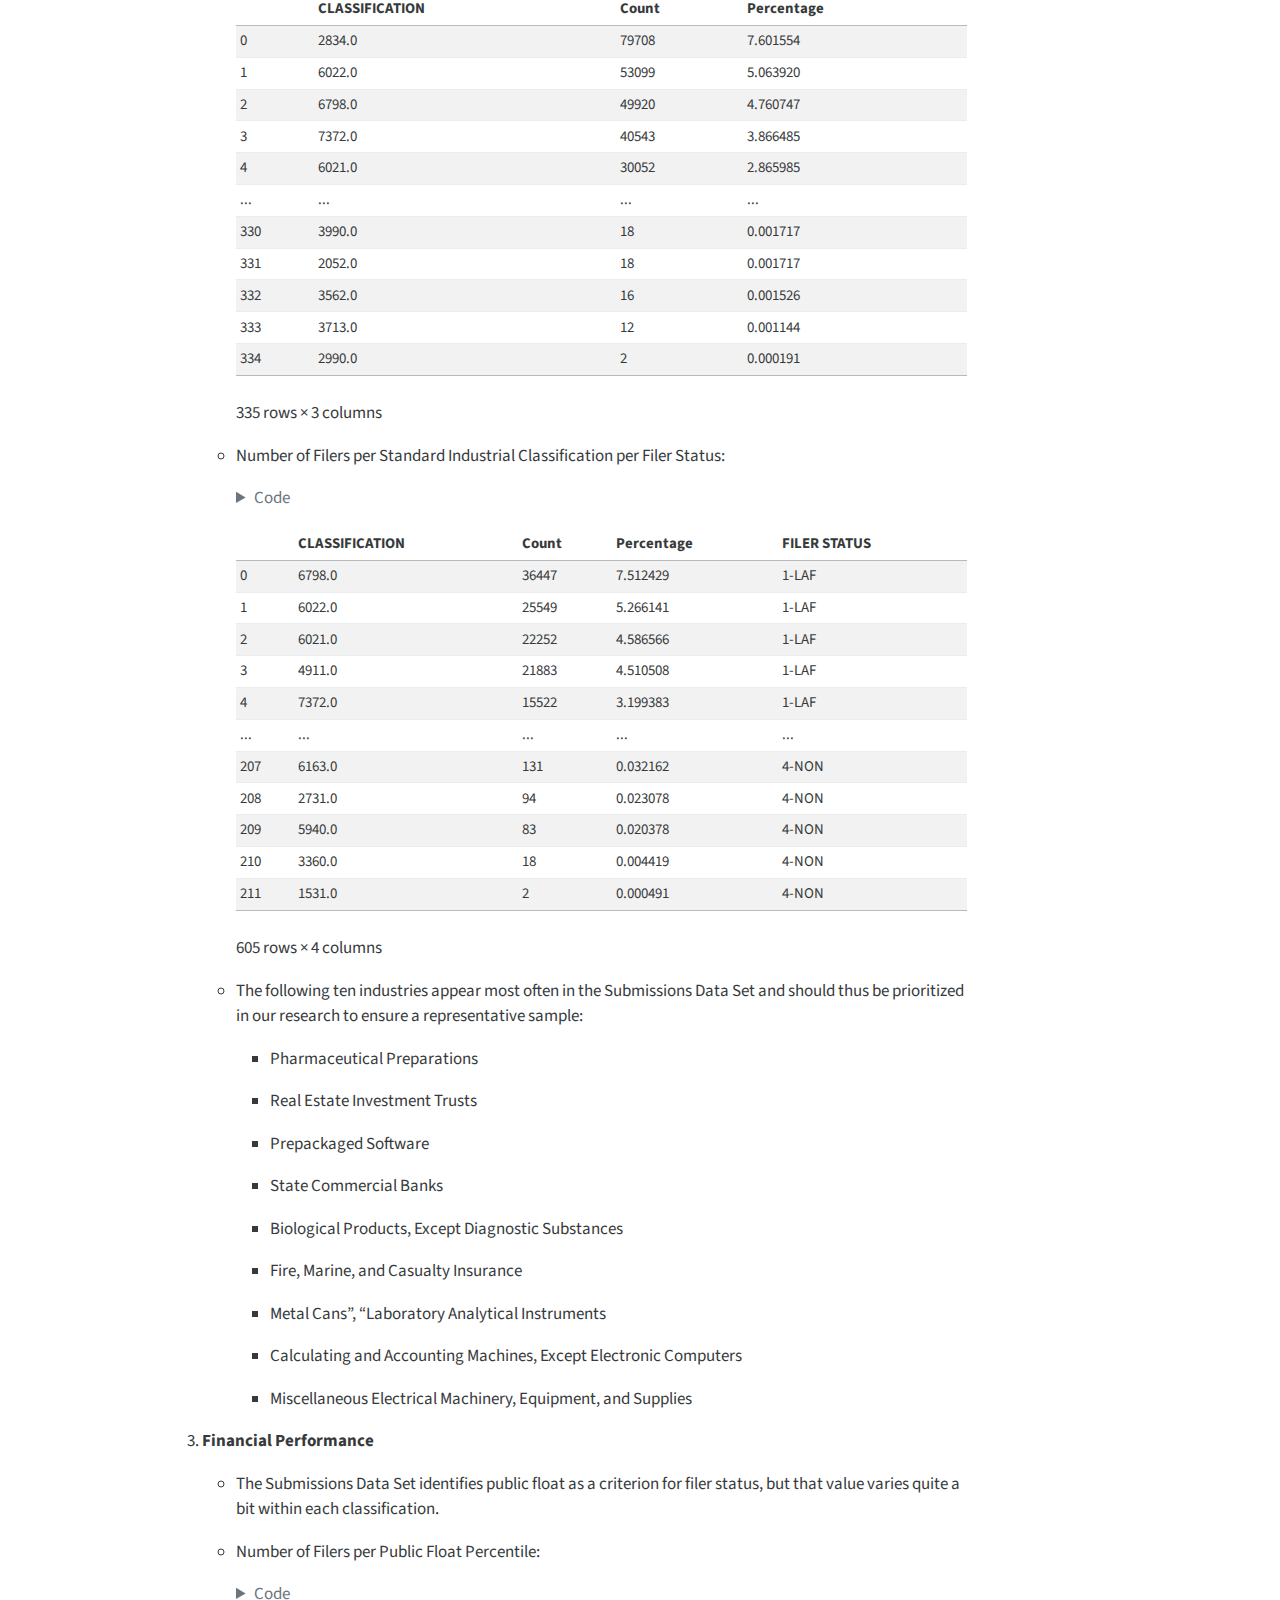
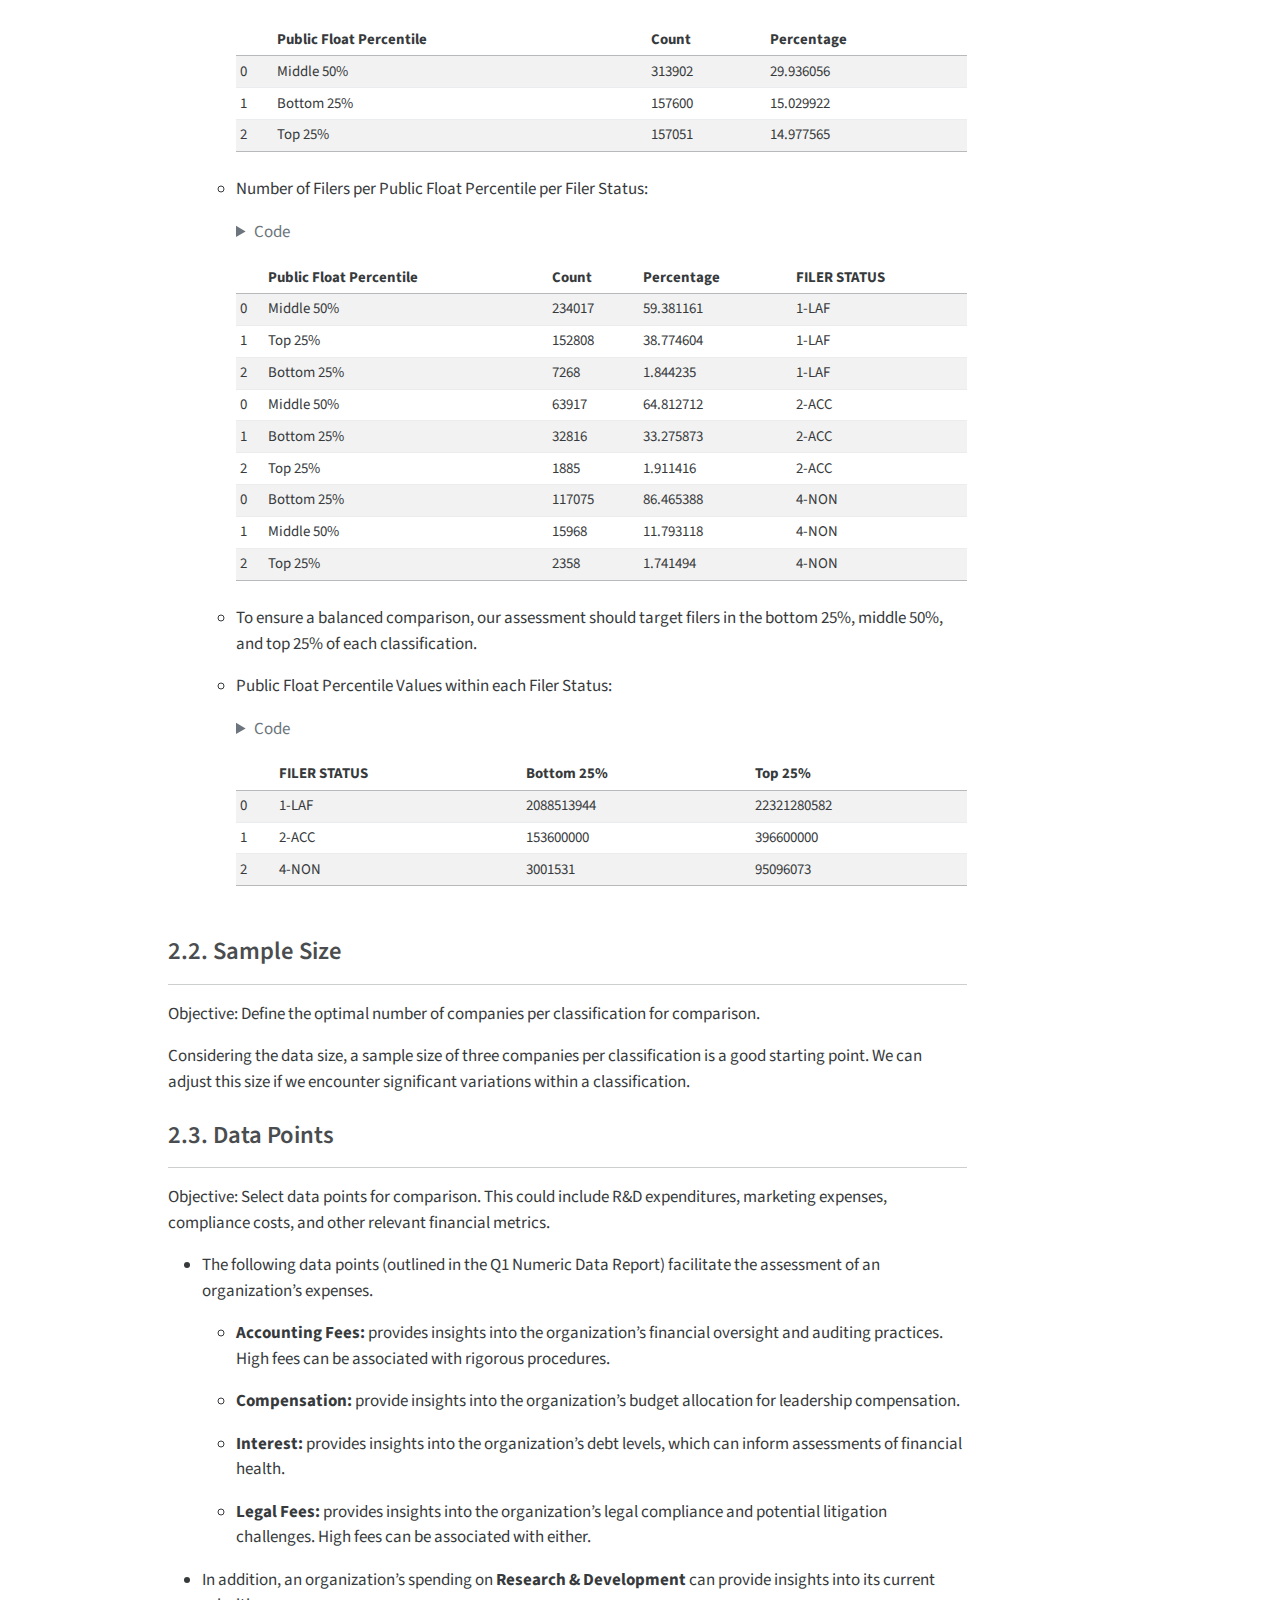
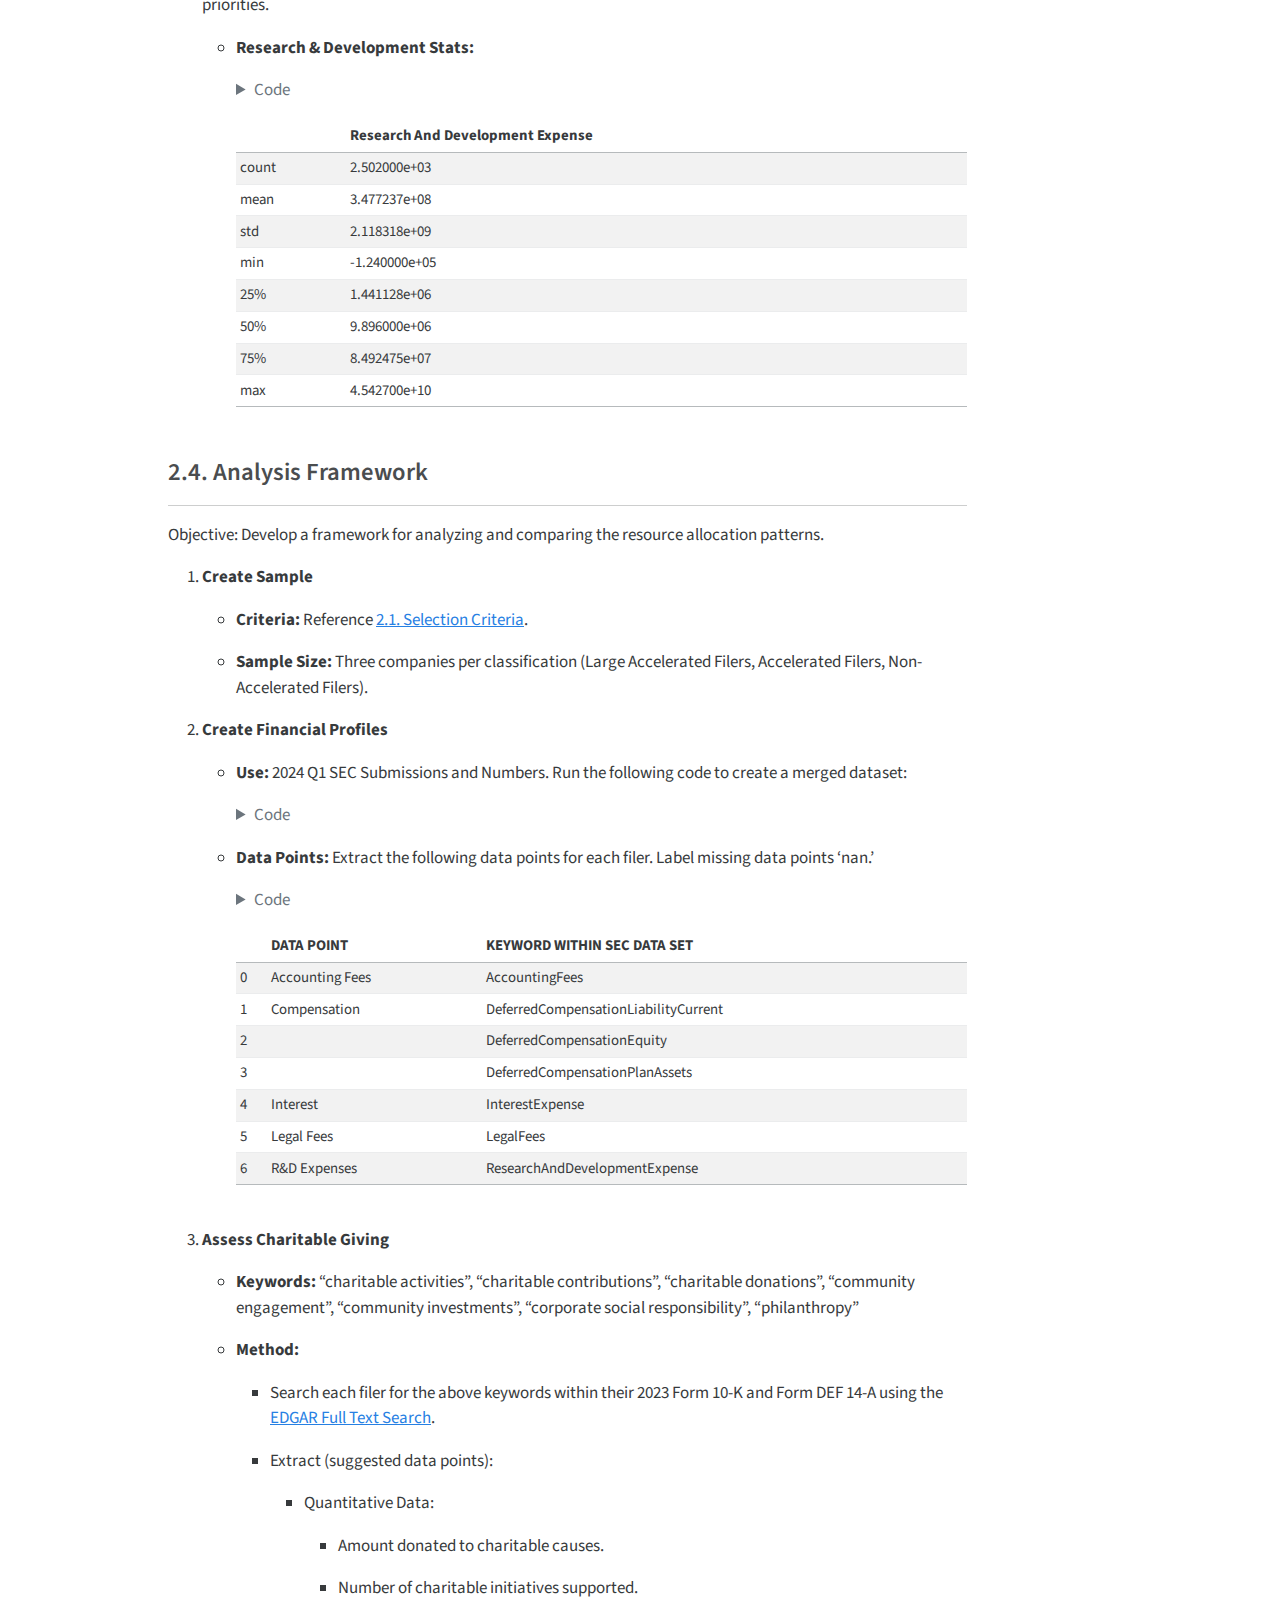
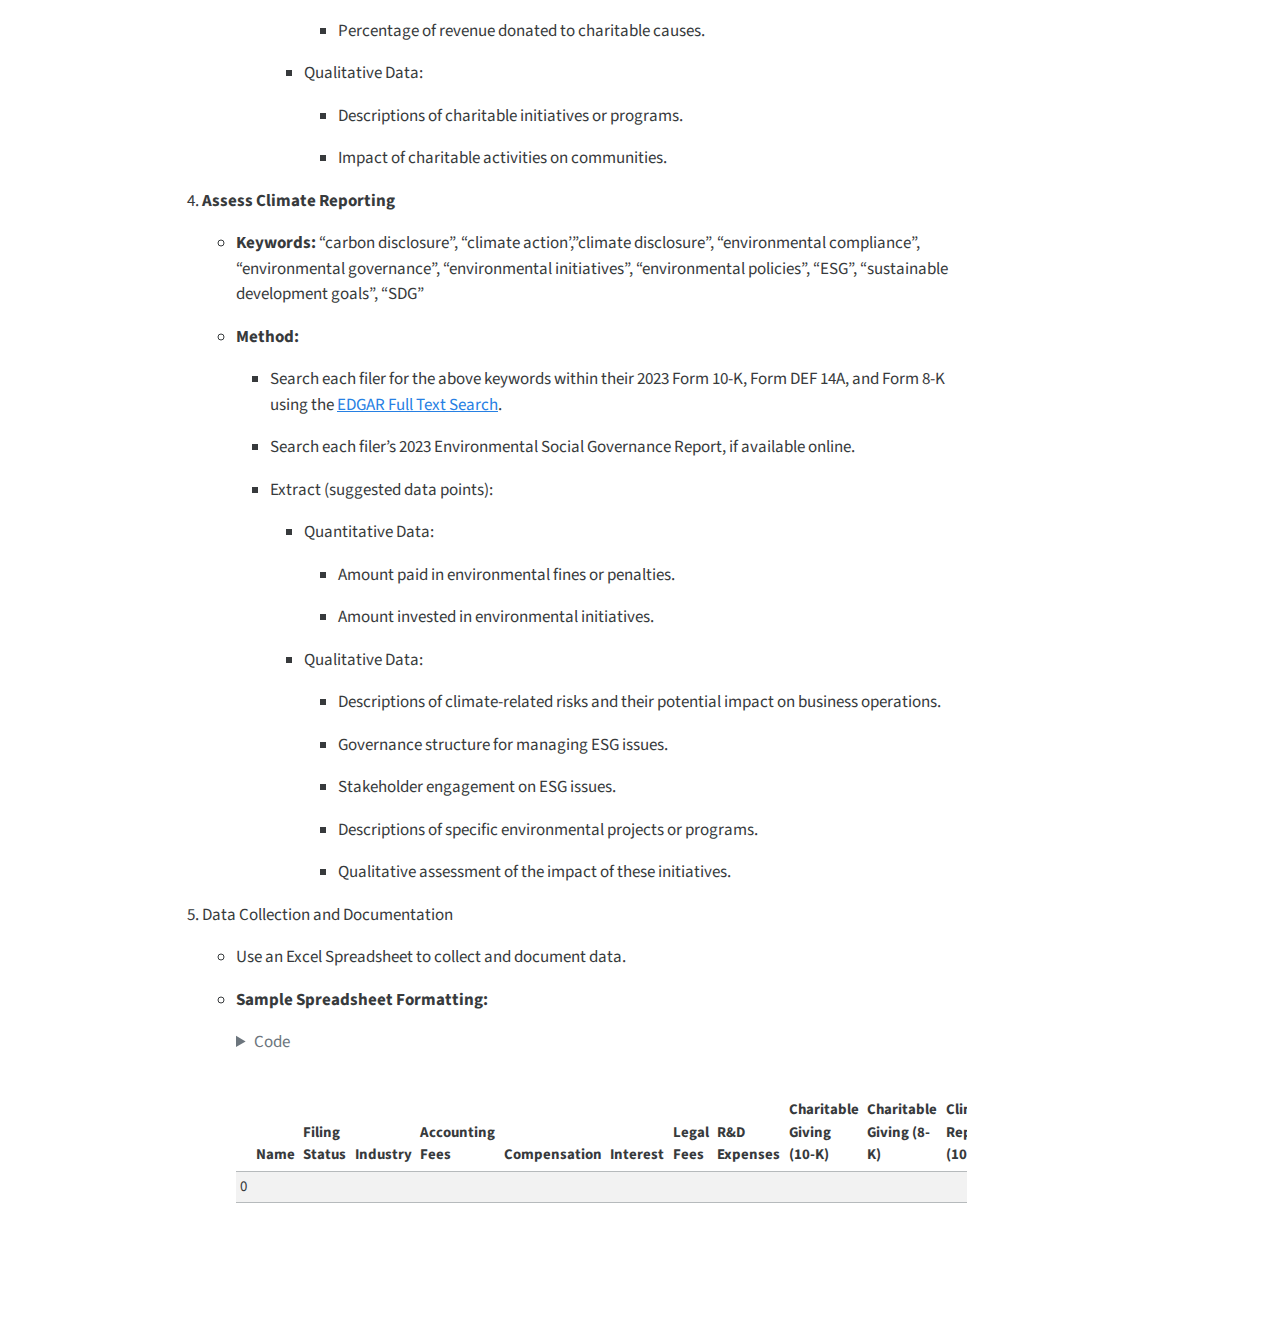
==== commit e9528099: "delete extraneous text" ====
--- a/docs/website/filer-status-comparison.html
+++ b/docs/website/filer-status-comparison.html
@@ -201,6 +201,7 @@
 </section>
 <section id="research-questions" class="level2">
 <h2 class="anchored" data-anchor-id="research-questions">2. Research Questions</h2>
+<p>How does a filer’s SEC status correlate with its resource allocation towards accountability and transparency in environmental and climate-focused philanthropy?</p>
 <section id="selection-criteria" class="level3">
 <h3 class="anchored" data-anchor-id="selection-criteria">2.1. Selection Criteria</h3>
 <hr>
@@ -343,26 +344,35 @@
 <span id="cb2-2"><a href="#cb2-2" aria-hidden="true" tabindex="-1"></a>sub_data <span class="op">=</span> pd.read_csv(<span class="st">'../data/sub.csv'</span>)</span>
 <span id="cb2-3"><a href="#cb2-3" aria-hidden="true" tabindex="-1"></a>num_data <span class="op">=</span> pd.read_csv(<span class="st">'../data/num.csv'</span>)</span>
 <span id="cb2-4"><a href="#cb2-4" aria-hidden="true" tabindex="-1"></a>merged_df <span class="op">=</span> pd.merge(sub_data, num_data, on<span class="op">=</span><span class="st">'ACCESSION NUMBER'</span>)</span>
-<span id="cb2-5"><a href="#cb2-5" aria-hidden="true" tabindex="-1"></a></span>
-<span id="cb2-6"><a href="#cb2-6" aria-hidden="true" tabindex="-1"></a><span class="co"># count number of filers per geographic region</span></span>
-<span id="cb2-7"><a href="#cb2-7" aria-hidden="true" tabindex="-1"></a>regions <span class="op">=</span> {</span>
-<span id="cb2-8"><a href="#cb2-8" aria-hidden="true" tabindex="-1"></a>    <span class="st">'Northeast'</span>: [<span class="st">'CT'</span>, <span class="st">'ME'</span>, <span class="st">'MA'</span>, <span class="st">'NH'</span>, <span class="st">'NJ'</span>, <span class="st">'NY'</span>, <span class="st">'RI'</span>, <span class="st">'VT'</span>],</span>
-<span id="cb2-9"><a href="#cb2-9" aria-hidden="true" tabindex="-1"></a>    <span class="st">'Mid-Atlantic and Great Lakes'</span>: [<span class="st">'DE'</span>, <span class="st">'DC'</span>, <span class="st">'IL'</span>, <span class="st">'IN'</span>, <span class="st">'IA'</span>, <span class="st">'KY'</span>, <span class="st">'MD'</span>, <span class="st">'MI'</span>, <span class="st">'MN'</span>, <span class="st">'NE'</span>, <span class="st">'NC'</span>, <span class="st">'ND'</span>, <span class="st">'OH'</span>, <span class="st">'PA'</span>, <span class="st">'SC'</span>, <span class="st">'SD'</span>, <span class="st">'VA'</span>, <span class="st">'WV'</span>, <span class="st">'WI'</span>],</span>
-<span id="cb2-10"><a href="#cb2-10" aria-hidden="true" tabindex="-1"></a>    <span class="st">'Gulf Coast and Pacific Coast'</span>: [<span class="st">'AL'</span>, <span class="st">'AK'</span>, <span class="st">'AR'</span>, <span class="st">'AZ'</span>, <span class="st">'CA'</span>, <span class="st">'CO'</span>, <span class="st">'FL'</span>, <span class="st">'GA'</span>, <span class="st">'HI'</span>, <span class="st">'ID'</span>, <span class="st">'KS'</span>, <span class="st">'LA'</span>, <span class="st">'MS'</span>, <span class="st">'MO'</span>, <span class="st">'MT'</span>, <span class="st">'NV'</span>, <span class="st">'NM'</span>, <span class="st">'OK'</span>, <span class="st">'OR'</span>, <span class="st">'TX'</span>, <span class="st">'TN'</span>, <span class="st">'UT'</span>, <span class="st">'WA'</span>, <span class="st">'WY'</span>],</span>
-<span id="cb2-11"><a href="#cb2-11" aria-hidden="true" tabindex="-1"></a>    <span class="st">'Other'</span>: [] <span class="co"># international and all others</span></span>
-<span id="cb2-12"><a href="#cb2-12" aria-hidden="true" tabindex="-1"></a>}</span>
-<span id="cb2-13"><a href="#cb2-13" aria-hidden="true" tabindex="-1"></a></span>
-<span id="cb2-14"><a href="#cb2-14" aria-hidden="true" tabindex="-1"></a><span class="kw">def</span> find_region(state):</span>
-<span id="cb2-15"><a href="#cb2-15" aria-hidden="true" tabindex="-1"></a>    <span class="cf">for</span> region, states <span class="kw">in</span> regions.items():</span>
-<span id="cb2-16"><a href="#cb2-16" aria-hidden="true" tabindex="-1"></a>        <span class="cf">if</span> state <span class="kw">in</span> states:</span>
-<span id="cb2-17"><a href="#cb2-17" aria-hidden="true" tabindex="-1"></a>            <span class="cf">return</span> region</span>
-<span id="cb2-18"><a href="#cb2-18" aria-hidden="true" tabindex="-1"></a>    <span class="cf">return</span> <span class="st">'Other'</span></span>
-<span id="cb2-19"><a href="#cb2-19" aria-hidden="true" tabindex="-1"></a></span>
-<span id="cb2-20"><a href="#cb2-20" aria-hidden="true" tabindex="-1"></a>merged_df[<span class="st">'Region'</span>] <span class="op">=</span> merged_df[<span class="st">'BA STATE'</span>].<span class="bu">apply</span>(find_region)</span>
-<span id="cb2-21"><a href="#cb2-21" aria-hidden="true" tabindex="-1"></a>region_counts <span class="op">=</span> merged_df[<span class="st">'Region'</span>].value_counts().reset_index()</span>
-<span id="cb2-22"><a href="#cb2-22" aria-hidden="true" tabindex="-1"></a>region_counts.columns <span class="op">=</span> [<span class="st">'Region'</span>, <span class="st">'Count'</span>]</span>
-<span id="cb2-23"><a href="#cb2-23" aria-hidden="true" tabindex="-1"></a></span>
-<span id="cb2-24"><a href="#cb2-24" aria-hidden="true" tabindex="-1"></a>display(region_counts)</span></code><button title="Copy to Clipboard" class="code-copy-button"><i class="bi"></i></button></pre></div>
+<span id="cb2-5"><a href="#cb2-5" aria-hidden="true" tabindex="-1"></a>total_count <span class="op">=</span> <span class="bu">len</span>(merged_df)</span>
+<span id="cb2-6"><a href="#cb2-6" aria-hidden="true" tabindex="-1"></a></span>
+<span id="cb2-7"><a href="#cb2-7" aria-hidden="true" tabindex="-1"></a><span class="co"># count number of filers per geographic region</span></span>
+<span id="cb2-8"><a href="#cb2-8" aria-hidden="true" tabindex="-1"></a>regions <span class="op">=</span> {</span>
+<span id="cb2-9"><a href="#cb2-9" aria-hidden="true" tabindex="-1"></a>    <span class="st">'Northeast'</span>: [<span class="st">'CT'</span>, <span class="st">'ME'</span>, <span class="st">'MA'</span>, <span class="st">'NH'</span>, <span class="st">'NJ'</span>, <span class="st">'NY'</span>, <span class="st">'RI'</span>, <span class="st">'VT'</span>],</span>
+<span id="cb2-10"><a href="#cb2-10" aria-hidden="true" tabindex="-1"></a>    <span class="st">'Mid-Atlantic and Great Lakes'</span>: [<span class="st">'DE'</span>, <span class="st">'DC'</span>, <span class="st">'IL'</span>, <span class="st">'IN'</span>, <span class="st">'IA'</span>, <span class="st">'KY'</span>, <span class="st">'MD'</span>, <span class="st">'MI'</span>, <span class="st">'MN'</span>, <span class="st">'NE'</span>, <span class="st">'NC'</span>, <span class="st">'ND'</span>, <span class="st">'OH'</span>, <span class="st">'PA'</span>, <span class="st">'SC'</span>, <span class="st">'SD'</span>, <span class="st">'VA'</span>, <span class="st">'WV'</span>, <span class="st">'WI'</span>],</span>
+<span id="cb2-11"><a href="#cb2-11" aria-hidden="true" tabindex="-1"></a>    <span class="st">'Gulf Coast and Pacific Coast'</span>: [<span class="st">'AL'</span>, <span class="st">'AK'</span>, <span class="st">'AR'</span>, <span class="st">'AZ'</span>, <span class="st">'CA'</span>, <span class="st">'CO'</span>, <span class="st">'FL'</span>, <span class="st">'GA'</span>, <span class="st">'HI'</span>, <span class="st">'ID'</span>, <span class="st">'KS'</span>, <span class="st">'LA'</span>, <span class="st">'MS'</span>, <span class="st">'MO'</span>, <span class="st">'MT'</span>, <span class="st">'NV'</span>, <span class="st">'NM'</span>, <span class="st">'OK'</span>, <span class="st">'OR'</span>, <span class="st">'TX'</span>, <span class="st">'TN'</span>, <span class="st">'UT'</span>, <span class="st">'WA'</span>, <span class="st">'WY'</span>],</span>
+<span id="cb2-12"><a href="#cb2-12" aria-hidden="true" tabindex="-1"></a>    <span class="st">'Other'</span>: [] <span class="co"># international and all others</span></span>
+<span id="cb2-13"><a href="#cb2-13" aria-hidden="true" tabindex="-1"></a>}</span>
+<span id="cb2-14"><a href="#cb2-14" aria-hidden="true" tabindex="-1"></a></span>
+<span id="cb2-15"><a href="#cb2-15" aria-hidden="true" tabindex="-1"></a></span>
+<span id="cb2-16"><a href="#cb2-16" aria-hidden="true" tabindex="-1"></a><span class="kw">def</span> find_region(state):</span>
+<span id="cb2-17"><a href="#cb2-17" aria-hidden="true" tabindex="-1"></a>    <span class="cf">for</span> region, states <span class="kw">in</span> regions.items():</span>
+<span id="cb2-18"><a href="#cb2-18" aria-hidden="true" tabindex="-1"></a>        <span class="cf">if</span> state <span class="kw">in</span> states:</span>
+<span id="cb2-19"><a href="#cb2-19" aria-hidden="true" tabindex="-1"></a>            <span class="cf">return</span> region</span>
+<span id="cb2-20"><a href="#cb2-20" aria-hidden="true" tabindex="-1"></a>    <span class="cf">return</span> <span class="st">'Other'</span></span>
+<span id="cb2-21"><a href="#cb2-21" aria-hidden="true" tabindex="-1"></a></span>
+<span id="cb2-22"><a href="#cb2-22" aria-hidden="true" tabindex="-1"></a><span class="co"># add 'Region' column with the matching region for each state</span></span>
+<span id="cb2-23"><a href="#cb2-23" aria-hidden="true" tabindex="-1"></a>merged_df[<span class="st">'Region'</span>] <span class="op">=</span> merged_df[<span class="st">'BA STATE'</span>].<span class="bu">apply</span>(find_region)</span>
+<span id="cb2-24"><a href="#cb2-24" aria-hidden="true" tabindex="-1"></a></span>
+<span id="cb2-25"><a href="#cb2-25" aria-hidden="true" tabindex="-1"></a><span class="co"># calculate number of filers per region</span></span>
+<span id="cb2-26"><a href="#cb2-26" aria-hidden="true" tabindex="-1"></a>region_counts <span class="op">=</span> merged_df[<span class="st">'Region'</span>].value_counts().reset_index()</span>
+<span id="cb2-27"><a href="#cb2-27" aria-hidden="true" tabindex="-1"></a>region_counts.columns <span class="op">=</span> [<span class="st">'Region'</span>, <span class="st">'Count'</span>]</span>
+<span id="cb2-28"><a href="#cb2-28" aria-hidden="true" tabindex="-1"></a></span>
+<span id="cb2-29"><a href="#cb2-29" aria-hidden="true" tabindex="-1"></a><span class="co"># calculate percentage of total filers per region</span></span>
+<span id="cb2-30"><a href="#cb2-30" aria-hidden="true" tabindex="-1"></a>region_counts[<span class="st">'Percentage'</span>] <span class="op">=</span> (region_counts[<span class="st">'Count'</span>] <span class="op">/</span> total_count) <span class="op">*</span> <span class="dv">100</span></span>
+<span id="cb2-31"><a href="#cb2-31" aria-hidden="true" tabindex="-1"></a></span>
+<span id="cb2-32"><a href="#cb2-32" aria-hidden="true" tabindex="-1"></a><span class="co"># show the resulting dataframe</span></span>
+<span id="cb2-33"><a href="#cb2-33" aria-hidden="true" tabindex="-1"></a>display(region_counts)</span></code><button title="Copy to Clipboard" class="code-copy-button"><i class="bi"></i></button></pre></div>
 </details>
 <div class="cell-output cell-output-display">
 <div>
@@ -374,6 +384,7 @@
 <th data-quarto-table-cell-role="th"></th>
 <th data-quarto-table-cell-role="th">Region</th>
 <th data-quarto-table-cell-role="th">Count</th>
+<th data-quarto-table-cell-role="th">Percentage</th>
 </tr>
 </thead>
 <tbody>
@@ -381,21 +392,25 @@
 <td data-quarto-table-cell-role="th">0</td>
 <td>Gulf Coast and Pacific Coast</td>
 <td>438126</td>
+<td>41.782991</td>
 </tr>
 <tr class="even">
 <td data-quarto-table-cell-role="th">1</td>
 <td>Mid-Atlantic and Great Lakes</td>
 <td>272951</td>
+<td>26.030661</td>
 </tr>
 <tr class="odd">
 <td data-quarto-table-cell-role="th">2</td>
 <td>Northeast</td>
 <td>188840</td>
+<td>18.009203</td>
 </tr>
 <tr class="even">
 <td data-quarto-table-cell-role="th">3</td>
 <td>Other</td>
 <td>148658</td>
+<td>14.177145</td>
 </tr>
 </tbody>
 </table>
@@ -411,19 +426,23 @@
 <span id="cb3-2"><a href="#cb3-2" aria-hidden="true" tabindex="-1"></a>region_counts_per_filer <span class="op">=</span> pd.DataFrame()</span>
 <span id="cb3-3"><a href="#cb3-3" aria-hidden="true" tabindex="-1"></a></span>
 <span id="cb3-4"><a href="#cb3-4" aria-hidden="true" tabindex="-1"></a><span class="kw">def</span> add_counts_per_filer(grouped, field, field_name):</span>
-<span id="cb3-5"><a href="#cb3-5" aria-hidden="true" tabindex="-1"></a>    counts_by_filer <span class="op">=</span> []</span>
+<span id="cb3-5"><a href="#cb3-5" aria-hidden="true" tabindex="-1"></a>    counts_per_filer <span class="op">=</span> []</span>
 <span id="cb3-6"><a href="#cb3-6" aria-hidden="true" tabindex="-1"></a>    <span class="cf">for</span> name, group <span class="kw">in</span> grouped:</span>
 <span id="cb3-7"><a href="#cb3-7" aria-hidden="true" tabindex="-1"></a>        counts <span class="op">=</span> group[field].value_counts().reset_index()</span>
 <span id="cb3-8"><a href="#cb3-8" aria-hidden="true" tabindex="-1"></a>        counts.columns <span class="op">=</span> [field_name, <span class="st">'Count'</span>]</span>
-<span id="cb3-9"><a href="#cb3-9" aria-hidden="true" tabindex="-1"></a>        counts[<span class="st">'FILER STATUS'</span>] <span class="op">=</span> name</span>
-<span id="cb3-10"><a href="#cb3-10" aria-hidden="true" tabindex="-1"></a>        counts_by_filer.append(counts)</span>
-<span id="cb3-11"><a href="#cb3-11" aria-hidden="true" tabindex="-1"></a>    <span class="cf">return</span> pd.concat(counts_by_filer)</span>
+<span id="cb3-9"><a href="#cb3-9" aria-hidden="true" tabindex="-1"></a></span>
+<span id="cb3-10"><a href="#cb3-10" aria-hidden="true" tabindex="-1"></a>        total_count <span class="op">=</span> counts[<span class="st">'Count'</span>].<span class="bu">sum</span>()</span>
+<span id="cb3-11"><a href="#cb3-11" aria-hidden="true" tabindex="-1"></a>        counts[<span class="st">'Percentage'</span>] <span class="op">=</span> (counts[<span class="st">'Count'</span>] <span class="op">/</span> total_count) <span class="op">*</span> <span class="dv">100</span></span>
 <span id="cb3-12"><a href="#cb3-12" aria-hidden="true" tabindex="-1"></a></span>
-<span id="cb3-13"><a href="#cb3-13" aria-hidden="true" tabindex="-1"></a><span class="co"># count number of filers per geographic region per filer status</span></span>
-<span id="cb3-14"><a href="#cb3-14" aria-hidden="true" tabindex="-1"></a>region_counts_per_filer <span class="op">=</span> add_counts_per_filer(grouped, <span class="st">'Region'</span>, <span class="st">'Region'</span>)</span>
-<span id="cb3-15"><a href="#cb3-15" aria-hidden="true" tabindex="-1"></a></span>
-<span id="cb3-16"><a href="#cb3-16" aria-hidden="true" tabindex="-1"></a><span class="co"># show the resulting dataframe</span></span>
-<span id="cb3-17"><a href="#cb3-17" aria-hidden="true" tabindex="-1"></a>display(region_counts_per_filer)</span></code><button title="Copy to Clipboard" class="code-copy-button"><i class="bi"></i></button></pre></div>
+<span id="cb3-13"><a href="#cb3-13" aria-hidden="true" tabindex="-1"></a>        counts[<span class="st">'FILER STATUS'</span>] <span class="op">=</span> name</span>
+<span id="cb3-14"><a href="#cb3-14" aria-hidden="true" tabindex="-1"></a>        counts_per_filer.append(counts)</span>
+<span id="cb3-15"><a href="#cb3-15" aria-hidden="true" tabindex="-1"></a>    <span class="cf">return</span> pd.concat(counts_per_filer)</span>
+<span id="cb3-16"><a href="#cb3-16" aria-hidden="true" tabindex="-1"></a></span>
+<span id="cb3-17"><a href="#cb3-17" aria-hidden="true" tabindex="-1"></a><span class="co"># count number of filers per geographic region per filer status</span></span>
+<span id="cb3-18"><a href="#cb3-18" aria-hidden="true" tabindex="-1"></a>region_counts_per_filer <span class="op">=</span> add_counts_per_filer(grouped, <span class="st">'Region'</span>, <span class="st">'Region'</span>)</span>
+<span id="cb3-19"><a href="#cb3-19" aria-hidden="true" tabindex="-1"></a></span>
+<span id="cb3-20"><a href="#cb3-20" aria-hidden="true" tabindex="-1"></a><span class="co"># show the resulting dataframe</span></span>
+<span id="cb3-21"><a href="#cb3-21" aria-hidden="true" tabindex="-1"></a>display(region_counts_per_filer)</span></code><button title="Copy to Clipboard" class="code-copy-button"><i class="bi"></i></button></pre></div>
 </details>
 <div class="cell-output cell-output-display">
 <div>
@@ -435,6 +454,7 @@
 <th data-quarto-table-cell-role="th"></th>
 <th data-quarto-table-cell-role="th">Region</th>
 <th data-quarto-table-cell-role="th">Count</th>
+<th data-quarto-table-cell-role="th">Percentage</th>
 <th data-quarto-table-cell-role="th">FILER STATUS</th>
 </tr>
 </thead>
@@ -443,72 +463,84 @@
 <td data-quarto-table-cell-role="th">0</td>
 <td>Gulf Coast and Pacific Coast</td>
 <td>198405</td>
+<td>40.749116</td>
 <td>1-LAF</td>
 </tr>
 <tr class="even">
 <td data-quarto-table-cell-role="th">1</td>
 <td>Mid-Atlantic and Great Lakes</td>
 <td>163262</td>
+<td>33.531323</td>
 <td>1-LAF</td>
 </tr>
 <tr class="odd">
 <td data-quarto-table-cell-role="th">2</td>
 <td>Northeast</td>
 <td>83391</td>
+<td>17.127137</td>
 <td>1-LAF</td>
 </tr>
 <tr class="even">
 <td data-quarto-table-cell-role="th">3</td>
 <td>Other</td>
 <td>41836</td>
+<td>8.592425</td>
 <td>1-LAF</td>
 </tr>
 <tr class="odd">
 <td data-quarto-table-cell-role="th">0</td>
 <td>Gulf Coast and Pacific Coast</td>
 <td>54277</td>
+<td>42.447348</td>
 <td>2-ACC</td>
 </tr>
 <tr class="even">
 <td data-quarto-table-cell-role="th">1</td>
 <td>Mid-Atlantic and Great Lakes</td>
 <td>35023</td>
+<td>27.389750</td>
 <td>2-ACC</td>
 </tr>
 <tr class="odd">
 <td data-quarto-table-cell-role="th">2</td>
 <td>Northeast</td>
 <td>20612</td>
+<td>16.119622</td>
 <td>2-ACC</td>
 </tr>
 <tr class="even">
 <td data-quarto-table-cell-role="th">3</td>
 <td>Other</td>
 <td>17957</td>
+<td>14.043279</td>
 <td>2-ACC</td>
 </tr>
 <tr class="odd">
 <td data-quarto-table-cell-role="th">0</td>
 <td>Gulf Coast and Pacific Coast</td>
 <td>184823</td>
+<td>44.229573</td>
 <td>4-NON</td>
 </tr>
 <tr class="even">
 <td data-quarto-table-cell-role="th">1</td>
 <td>Northeast</td>
 <td>84434</td>
+<td>20.205709</td>
 <td>4-NON</td>
 </tr>
 <tr class="odd">
 <td data-quarto-table-cell-role="th">2</td>
 <td>Other</td>
 <td>74574</td>
+<td>17.846135</td>
 <td>4-NON</td>
 </tr>
 <tr class="even">
 <td data-quarto-table-cell-role="th">3</td>
 <td>Mid-Atlantic and Great Lakes</td>
 <td>74041</td>
+<td>17.718584</td>
 <td>4-NON</td>
 </tr>
 </tbody>
@@ -528,10 +560,13 @@
 <details>
 <summary>Code</summary>
 <div class="sourceCode cell-code" id="cb4"><pre class="sourceCode python code-with-copy"><code class="sourceCode python"><span id="cb4-1"><a href="#cb4-1" aria-hidden="true" tabindex="-1"></a><span class="co"># count number of filers per standard industrial classification</span></span>
-<span id="cb4-2"><a href="#cb4-2" aria-hidden="true" tabindex="-1"></a>classifications <span class="op">=</span> sub_data[<span class="st">'CLASSIFICATION'</span>].value_counts().reset_index()</span>
-<span id="cb4-3"><a href="#cb4-3" aria-hidden="true" tabindex="-1"></a>classifications.columns <span class="op">=</span> [<span class="st">'CLASSIFICATION'</span>, <span class="st">'Count'</span>]</span>
+<span id="cb4-2"><a href="#cb4-2" aria-hidden="true" tabindex="-1"></a>classification_counts <span class="op">=</span>  merged_df[<span class="st">'CLASSIFICATION'</span>].value_counts().reset_index()</span>
+<span id="cb4-3"><a href="#cb4-3" aria-hidden="true" tabindex="-1"></a>classification_counts.columns <span class="op">=</span> [<span class="st">'CLASSIFICATION'</span>, <span class="st">'Count'</span>]</span>
 <span id="cb4-4"><a href="#cb4-4" aria-hidden="true" tabindex="-1"></a></span>
-<span id="cb4-5"><a href="#cb4-5" aria-hidden="true" tabindex="-1"></a>display(classifications)</span></code><button title="Copy to Clipboard" class="code-copy-button"><i class="bi"></i></button></pre></div>
+<span id="cb4-5"><a href="#cb4-5" aria-hidden="true" tabindex="-1"></a><span class="co"># calculate percentage of total filers per region</span></span>
+<span id="cb4-6"><a href="#cb4-6" aria-hidden="true" tabindex="-1"></a>classification_counts[<span class="st">'Percentage'</span>] <span class="op">=</span> (classification_counts[<span class="st">'Count'</span>] <span class="op">/</span> total_count) <span class="op">*</span> <span class="dv">100</span></span>
+<span id="cb4-7"><a href="#cb4-7" aria-hidden="true" tabindex="-1"></a></span>
+<span id="cb4-8"><a href="#cb4-8" aria-hidden="true" tabindex="-1"></a>display(classification_counts)</span></code><button title="Copy to Clipboard" class="code-copy-button"><i class="bi"></i></button></pre></div>
 </details>
 <div class="cell-output cell-output-display">
 <div>
@@ -543,68 +578,80 @@
 <th data-quarto-table-cell-role="th"></th>
 <th data-quarto-table-cell-role="th">CLASSIFICATION</th>
 <th data-quarto-table-cell-role="th">Count</th>
+<th data-quarto-table-cell-role="th">Percentage</th>
 </tr>
 </thead>
 <tbody>
 <tr class="odd">
 <td data-quarto-table-cell-role="th">0</td>
 <td>2834.0</td>
-<td>2574</td>
+<td>79708</td>
+<td>7.601554</td>
 </tr>
 <tr class="even">
 <td data-quarto-table-cell-role="th">1</td>
+<td>6022.0</td>
+<td>53099</td>
+<td>5.063920</td>
+</tr>
+<tr class="odd">
+<td data-quarto-table-cell-role="th">2</td>
 <td>6798.0</td>
-<td>1043</td>
-</tr>
-<tr class="odd">
-<td data-quarto-table-cell-role="th">2</td>
+<td>49920</td>
+<td>4.760747</td>
+</tr>
+<tr class="even">
+<td data-quarto-table-cell-role="th">3</td>
 <td>7372.0</td>
-<td>860</td>
-</tr>
-<tr class="even">
-<td data-quarto-table-cell-role="th">3</td>
-<td>6022.0</td>
-<td>836</td>
+<td>40543</td>
+<td>3.866485</td>
 </tr>
 <tr class="odd">
 <td data-quarto-table-cell-role="th">4</td>
-<td>2836.0</td>
-<td>801</td>
+<td>6021.0</td>
+<td>30052</td>
+<td>2.865985</td>
 </tr>
 <tr class="even">
 <td data-quarto-table-cell-role="th">...</td>
 <td>...</td>
 <td>...</td>
-</tr>
-<tr class="odd">
-<td data-quarto-table-cell-role="th">391</td>
-<td>2390.0</td>
-<td>1</td>
-</tr>
-<tr class="even">
-<td data-quarto-table-cell-role="th">392</td>
-<td>3555.0</td>
-<td>1</td>
-</tr>
-<tr class="odd">
-<td data-quarto-table-cell-role="th">393</td>
-<td>4581.0</td>
-<td>1</td>
-</tr>
-<tr class="even">
-<td data-quarto-table-cell-role="th">394</td>
-<td>3272.0</td>
-<td>1</td>
-</tr>
-<tr class="odd">
-<td data-quarto-table-cell-role="th">395</td>
-<td>2761.0</td>
-<td>1</td>
+<td>...</td>
+</tr>
+<tr class="odd">
+<td data-quarto-table-cell-role="th">330</td>
+<td>3990.0</td>
+<td>18</td>
+<td>0.001717</td>
+</tr>
+<tr class="even">
+<td data-quarto-table-cell-role="th">331</td>
+<td>2052.0</td>
+<td>18</td>
+<td>0.001717</td>
+</tr>
+<tr class="odd">
+<td data-quarto-table-cell-role="th">332</td>
+<td>3562.0</td>
+<td>16</td>
+<td>0.001526</td>
+</tr>
+<tr class="even">
+<td data-quarto-table-cell-role="th">333</td>
+<td>3713.0</td>
+<td>12</td>
+<td>0.001144</td>
+</tr>
+<tr class="odd">
+<td data-quarto-table-cell-role="th">334</td>
+<td>2990.0</td>
+<td>2</td>
+<td>0.000191</td>
 </tr>
 </tbody>
 </table>
 
-<p>396 rows × 2 columns</p>
+<p>335 rows × 3 columns</p>
 </div>
 </div>
 </div></li>
@@ -616,7 +663,8 @@
 <span id="cb5-2"><a href="#cb5-2" aria-hidden="true" tabindex="-1"></a></span>
 <span id="cb5-3"><a href="#cb5-3" aria-hidden="true" tabindex="-1"></a><span class="co"># count number of filers per standard industrial classification per filer status</span></span>
 <span id="cb5-4"><a href="#cb5-4" aria-hidden="true" tabindex="-1"></a>classification_counts_per_filer <span class="op">=</span> add_counts_per_filer(grouped, <span class="st">'CLASSIFICATION'</span>, <span class="st">'CLASSIFICATION'</span>)</span>
-<span id="cb5-5"><a href="#cb5-5" aria-hidden="true" tabindex="-1"></a>display(classification_counts_per_filer)</span></code><button title="Copy to Clipboard" class="code-copy-button"><i class="bi"></i></button></pre></div>
+<span id="cb5-5"><a href="#cb5-5" aria-hidden="true" tabindex="-1"></a></span>
+<span id="cb5-6"><a href="#cb5-6" aria-hidden="true" tabindex="-1"></a>display(classification_counts_per_filer)</span></code><button title="Copy to Clipboard" class="code-copy-button"><i class="bi"></i></button></pre></div>
 </details>
 <div class="cell-output cell-output-display">
 <div>
@@ -628,6 +676,7 @@
 <th data-quarto-table-cell-role="th"></th>
 <th data-quarto-table-cell-role="th">CLASSIFICATION</th>
 <th data-quarto-table-cell-role="th">Count</th>
+<th data-quarto-table-cell-role="th">Percentage</th>
 <th data-quarto-table-cell-role="th">FILER STATUS</th>
 </tr>
 </thead>
@@ -636,30 +685,35 @@
 <td data-quarto-table-cell-role="th">0</td>
 <td>6798.0</td>
 <td>36447</td>
+<td>7.512429</td>
 <td>1-LAF</td>
 </tr>
 <tr class="even">
 <td data-quarto-table-cell-role="th">1</td>
 <td>6022.0</td>
 <td>25549</td>
+<td>5.266141</td>
 <td>1-LAF</td>
 </tr>
 <tr class="odd">
 <td data-quarto-table-cell-role="th">2</td>
 <td>6021.0</td>
 <td>22252</td>
+<td>4.586566</td>
 <td>1-LAF</td>
 </tr>
 <tr class="even">
 <td data-quarto-table-cell-role="th">3</td>
 <td>4911.0</td>
 <td>21883</td>
+<td>4.510508</td>
 <td>1-LAF</td>
 </tr>
 <tr class="odd">
 <td data-quarto-table-cell-role="th">4</td>
 <td>7372.0</td>
 <td>15522</td>
+<td>3.199383</td>
 <td>1-LAF</td>
 </tr>
 <tr class="even">
@@ -667,182 +721,98 @@
 <td>...</td>
 <td>...</td>
 <td>...</td>
+<td>...</td>
 </tr>
 <tr class="odd">
 <td data-quarto-table-cell-role="th">207</td>
 <td>6163.0</td>
 <td>131</td>
+<td>0.032162</td>
 <td>4-NON</td>
 </tr>
 <tr class="even">
 <td data-quarto-table-cell-role="th">208</td>
 <td>2731.0</td>
 <td>94</td>
+<td>0.023078</td>
 <td>4-NON</td>
 </tr>
 <tr class="odd">
 <td data-quarto-table-cell-role="th">209</td>
 <td>5940.0</td>
 <td>83</td>
+<td>0.020378</td>
 <td>4-NON</td>
 </tr>
 <tr class="even">
 <td data-quarto-table-cell-role="th">210</td>
 <td>3360.0</td>
 <td>18</td>
+<td>0.004419</td>
 <td>4-NON</td>
 </tr>
 <tr class="odd">
 <td data-quarto-table-cell-role="th">211</td>
 <td>1531.0</td>
 <td>2</td>
+<td>0.000491</td>
 <td>4-NON</td>
 </tr>
 </tbody>
 </table>
 
-<p>605 rows × 3 columns</p>
+<p>605 rows × 4 columns</p>
 </div>
 </div>
 </div></li>
-<li><p>The following ten industries appear most often in the Submissions Data Set and should thus be prioritized in our research to ensure a representative sample.</p>
+<li><p>The following ten industries appear most often in the Submissions Data Set and should thus be prioritized in our research to ensure a representative sample:</p>
+<ul>
+<li><p>Pharmaceutical Preparations</p></li>
+<li><p>Real Estate Investment Trusts</p></li>
+<li><p>Prepackaged Software</p></li>
+<li><p>State Commercial Banks</p></li>
+<li><p>Biological Products, Except Diagnostic Substances</p></li>
+<li><p>Fire, Marine, and Casualty Insurance</p></li>
+<li><p>Metal Cans”, “Laboratory Analytical Instruments</p></li>
+<li><p>Calculating and Accounting Machines, Except Electronic Computers</p></li>
+<li><p>Miscellaneous Electrical Machinery, Equipment, and Supplies</p></li>
+</ul></li>
+</ul></li>
+<li><p><strong>Financial Performance</strong></p>
+<ul>
+<li><p>The Submissions Data Set identifies public float as a criterion for filer status, but that value varies quite a bit within each classification.</p></li>
+<li><p>Number of Filers per Public Float Percentile:</p>
 <div class="cell" data-execution_count="6">
 <details>
 <summary>Code</summary>
-<div class="sourceCode cell-code" id="cb6"><pre class="sourceCode python code-with-copy"><code class="sourceCode python"><span id="cb6-1"><a href="#cb6-1" aria-hidden="true" tabindex="-1"></a>industries <span class="op">=</span> [</span>
-<span id="cb6-2"><a href="#cb6-2" aria-hidden="true" tabindex="-1"></a>    <span class="st">"Pharmaceutical Preparations"</span>,</span>
-<span id="cb6-3"><a href="#cb6-3" aria-hidden="true" tabindex="-1"></a>    <span class="st">"Real Estate Investment Trusts"</span>,</span>
-<span id="cb6-4"><a href="#cb6-4" aria-hidden="true" tabindex="-1"></a>    <span class="st">"Prepackaged Software"</span>,</span>
-<span id="cb6-5"><a href="#cb6-5" aria-hidden="true" tabindex="-1"></a>    <span class="st">"State Commercial Banks"</span>,</span>
-<span id="cb6-6"><a href="#cb6-6" aria-hidden="true" tabindex="-1"></a>    <span class="st">"Biological Products, Except Diagnostic Substances"</span>,</span>
-<span id="cb6-7"><a href="#cb6-7" aria-hidden="true" tabindex="-1"></a>    <span class="st">"Fire, Marine, and Casualty Insurance"</span>,</span>
-<span id="cb6-8"><a href="#cb6-8" aria-hidden="true" tabindex="-1"></a>    <span class="st">"Metal Cans"</span>,</span>
-<span id="cb6-9"><a href="#cb6-9" aria-hidden="true" tabindex="-1"></a>    <span class="st">"Laboratory Analytical Instruments"</span>,</span>
-<span id="cb6-10"><a href="#cb6-10" aria-hidden="true" tabindex="-1"></a>    <span class="st">"Calculating and Accounting Machines, Except Electronic Computers"</span>,</span>
-<span id="cb6-11"><a href="#cb6-11" aria-hidden="true" tabindex="-1"></a>    <span class="st">"Miscellaneous Electrical Machinery, Equipment, and Supplies"</span></span>
-<span id="cb6-12"><a href="#cb6-12" aria-hidden="true" tabindex="-1"></a>]</span>
-<span id="cb6-13"><a href="#cb6-13" aria-hidden="true" tabindex="-1"></a></span>
-<span id="cb6-14"><a href="#cb6-14" aria-hidden="true" tabindex="-1"></a>classifications[<span class="st">'INDUSTRY'</span>] <span class="op">=</span> pd.Series(industries)</span>
-<span id="cb6-15"><a href="#cb6-15" aria-hidden="true" tabindex="-1"></a></span>
-<span id="cb6-16"><a href="#cb6-16" aria-hidden="true" tabindex="-1"></a></span>
-<span id="cb6-17"><a href="#cb6-17" aria-hidden="true" tabindex="-1"></a><span class="co"># show the resulting dataframe</span></span>
-<span id="cb6-18"><a href="#cb6-18" aria-hidden="true" tabindex="-1"></a>display(classifications.head(<span class="dv">10</span>))</span></code><button title="Copy to Clipboard" class="code-copy-button"><i class="bi"></i></button></pre></div>
-</details>
-<div class="cell-output cell-output-display">
-<div>
-
-
-<table class="dataframe table table-sm table-striped small" data-quarto-postprocess="true" data-border="1">
-<thead>
-<tr class="header">
-<th data-quarto-table-cell-role="th"></th>
-<th data-quarto-table-cell-role="th">CLASSIFICATION</th>
-<th data-quarto-table-cell-role="th">Count</th>
-<th data-quarto-table-cell-role="th">INDUSTRY</th>
-</tr>
-</thead>
-<tbody>
-<tr class="odd">
-<td data-quarto-table-cell-role="th">0</td>
-<td>2834.0</td>
-<td>2574</td>
-<td>Pharmaceutical Preparations</td>
-</tr>
-<tr class="even">
-<td data-quarto-table-cell-role="th">1</td>
-<td>6798.0</td>
-<td>1043</td>
-<td>Real Estate Investment Trusts</td>
-</tr>
-<tr class="odd">
-<td data-quarto-table-cell-role="th">2</td>
-<td>7372.0</td>
-<td>860</td>
-<td>Prepackaged Software</td>
-</tr>
-<tr class="even">
-<td data-quarto-table-cell-role="th">3</td>
-<td>6022.0</td>
-<td>836</td>
-<td>State Commercial Banks</td>
-</tr>
-<tr class="odd">
-<td data-quarto-table-cell-role="th">4</td>
-<td>2836.0</td>
-<td>801</td>
-<td>Biological Products, Except Diagnostic Substances</td>
-</tr>
-<tr class="even">
-<td data-quarto-table-cell-role="th">5</td>
-<td>6770.0</td>
-<td>722</td>
-<td>Fire, Marine, and Casualty Insurance</td>
-</tr>
-<tr class="odd">
-<td data-quarto-table-cell-role="th">6</td>
-<td>3841.0</td>
-<td>688</td>
-<td>Metal Cans</td>
-</tr>
-<tr class="even">
-<td data-quarto-table-cell-role="th">7</td>
-<td>1311.0</td>
-<td>466</td>
-<td>Laboratory Analytical Instruments</td>
-</tr>
-<tr class="odd">
-<td data-quarto-table-cell-role="th">8</td>
-<td>6021.0</td>
-<td>459</td>
-<td>Calculating and Accounting Machines, Except El...</td>
-</tr>
-<tr class="even">
-<td data-quarto-table-cell-role="th">9</td>
-<td>7389.0</td>
-<td>398</td>
-<td>Miscellaneous Electrical Machinery, Equipment,...</td>
-</tr>
-</tbody>
-</table>
-
-</div>
-</div>
-</div></li>
-</ul></li>
-<li><p><strong>Financial Performance</strong></p>
-<ul>
-<li><p>The Submissions Data Set identifies public float as a criterion for filer status, but that value varies quite a bit within each classification.</p></li>
-<li><p>Number of Filers per Public Float Percentile (considering entire Submissions Data Set):</p>
-<div class="cell" data-execution_count="7">
-<details>
-<summary>Code</summary>
-<div class="sourceCode cell-code" id="cb7"><pre class="sourceCode python code-with-copy"><code class="sourceCode python"><span id="cb7-1"><a href="#cb7-1" aria-hidden="true" tabindex="-1"></a><span class="co"># calculate public float quantiles</span></span>
-<span id="cb7-2"><a href="#cb7-2" aria-hidden="true" tabindex="-1"></a><span class="kw">def</span> calculate_quantiles(df, element, quantiles<span class="op">=</span>[<span class="fl">0.25</span>, <span class="fl">0.75</span>]):</span>
-<span id="cb7-3"><a href="#cb7-3" aria-hidden="true" tabindex="-1"></a>    grouped <span class="op">=</span> df.groupby(<span class="st">'FILER STATUS'</span>)</span>
-<span id="cb7-4"><a href="#cb7-4" aria-hidden="true" tabindex="-1"></a>    ranges <span class="op">=</span> []</span>
-<span id="cb7-5"><a href="#cb7-5" aria-hidden="true" tabindex="-1"></a></span>
-<span id="cb7-6"><a href="#cb7-6" aria-hidden="true" tabindex="-1"></a>    <span class="cf">for</span> name, group <span class="kw">in</span> grouped:</span>
-<span id="cb7-7"><a href="#cb7-7" aria-hidden="true" tabindex="-1"></a>        values <span class="op">=</span> group[group[<span class="st">'FINANCIAL ELEMENT'</span>] <span class="op">==</span> element][<span class="st">'VALUE'</span>]</span>
-<span id="cb7-8"><a href="#cb7-8" aria-hidden="true" tabindex="-1"></a>        quantile_values <span class="op">=</span> values.quantile(quantiles)</span>
-<span id="cb7-9"><a href="#cb7-9" aria-hidden="true" tabindex="-1"></a>        ranges.append({</span>
-<span id="cb7-10"><a href="#cb7-10" aria-hidden="true" tabindex="-1"></a>            <span class="st">'FILER STATUS'</span>: name,</span>
-<span id="cb7-11"><a href="#cb7-11" aria-hidden="true" tabindex="-1"></a>            <span class="st">'Bottom 25%'</span>: <span class="bu">round</span>(quantile_values[<span class="fl">0.25</span>]),</span>
-<span id="cb7-12"><a href="#cb7-12" aria-hidden="true" tabindex="-1"></a>            <span class="st">'Top 25%'</span>: <span class="bu">round</span>(quantile_values[<span class="fl">0.75</span>])</span>
-<span id="cb7-13"><a href="#cb7-13" aria-hidden="true" tabindex="-1"></a>        })</span>
-<span id="cb7-14"><a href="#cb7-14" aria-hidden="true" tabindex="-1"></a></span>
-<span id="cb7-15"><a href="#cb7-15" aria-hidden="true" tabindex="-1"></a>    <span class="cf">return</span> pd.DataFrame(ranges)</span>
-<span id="cb7-16"><a href="#cb7-16" aria-hidden="true" tabindex="-1"></a></span>
-<span id="cb7-17"><a href="#cb7-17" aria-hidden="true" tabindex="-1"></a><span class="co"># merge and calculate public float percentiles</span></span>
-<span id="cb7-18"><a href="#cb7-18" aria-hidden="true" tabindex="-1"></a>public_floats <span class="op">=</span> merged_df[merged_df[<span class="st">'FINANCIAL ELEMENT'</span>] <span class="op">==</span> <span class="st">'EntityPublicFloat'</span>][[<span class="st">'ACCESSION NUMBER'</span>, <span class="st">'VALUE'</span>]]</span>
-<span id="cb7-19"><a href="#cb7-19" aria-hidden="true" tabindex="-1"></a>merged_df <span class="op">=</span> merged_df.merge(public_floats, on<span class="op">=</span><span class="st">'ACCESSION NUMBER'</span>, suffixes<span class="op">=</span>(<span class="st">''</span>, <span class="st">'_public_float'</span>)).rename(columns<span class="op">=</span>{<span class="st">'VALUE_public_float'</span>: <span class="st">'Public Float'</span>})</span>
-<span id="cb7-20"><a href="#cb7-20" aria-hidden="true" tabindex="-1"></a></span>
-<span id="cb7-21"><a href="#cb7-21" aria-hidden="true" tabindex="-1"></a>percentiles <span class="op">=</span> merged_df[<span class="st">'Public Float'</span>].quantile([<span class="fl">0.25</span>, <span class="fl">0.75</span>]).values</span>
-<span id="cb7-22"><a href="#cb7-22" aria-hidden="true" tabindex="-1"></a>merged_df[<span class="st">'Public Float Percentile'</span>] <span class="op">=</span> pd.cut(merged_df[<span class="st">'Public Float'</span>], bins<span class="op">=</span>[<span class="op">-</span><span class="bu">float</span>(<span class="st">'inf'</span>), percentiles[<span class="dv">0</span>], percentiles[<span class="dv">1</span>], <span class="bu">float</span>(<span class="st">'inf'</span>)], labels<span class="op">=</span>[<span class="st">'Bottom 25%'</span>, <span class="st">'Middle 50%'</span>, <span class="st">'Top 25%'</span>])</span>
-<span id="cb7-23"><a href="#cb7-23" aria-hidden="true" tabindex="-1"></a></span>
-<span id="cb7-24"><a href="#cb7-24" aria-hidden="true" tabindex="-1"></a>public_float_counts <span class="op">=</span> merged_df[<span class="st">'Public Float Percentile'</span>].value_counts().reset_index()</span>
-<span id="cb7-25"><a href="#cb7-25" aria-hidden="true" tabindex="-1"></a>public_float_counts.columns <span class="op">=</span> [<span class="st">'Public Float Percentile'</span>, <span class="st">'Count'</span>]</span>
-<span id="cb7-26"><a href="#cb7-26" aria-hidden="true" tabindex="-1"></a></span>
-<span id="cb7-27"><a href="#cb7-27" aria-hidden="true" tabindex="-1"></a>display(public_float_counts)</span></code><button title="Copy to Clipboard" class="code-copy-button"><i class="bi"></i></button></pre></div>
+<div class="sourceCode cell-code" id="cb6"><pre class="sourceCode python code-with-copy"><code class="sourceCode python"><span id="cb6-1"><a href="#cb6-1" aria-hidden="true" tabindex="-1"></a><span class="co"># calculate public float quantiles</span></span>
+<span id="cb6-2"><a href="#cb6-2" aria-hidden="true" tabindex="-1"></a><span class="kw">def</span> calculate_quantiles(df, element, quantiles<span class="op">=</span>[<span class="fl">0.25</span>, <span class="fl">0.75</span>]):</span>
+<span id="cb6-3"><a href="#cb6-3" aria-hidden="true" tabindex="-1"></a>    ranges <span class="op">=</span> []</span>
+<span id="cb6-4"><a href="#cb6-4" aria-hidden="true" tabindex="-1"></a>    <span class="cf">for</span> name, group <span class="kw">in</span> grouped:</span>
+<span id="cb6-5"><a href="#cb6-5" aria-hidden="true" tabindex="-1"></a>        values <span class="op">=</span> group[group[<span class="st">'FINANCIAL ELEMENT'</span>] <span class="op">==</span> element][<span class="st">'VALUE'</span>]</span>
+<span id="cb6-6"><a href="#cb6-6" aria-hidden="true" tabindex="-1"></a>        quantile_values <span class="op">=</span> values.quantile(quantiles)</span>
+<span id="cb6-7"><a href="#cb6-7" aria-hidden="true" tabindex="-1"></a>        ranges.append({</span>
+<span id="cb6-8"><a href="#cb6-8" aria-hidden="true" tabindex="-1"></a>            <span class="st">'FILER STATUS'</span>: name,</span>
+<span id="cb6-9"><a href="#cb6-9" aria-hidden="true" tabindex="-1"></a>            <span class="st">'Bottom 25%'</span>: <span class="bu">round</span>(quantile_values[<span class="fl">0.25</span>]),</span>
+<span id="cb6-10"><a href="#cb6-10" aria-hidden="true" tabindex="-1"></a>            <span class="st">'Top 25%'</span>: <span class="bu">round</span>(quantile_values[<span class="fl">0.75</span>])</span>
+<span id="cb6-11"><a href="#cb6-11" aria-hidden="true" tabindex="-1"></a>        })</span>
+<span id="cb6-12"><a href="#cb6-12" aria-hidden="true" tabindex="-1"></a></span>
+<span id="cb6-13"><a href="#cb6-13" aria-hidden="true" tabindex="-1"></a>    <span class="cf">return</span> pd.DataFrame(ranges)</span>
+<span id="cb6-14"><a href="#cb6-14" aria-hidden="true" tabindex="-1"></a></span>
+<span id="cb6-15"><a href="#cb6-15" aria-hidden="true" tabindex="-1"></a><span class="co"># merge and calculate public float percentiles</span></span>
+<span id="cb6-16"><a href="#cb6-16" aria-hidden="true" tabindex="-1"></a>public_floats <span class="op">=</span> merged_df[merged_df[<span class="st">'FINANCIAL ELEMENT'</span>] <span class="op">==</span> <span class="st">'EntityPublicFloat'</span>][[<span class="st">'ACCESSION NUMBER'</span>, <span class="st">'VALUE'</span>]]</span>
+<span id="cb6-17"><a href="#cb6-17" aria-hidden="true" tabindex="-1"></a>merged_df <span class="op">=</span> merged_df.merge(public_floats, on<span class="op">=</span><span class="st">'ACCESSION NUMBER'</span>, suffixes<span class="op">=</span>(<span class="st">''</span>, <span class="st">'_public_float'</span>)).rename(columns<span class="op">=</span>{<span class="st">'VALUE_public_float'</span>: <span class="st">'Public Float'</span>})</span>
+<span id="cb6-18"><a href="#cb6-18" aria-hidden="true" tabindex="-1"></a></span>
+<span id="cb6-19"><a href="#cb6-19" aria-hidden="true" tabindex="-1"></a>percentiles <span class="op">=</span> merged_df[<span class="st">'Public Float'</span>].quantile([<span class="fl">0.25</span>, <span class="fl">0.75</span>]).values</span>
+<span id="cb6-20"><a href="#cb6-20" aria-hidden="true" tabindex="-1"></a>merged_df[<span class="st">'Public Float Percentile'</span>] <span class="op">=</span> pd.cut(merged_df[<span class="st">'Public Float'</span>], bins<span class="op">=</span>[<span class="op">-</span><span class="bu">float</span>(<span class="st">'inf'</span>), percentiles[<span class="dv">0</span>], percentiles[<span class="dv">1</span>], <span class="bu">float</span>(<span class="st">'inf'</span>)], labels<span class="op">=</span>[<span class="st">'Bottom 25%'</span>, <span class="st">'Middle 50%'</span>, <span class="st">'Top 25%'</span>])</span>
+<span id="cb6-21"><a href="#cb6-21" aria-hidden="true" tabindex="-1"></a></span>
+<span id="cb6-22"><a href="#cb6-22" aria-hidden="true" tabindex="-1"></a>public_float_counts <span class="op">=</span> merged_df[<span class="st">'Public Float Percentile'</span>].value_counts().reset_index()</span>
+<span id="cb6-23"><a href="#cb6-23" aria-hidden="true" tabindex="-1"></a>public_float_counts.columns <span class="op">=</span> [<span class="st">'Public Float Percentile'</span>, <span class="st">'Count'</span>]</span>
+<span id="cb6-24"><a href="#cb6-24" aria-hidden="true" tabindex="-1"></a></span>
+<span id="cb6-25"><a href="#cb6-25" aria-hidden="true" tabindex="-1"></a><span class="co"># calculate percentage of total filers per region</span></span>
+<span id="cb6-26"><a href="#cb6-26" aria-hidden="true" tabindex="-1"></a>public_float_counts[<span class="st">'Percentage'</span>] <span class="op">=</span> (public_float_counts[<span class="st">'Count'</span>] <span class="op">/</span> total_count) <span class="op">*</span> <span class="dv">100</span></span>
+<span id="cb6-27"><a href="#cb6-27" aria-hidden="true" tabindex="-1"></a></span>
+<span id="cb6-28"><a href="#cb6-28" aria-hidden="true" tabindex="-1"></a>display(public_float_counts)</span></code><button title="Copy to Clipboard" class="code-copy-button"><i class="bi"></i></button></pre></div>
 </details>
 <div class="cell-output cell-output-display">
 <div>
@@ -854,6 +824,7 @@
 <th data-quarto-table-cell-role="th"></th>
 <th data-quarto-table-cell-role="th">Public Float Percentile</th>
 <th data-quarto-table-cell-role="th">Count</th>
+<th data-quarto-table-cell-role="th">Percentage</th>
 </tr>
 </thead>
 <tbody>
@@ -861,16 +832,19 @@
 <td data-quarto-table-cell-role="th">0</td>
 <td>Middle 50%</td>
 <td>313902</td>
+<td>29.936056</td>
 </tr>
 <tr class="even">
 <td data-quarto-table-cell-role="th">1</td>
 <td>Bottom 25%</td>
 <td>157600</td>
+<td>15.029922</td>
 </tr>
 <tr class="odd">
 <td data-quarto-table-cell-role="th">2</td>
 <td>Top 25%</td>
 <td>157051</td>
+<td>14.977565</td>
 </tr>
 </tbody>
 </table>
@@ -878,16 +852,17 @@
 </div>
 </div>
 </div></li>
-<li><p>Number of Filers per Public Float Percentile per Filer Status (considering entire Submissions Data Set):</p>
-<div class="cell" data-execution_count="8">
+<li><p>Number of Filers per Public Float Percentile per Filer Status:</p>
+<div class="cell" data-execution_count="7">
 <details>
 <summary>Code</summary>
-<div class="sourceCode cell-code" id="cb8"><pre class="sourceCode python code-with-copy"><code class="sourceCode python"><span id="cb8-1"><a href="#cb8-1" aria-hidden="true" tabindex="-1"></a>public_float_counts_per_filer <span class="op">=</span> pd.DataFrame()</span>
-<span id="cb8-2"><a href="#cb8-2" aria-hidden="true" tabindex="-1"></a></span>
-<span id="cb8-3"><a href="#cb8-3" aria-hidden="true" tabindex="-1"></a><span class="co"># count number of filers per standard industrial classification per filer status</span></span>
-<span id="cb8-4"><a href="#cb8-4" aria-hidden="true" tabindex="-1"></a>public_float_counts_per_filer <span class="op">=</span> add_counts_per_filer(grouped, <span class="st">'FILER STATUS'</span>, <span class="st">'Public Float Percentile'</span>)</span>
-<span id="cb8-5"><a href="#cb8-5" aria-hidden="true" tabindex="-1"></a></span>
-<span id="cb8-6"><a href="#cb8-6" aria-hidden="true" tabindex="-1"></a>display(public_float_counts_per_filer)</span></code><button title="Copy to Clipboard" class="code-copy-button"><i class="bi"></i></button></pre></div>
+<div class="sourceCode cell-code" id="cb7"><pre class="sourceCode python code-with-copy"><code class="sourceCode python"><span id="cb7-1"><a href="#cb7-1" aria-hidden="true" tabindex="-1"></a>grouped <span class="op">=</span> merged_df.groupby(<span class="st">'FILER STATUS'</span>)</span>
+<span id="cb7-2"><a href="#cb7-2" aria-hidden="true" tabindex="-1"></a>public_float_counts_per_filer <span class="op">=</span> pd.DataFrame()</span>
+<span id="cb7-3"><a href="#cb7-3" aria-hidden="true" tabindex="-1"></a></span>
+<span id="cb7-4"><a href="#cb7-4" aria-hidden="true" tabindex="-1"></a><span class="co"># count number of filers per standard industrial classification per filer status</span></span>
+<span id="cb7-5"><a href="#cb7-5" aria-hidden="true" tabindex="-1"></a>public_float_counts_per_filer <span class="op">=</span> add_counts_per_filer(grouped, <span class="st">'Public Float Percentile'</span>, <span class="st">'Public Float Percentile'</span>)</span>
+<span id="cb7-6"><a href="#cb7-6" aria-hidden="true" tabindex="-1"></a></span>
+<span id="cb7-7"><a href="#cb7-7" aria-hidden="true" tabindex="-1"></a>display(public_float_counts_per_filer)</span></code><button title="Copy to Clipboard" class="code-copy-button"><i class="bi"></i></button></pre></div>
 </details>
 <div class="cell-output cell-output-display">
 <div>
@@ -899,26 +874,72 @@
 <th data-quarto-table-cell-role="th"></th>
 <th data-quarto-table-cell-role="th">Public Float Percentile</th>
 <th data-quarto-table-cell-role="th">Count</th>
+<th data-quarto-table-cell-role="th">Percentage</th>
 <th data-quarto-table-cell-role="th">FILER STATUS</th>
 </tr>
 </thead>
 <tbody>
 <tr class="odd">
 <td data-quarto-table-cell-role="th">0</td>
+<td>Middle 50%</td>
+<td>234017</td>
+<td>59.381161</td>
 <td>1-LAF</td>
-<td>486894</td>
+</tr>
+<tr class="even">
+<td data-quarto-table-cell-role="th">1</td>
+<td>Top 25%</td>
+<td>152808</td>
+<td>38.774604</td>
 <td>1-LAF</td>
 </tr>
+<tr class="odd">
+<td data-quarto-table-cell-role="th">2</td>
+<td>Bottom 25%</td>
+<td>7268</td>
+<td>1.844235</td>
+<td>1-LAF</td>
+</tr>
 <tr class="even">
 <td data-quarto-table-cell-role="th">0</td>
+<td>Middle 50%</td>
+<td>63917</td>
+<td>64.812712</td>
 <td>2-ACC</td>
-<td>127869</td>
+</tr>
+<tr class="odd">
+<td data-quarto-table-cell-role="th">1</td>
+<td>Bottom 25%</td>
+<td>32816</td>
+<td>33.275873</td>
 <td>2-ACC</td>
 </tr>
+<tr class="even">
+<td data-quarto-table-cell-role="th">2</td>
+<td>Top 25%</td>
+<td>1885</td>
+<td>1.911416</td>
+<td>2-ACC</td>
+</tr>
 <tr class="odd">
 <td data-quarto-table-cell-role="th">0</td>
+<td>Bottom 25%</td>
+<td>117075</td>
+<td>86.465388</td>
 <td>4-NON</td>
-<td>417872</td>
+</tr>
+<tr class="even">
+<td data-quarto-table-cell-role="th">1</td>
+<td>Middle 50%</td>
+<td>15968</td>
+<td>11.793118</td>
+<td>4-NON</td>
+</tr>
+<tr class="odd">
+<td data-quarto-table-cell-role="th">2</td>
+<td>Top 25%</td>
+<td>2358</td>
+<td>1.741494</td>
 <td>4-NON</td>
 </tr>
 </tbody>
@@ -929,11 +950,11 @@
 </div></li>
 <li><p>To ensure a balanced comparison, our assessment should target filers in the bottom 25%, middle 50%, and top 25% of each classification.</p></li>
 <li><p>Public Float Percentile Values within each Filer Status:</p>
-<div class="cell" data-execution_count="9">
+<div class="cell" data-execution_count="8">
 <details>
 <summary>Code</summary>
-<div class="sourceCode cell-code" id="cb9"><pre class="sourceCode python code-with-copy"><code class="sourceCode python"><span id="cb9-1"><a href="#cb9-1" aria-hidden="true" tabindex="-1"></a>ranges_df <span class="op">=</span> calculate_quantiles(merged_df, <span class="st">'EntityPublicFloat'</span>)</span>
-<span id="cb9-2"><a href="#cb9-2" aria-hidden="true" tabindex="-1"></a>display(ranges_df)</span></code><button title="Copy to Clipboard" class="code-copy-button"><i class="bi"></i></button></pre></div>
+<div class="sourceCode cell-code" id="cb8"><pre class="sourceCode python code-with-copy"><code class="sourceCode python"><span id="cb8-1"><a href="#cb8-1" aria-hidden="true" tabindex="-1"></a>ranges_df <span class="op">=</span> calculate_quantiles(merged_df, <span class="st">'EntityPublicFloat'</span>)</span>
+<span id="cb8-2"><a href="#cb8-2" aria-hidden="true" tabindex="-1"></a>display(ranges_df)</span></code><button title="Copy to Clipboard" class="code-copy-button"><i class="bi"></i></button></pre></div>
 </details>
 <div class="cell-output cell-output-display">
 <div>
@@ -997,22 +1018,22 @@
 <li><p>In addition, an organization’s spending on <strong>Research &amp; Development</strong> can provide insights into its current priorities.</p>
 <ul>
 <li><p><strong>Research &amp; Development Stats:</strong></p>
-<div class="cell" data-execution_count="10">
+<div class="cell" data-execution_count="9">
 <details>
 <summary>Code</summary>
-<div class="sourceCode cell-code" id="cb10"><pre class="sourceCode python code-with-copy"><code class="sourceCode python"><span id="cb10-1"><a href="#cb10-1" aria-hidden="true" tabindex="-1"></a><span class="im">import</span> re</span>
-<span id="cb10-2"><a href="#cb10-2" aria-hidden="true" tabindex="-1"></a></span>
-<span id="cb10-3"><a href="#cb10-3" aria-hidden="true" tabindex="-1"></a>expense_ids <span class="op">=</span> [<span class="st">'ResearchAndDevelopmentExpense'</span>]</span>
-<span id="cb10-4"><a href="#cb10-4" aria-hidden="true" tabindex="-1"></a>expense_stats <span class="op">=</span> pd.DataFrame()</span>
-<span id="cb10-5"><a href="#cb10-5" aria-hidden="true" tabindex="-1"></a></span>
-<span id="cb10-6"><a href="#cb10-6" aria-hidden="true" tabindex="-1"></a><span class="co"># add statistics for each identifier to combined DataFrame</span></span>
-<span id="cb10-7"><a href="#cb10-7" aria-hidden="true" tabindex="-1"></a><span class="cf">for</span> <span class="bu">id</span> <span class="kw">in</span> expense_ids:</span>
-<span id="cb10-8"><a href="#cb10-8" aria-hidden="true" tabindex="-1"></a>    filtered_expense_ids <span class="op">=</span> num_data[num_data[<span class="st">'FINANCIAL ELEMENT'</span>] <span class="op">==</span> <span class="bu">id</span>]</span>
-<span id="cb10-9"><a href="#cb10-9" aria-hidden="true" tabindex="-1"></a>    stats <span class="op">=</span> <span class="bu">round</span>(filtered_expense_ids[<span class="st">'VALUE'</span>]).describe().rename(re.sub(<span class="vs">r'(?&lt;=[a-z])(?=[A-Z])'</span>, <span class="st">' '</span>, <span class="bu">id</span>))</span>
-<span id="cb10-10"><a href="#cb10-10" aria-hidden="true" tabindex="-1"></a>    expense_stats <span class="op">=</span> pd.concat([expense_stats, stats], axis<span class="op">=</span><span class="dv">1</span>)</span>
-<span id="cb10-11"><a href="#cb10-11" aria-hidden="true" tabindex="-1"></a></span>
-<span id="cb10-12"><a href="#cb10-12" aria-hidden="true" tabindex="-1"></a><span class="co"># show statistics</span></span>
-<span id="cb10-13"><a href="#cb10-13" aria-hidden="true" tabindex="-1"></a>display(expense_stats)</span></code><button title="Copy to Clipboard" class="code-copy-button"><i class="bi"></i></button></pre></div>
+<div class="sourceCode cell-code" id="cb9"><pre class="sourceCode python code-with-copy"><code class="sourceCode python"><span id="cb9-1"><a href="#cb9-1" aria-hidden="true" tabindex="-1"></a><span class="im">import</span> re</span>
+<span id="cb9-2"><a href="#cb9-2" aria-hidden="true" tabindex="-1"></a></span>
+<span id="cb9-3"><a href="#cb9-3" aria-hidden="true" tabindex="-1"></a>expense_ids <span class="op">=</span> [<span class="st">'ResearchAndDevelopmentExpense'</span>]</span>
+<span id="cb9-4"><a href="#cb9-4" aria-hidden="true" tabindex="-1"></a>expense_stats <span class="op">=</span> pd.DataFrame()</span>
+<span id="cb9-5"><a href="#cb9-5" aria-hidden="true" tabindex="-1"></a></span>
+<span id="cb9-6"><a href="#cb9-6" aria-hidden="true" tabindex="-1"></a><span class="co"># add statistics for each identifier to combined DataFrame</span></span>
+<span id="cb9-7"><a href="#cb9-7" aria-hidden="true" tabindex="-1"></a><span class="cf">for</span> <span class="bu">id</span> <span class="kw">in</span> expense_ids:</span>
+<span id="cb9-8"><a href="#cb9-8" aria-hidden="true" tabindex="-1"></a>    filtered_expense_ids <span class="op">=</span> num_data[num_data[<span class="st">'FINANCIAL ELEMENT'</span>] <span class="op">==</span> <span class="bu">id</span>]</span>
+<span id="cb9-9"><a href="#cb9-9" aria-hidden="true" tabindex="-1"></a>    stats <span class="op">=</span> <span class="bu">round</span>(filtered_expense_ids[<span class="st">'VALUE'</span>]).describe().rename(re.sub(<span class="vs">r'(?&lt;=[a-z])(?=[A-Z])'</span>, <span class="st">' '</span>, <span class="bu">id</span>))</span>
+<span id="cb9-10"><a href="#cb9-10" aria-hidden="true" tabindex="-1"></a>    expense_stats <span class="op">=</span> pd.concat([expense_stats, stats], axis<span class="op">=</span><span class="dv">1</span>)</span>
+<span id="cb9-11"><a href="#cb9-11" aria-hidden="true" tabindex="-1"></a></span>
+<span id="cb9-12"><a href="#cb9-12" aria-hidden="true" tabindex="-1"></a><span class="co"># show statistics</span></span>
+<span id="cb9-13"><a href="#cb9-13" aria-hidden="true" tabindex="-1"></a>display(expense_stats)</span></code><button title="Copy to Clipboard" class="code-copy-button"><i class="bi"></i></button></pre></div>
 </details>
 <div class="cell-output cell-output-display">
 <div>
@@ -1080,50 +1101,50 @@
 <li><p><strong>Create Financial Profiles</strong></p>
 <ul>
 <li><p><strong>Use:</strong> 2024 Q1 SEC Submissions and Numbers. Run the following code to create a merged dataset:</p>
+<div class="cell" data-execution_count="10">
+<details>
+<summary>Code</summary>
+<div class="sourceCode cell-code" id="cb10"><pre class="sourceCode python code-with-copy"><code class="sourceCode python"><span id="cb10-1"><a href="#cb10-1" aria-hidden="true" tabindex="-1"></a><span class="im">import</span> pandas <span class="im">as</span> pd</span>
+<span id="cb10-2"><a href="#cb10-2" aria-hidden="true" tabindex="-1"></a></span>
+<span id="cb10-3"><a href="#cb10-3" aria-hidden="true" tabindex="-1"></a><span class="co"># load the datasets</span></span>
+<span id="cb10-4"><a href="#cb10-4" aria-hidden="true" tabindex="-1"></a>num_data <span class="op">=</span> pd.read_csv(<span class="st">'../data/num.csv'</span>)</span>
+<span id="cb10-5"><a href="#cb10-5" aria-hidden="true" tabindex="-1"></a>sub_data <span class="op">=</span> pd.read_csv(<span class="st">'../data/sub.csv'</span>)</span>
+<span id="cb10-6"><a href="#cb10-6" aria-hidden="true" tabindex="-1"></a></span>
+<span id="cb10-7"><a href="#cb10-7" aria-hidden="true" tabindex="-1"></a><span class="co"># merge the datasets on 'ACCESSION NUMBER'</span></span>
+<span id="cb10-8"><a href="#cb10-8" aria-hidden="true" tabindex="-1"></a>merged_df <span class="op">=</span> pd.merge(num_data, sub_data, on<span class="op">=</span><span class="st">'ACCESSION NUMBER'</span>)</span>
+<span id="cb10-9"><a href="#cb10-9" aria-hidden="true" tabindex="-1"></a></span>
+<span id="cb10-10"><a href="#cb10-10" aria-hidden="true" tabindex="-1"></a><span class="co"># save the merged dataset to a CSV file</span></span>
+<span id="cb10-11"><a href="#cb10-11" aria-hidden="true" tabindex="-1"></a><span class="co"># merged_df.to_csv('merged_dataset.csv', index=False)</span></span></code><button title="Copy to Clipboard" class="code-copy-button"><i class="bi"></i></button></pre></div>
+</details>
+</div></li>
+<li><p><strong>Data Points:</strong> Extract the following data points for each filer. Label missing data points ‘nan.’</p>
 <div class="cell" data-execution_count="11">
 <details>
 <summary>Code</summary>
-<div class="sourceCode cell-code" id="cb11"><pre class="sourceCode python code-with-copy"><code class="sourceCode python"><span id="cb11-1"><a href="#cb11-1" aria-hidden="true" tabindex="-1"></a><span class="im">import</span> pandas <span class="im">as</span> pd</span>
-<span id="cb11-2"><a href="#cb11-2" aria-hidden="true" tabindex="-1"></a></span>
-<span id="cb11-3"><a href="#cb11-3" aria-hidden="true" tabindex="-1"></a><span class="co"># load the datasets</span></span>
-<span id="cb11-4"><a href="#cb11-4" aria-hidden="true" tabindex="-1"></a>num_data <span class="op">=</span> pd.read_csv(<span class="st">'../data/num.csv'</span>)</span>
-<span id="cb11-5"><a href="#cb11-5" aria-hidden="true" tabindex="-1"></a>sub_data <span class="op">=</span> pd.read_csv(<span class="st">'../data/sub.csv'</span>)</span>
-<span id="cb11-6"><a href="#cb11-6" aria-hidden="true" tabindex="-1"></a></span>
-<span id="cb11-7"><a href="#cb11-7" aria-hidden="true" tabindex="-1"></a><span class="co"># merge the datasets on 'ACCESSION NUMBER'</span></span>
-<span id="cb11-8"><a href="#cb11-8" aria-hidden="true" tabindex="-1"></a>merged_df <span class="op">=</span> pd.merge(num_data, sub_data, on<span class="op">=</span><span class="st">'ACCESSION NUMBER'</span>)</span>
-<span id="cb11-9"><a href="#cb11-9" aria-hidden="true" tabindex="-1"></a></span>
-<span id="cb11-10"><a href="#cb11-10" aria-hidden="true" tabindex="-1"></a><span class="co"># save the merged dataset to a CSV file</span></span>
-<span id="cb11-11"><a href="#cb11-11" aria-hidden="true" tabindex="-1"></a><span class="co"># merged_df.to_csv('merged_dataset.csv', index=False)</span></span></code><button title="Copy to Clipboard" class="code-copy-button"><i class="bi"></i></button></pre></div>
-</details>
-</div></li>
-<li><p><strong>Data Points:</strong> Extract the following data points for each filer. Label missing data points ‘nan.’</p>
-<div class="cell" data-execution_count="12">
-<details>
-<summary>Code</summary>
-<div class="sourceCode cell-code" id="cb12"><pre class="sourceCode python code-with-copy"><code class="sourceCode python"><span id="cb12-1"><a href="#cb12-1" aria-hidden="true" tabindex="-1"></a>data_points <span class="op">=</span> {</span>
-<span id="cb12-2"><a href="#cb12-2" aria-hidden="true" tabindex="-1"></a>    <span class="st">'DATA POINT'</span>: [</span>
-<span id="cb12-3"><a href="#cb12-3" aria-hidden="true" tabindex="-1"></a>        <span class="st">'Accounting Fees'</span>, </span>
-<span id="cb12-4"><a href="#cb12-4" aria-hidden="true" tabindex="-1"></a>        <span class="st">'Compensation'</span>, </span>
-<span id="cb12-5"><a href="#cb12-5" aria-hidden="true" tabindex="-1"></a>        <span class="st">''</span>, </span>
-<span id="cb12-6"><a href="#cb12-6" aria-hidden="true" tabindex="-1"></a>        <span class="st">''</span>,</span>
-<span id="cb12-7"><a href="#cb12-7" aria-hidden="true" tabindex="-1"></a>        <span class="st">'Interest'</span>, </span>
-<span id="cb12-8"><a href="#cb12-8" aria-hidden="true" tabindex="-1"></a>        <span class="st">'Legal Fees'</span>, </span>
-<span id="cb12-9"><a href="#cb12-9" aria-hidden="true" tabindex="-1"></a>        <span class="st">'R&amp;D Expenses'</span></span>
-<span id="cb12-10"><a href="#cb12-10" aria-hidden="true" tabindex="-1"></a>    ],</span>
-<span id="cb12-11"><a href="#cb12-11" aria-hidden="true" tabindex="-1"></a>    <span class="st">'KEYWORD WITHIN SEC DATA SET'</span>: [</span>
-<span id="cb12-12"><a href="#cb12-12" aria-hidden="true" tabindex="-1"></a>        <span class="st">'AccountingFees'</span>, </span>
-<span id="cb12-13"><a href="#cb12-13" aria-hidden="true" tabindex="-1"></a>        <span class="st">'DeferredCompensationLiabilityCurrent'</span>, </span>
-<span id="cb12-14"><a href="#cb12-14" aria-hidden="true" tabindex="-1"></a>        <span class="st">'DeferredCompensationEquity'</span>, </span>
-<span id="cb12-15"><a href="#cb12-15" aria-hidden="true" tabindex="-1"></a>        <span class="st">'DeferredCompensationPlanAssets'</span>, </span>
-<span id="cb12-16"><a href="#cb12-16" aria-hidden="true" tabindex="-1"></a>        <span class="st">'InterestExpense'</span>, </span>
-<span id="cb12-17"><a href="#cb12-17" aria-hidden="true" tabindex="-1"></a>        <span class="st">'LegalFees'</span>, </span>
-<span id="cb12-18"><a href="#cb12-18" aria-hidden="true" tabindex="-1"></a>        <span class="st">'ResearchAndDevelopmentExpense'</span></span>
-<span id="cb12-19"><a href="#cb12-19" aria-hidden="true" tabindex="-1"></a>    ]</span>
-<span id="cb12-20"><a href="#cb12-20" aria-hidden="true" tabindex="-1"></a>}</span>
-<span id="cb12-21"><a href="#cb12-21" aria-hidden="true" tabindex="-1"></a></span>
-<span id="cb12-22"><a href="#cb12-22" aria-hidden="true" tabindex="-1"></a>data_points_df <span class="op">=</span> pd.DataFrame(data_points)</span>
-<span id="cb12-23"><a href="#cb12-23" aria-hidden="true" tabindex="-1"></a></span>
-<span id="cb12-24"><a href="#cb12-24" aria-hidden="true" tabindex="-1"></a>display(data_points_df)</span></code><button title="Copy to Clipboard" class="code-copy-button"><i class="bi"></i></button></pre></div>
+<div class="sourceCode cell-code" id="cb11"><pre class="sourceCode python code-with-copy"><code class="sourceCode python"><span id="cb11-1"><a href="#cb11-1" aria-hidden="true" tabindex="-1"></a>data_points <span class="op">=</span> {</span>
+<span id="cb11-2"><a href="#cb11-2" aria-hidden="true" tabindex="-1"></a>    <span class="st">'DATA POINT'</span>: [</span>
+<span id="cb11-3"><a href="#cb11-3" aria-hidden="true" tabindex="-1"></a>        <span class="st">'Accounting Fees'</span>, </span>
+<span id="cb11-4"><a href="#cb11-4" aria-hidden="true" tabindex="-1"></a>        <span class="st">'Compensation'</span>, </span>
+<span id="cb11-5"><a href="#cb11-5" aria-hidden="true" tabindex="-1"></a>        <span class="st">''</span>, </span>
+<span id="cb11-6"><a href="#cb11-6" aria-hidden="true" tabindex="-1"></a>        <span class="st">''</span>,</span>
+<span id="cb11-7"><a href="#cb11-7" aria-hidden="true" tabindex="-1"></a>        <span class="st">'Interest'</span>, </span>
+<span id="cb11-8"><a href="#cb11-8" aria-hidden="true" tabindex="-1"></a>        <span class="st">'Legal Fees'</span>, </span>
+<span id="cb11-9"><a href="#cb11-9" aria-hidden="true" tabindex="-1"></a>        <span class="st">'R&amp;D Expenses'</span></span>
+<span id="cb11-10"><a href="#cb11-10" aria-hidden="true" tabindex="-1"></a>    ],</span>
+<span id="cb11-11"><a href="#cb11-11" aria-hidden="true" tabindex="-1"></a>    <span class="st">'KEYWORD WITHIN SEC DATA SET'</span>: [</span>
+<span id="cb11-12"><a href="#cb11-12" aria-hidden="true" tabindex="-1"></a>        <span class="st">'AccountingFees'</span>, </span>
+<span id="cb11-13"><a href="#cb11-13" aria-hidden="true" tabindex="-1"></a>        <span class="st">'DeferredCompensationLiabilityCurrent'</span>, </span>
+<span id="cb11-14"><a href="#cb11-14" aria-hidden="true" tabindex="-1"></a>        <span class="st">'DeferredCompensationEquity'</span>, </span>
+<span id="cb11-15"><a href="#cb11-15" aria-hidden="true" tabindex="-1"></a>        <span class="st">'DeferredCompensationPlanAssets'</span>, </span>
+<span id="cb11-16"><a href="#cb11-16" aria-hidden="true" tabindex="-1"></a>        <span class="st">'InterestExpense'</span>, </span>
+<span id="cb11-17"><a href="#cb11-17" aria-hidden="true" tabindex="-1"></a>        <span class="st">'LegalFees'</span>, </span>
+<span id="cb11-18"><a href="#cb11-18" aria-hidden="true" tabindex="-1"></a>        <span class="st">'ResearchAndDevelopmentExpense'</span></span>
+<span id="cb11-19"><a href="#cb11-19" aria-hidden="true" tabindex="-1"></a>    ]</span>
+<span id="cb11-20"><a href="#cb11-20" aria-hidden="true" tabindex="-1"></a>}</span>
+<span id="cb11-21"><a href="#cb11-21" aria-hidden="true" tabindex="-1"></a></span>
+<span id="cb11-22"><a href="#cb11-22" aria-hidden="true" tabindex="-1"></a>data_points_df <span class="op">=</span> pd.DataFrame(data_points)</span>
+<span id="cb11-23"><a href="#cb11-23" aria-hidden="true" tabindex="-1"></a></span>
+<span id="cb11-24"><a href="#cb11-24" aria-hidden="true" tabindex="-1"></a>display(data_points_df)</span></code><button title="Copy to Clipboard" class="code-copy-button"><i class="bi"></i></button></pre></div>
 </details>
 <div class="cell-output cell-output-display">
 <div>
@@ -1231,28 +1252,28 @@
 <ul>
 <li><p>Use an Excel Spreadsheet to collect and document data.</p></li>
 <li><p><strong>Sample Spreadsheet Formatting:</strong></p>
-<div class="cell" data-execution_count="13">
+<div class="cell" data-execution_count="12">
 <details>
 <summary>Code</summary>
-<div class="sourceCode cell-code" id="cb13"><pre class="sourceCode python code-with-copy"><code class="sourceCode python"><span id="cb13-1"><a href="#cb13-1" aria-hidden="true" tabindex="-1"></a>filer_comparison_sample_data <span class="op">=</span> {</span>
-<span id="cb13-2"><a href="#cb13-2" aria-hidden="true" tabindex="-1"></a>    <span class="st">'Name'</span>: [<span class="st">''</span>],</span>
-<span id="cb13-3"><a href="#cb13-3" aria-hidden="true" tabindex="-1"></a>    <span class="st">'Filing Status'</span>: [<span class="st">''</span>],</span>
-<span id="cb13-4"><a href="#cb13-4" aria-hidden="true" tabindex="-1"></a>    <span class="st">'Industry'</span>: [<span class="st">''</span>],</span>
-<span id="cb13-5"><a href="#cb13-5" aria-hidden="true" tabindex="-1"></a>    <span class="st">'Accounting Fees'</span>: [<span class="st">''</span>],</span>
-<span id="cb13-6"><a href="#cb13-6" aria-hidden="true" tabindex="-1"></a>    <span class="st">'Compensation'</span>: [<span class="st">''</span>],</span>
-<span id="cb13-7"><a href="#cb13-7" aria-hidden="true" tabindex="-1"></a>    <span class="st">'Interest'</span>: [<span class="st">''</span>],</span>
-<span id="cb13-8"><a href="#cb13-8" aria-hidden="true" tabindex="-1"></a>    <span class="st">'Legal Fees'</span>: [<span class="st">''</span>],</span>
-<span id="cb13-9"><a href="#cb13-9" aria-hidden="true" tabindex="-1"></a>    <span class="st">'R&amp;D Expenses'</span>: [<span class="st">''</span>],</span>
-<span id="cb13-10"><a href="#cb13-10" aria-hidden="true" tabindex="-1"></a>    <span class="st">'Charitable Giving (10-K)'</span>: [<span class="st">''</span>],</span>
-<span id="cb13-11"><a href="#cb13-11" aria-hidden="true" tabindex="-1"></a>    <span class="st">'Charitable Giving (8-K)'</span>: [<span class="st">''</span>],</span>
-<span id="cb13-12"><a href="#cb13-12" aria-hidden="true" tabindex="-1"></a>    <span class="st">'Climate Reporting (10-K)'</span>: [<span class="st">''</span>],</span>
-<span id="cb13-13"><a href="#cb13-13" aria-hidden="true" tabindex="-1"></a>    <span class="st">'Climate Reporting (DEF 14A)'</span>: [<span class="st">''</span>],</span>
-<span id="cb13-14"><a href="#cb13-14" aria-hidden="true" tabindex="-1"></a>    <span class="st">'Climate Reporting (8-K)'</span>: [<span class="st">''</span>],</span>
-<span id="cb13-15"><a href="#cb13-15" aria-hidden="true" tabindex="-1"></a>    <span class="st">'Climate Reporting (ESG Report)'</span>: [<span class="st">''</span>]</span>
-<span id="cb13-16"><a href="#cb13-16" aria-hidden="true" tabindex="-1"></a>}</span>
-<span id="cb13-17"><a href="#cb13-17" aria-hidden="true" tabindex="-1"></a></span>
-<span id="cb13-18"><a href="#cb13-18" aria-hidden="true" tabindex="-1"></a>filer_comparison_sample_df <span class="op">=</span> pd.DataFrame(filer_comparison_sample_data)</span>
-<span id="cb13-19"><a href="#cb13-19" aria-hidden="true" tabindex="-1"></a>display(filer_comparison_sample_df)</span></code><button title="Copy to Clipboard" class="code-copy-button"><i class="bi"></i></button></pre></div>
+<div class="sourceCode cell-code" id="cb12"><pre class="sourceCode python code-with-copy"><code class="sourceCode python"><span id="cb12-1"><a href="#cb12-1" aria-hidden="true" tabindex="-1"></a>filer_comparison_sample_data <span class="op">=</span> {</span>
+<span id="cb12-2"><a href="#cb12-2" aria-hidden="true" tabindex="-1"></a>    <span class="st">'Name'</span>: [<span class="st">''</span>],</span>
+<span id="cb12-3"><a href="#cb12-3" aria-hidden="true" tabindex="-1"></a>    <span class="st">'Filing Status'</span>: [<span class="st">''</span>],</span>
+<span id="cb12-4"><a href="#cb12-4" aria-hidden="true" tabindex="-1"></a>    <span class="st">'Industry'</span>: [<span class="st">''</span>],</span>
+<span id="cb12-5"><a href="#cb12-5" aria-hidden="true" tabindex="-1"></a>    <span class="st">'Accounting Fees'</span>: [<span class="st">''</span>],</span>
+<span id="cb12-6"><a href="#cb12-6" aria-hidden="true" tabindex="-1"></a>    <span class="st">'Compensation'</span>: [<span class="st">''</span>],</span>
+<span id="cb12-7"><a href="#cb12-7" aria-hidden="true" tabindex="-1"></a>    <span class="st">'Interest'</span>: [<span class="st">''</span>],</span>
+<span id="cb12-8"><a href="#cb12-8" aria-hidden="true" tabindex="-1"></a>    <span class="st">'Legal Fees'</span>: [<span class="st">''</span>],</span>
+<span id="cb12-9"><a href="#cb12-9" aria-hidden="true" tabindex="-1"></a>    <span class="st">'R&amp;D Expenses'</span>: [<span class="st">''</span>],</span>
+<span id="cb12-10"><a href="#cb12-10" aria-hidden="true" tabindex="-1"></a>    <span class="st">'Charitable Giving (10-K)'</span>: [<span class="st">''</span>],</span>
+<span id="cb12-11"><a href="#cb12-11" aria-hidden="true" tabindex="-1"></a>    <span class="st">'Charitable Giving (8-K)'</span>: [<span class="st">''</span>],</span>
+<span id="cb12-12"><a href="#cb12-12" aria-hidden="true" tabindex="-1"></a>    <span class="st">'Climate Reporting (10-K)'</span>: [<span class="st">''</span>],</span>
+<span id="cb12-13"><a href="#cb12-13" aria-hidden="true" tabindex="-1"></a>    <span class="st">'Climate Reporting (DEF 14A)'</span>: [<span class="st">''</span>],</span>
+<span id="cb12-14"><a href="#cb12-14" aria-hidden="true" tabindex="-1"></a>    <span class="st">'Climate Reporting (8-K)'</span>: [<span class="st">''</span>],</span>
+<span id="cb12-15"><a href="#cb12-15" aria-hidden="true" tabindex="-1"></a>    <span class="st">'Climate Reporting (ESG Report)'</span>: [<span class="st">''</span>]</span>
+<span id="cb12-16"><a href="#cb12-16" aria-hidden="true" tabindex="-1"></a>}</span>
+<span id="cb12-17"><a href="#cb12-17" aria-hidden="true" tabindex="-1"></a></span>
+<span id="cb12-18"><a href="#cb12-18" aria-hidden="true" tabindex="-1"></a>filer_comparison_sample_df <span class="op">=</span> pd.DataFrame(filer_comparison_sample_data)</span>
+<span id="cb12-19"><a href="#cb12-19" aria-hidden="true" tabindex="-1"></a>display(filer_comparison_sample_df)</span></code><button title="Copy to Clipboard" class="code-copy-button"><i class="bi"></i></button></pre></div>
 </details>
 <div class="cell-output cell-output-display">
 <div>
